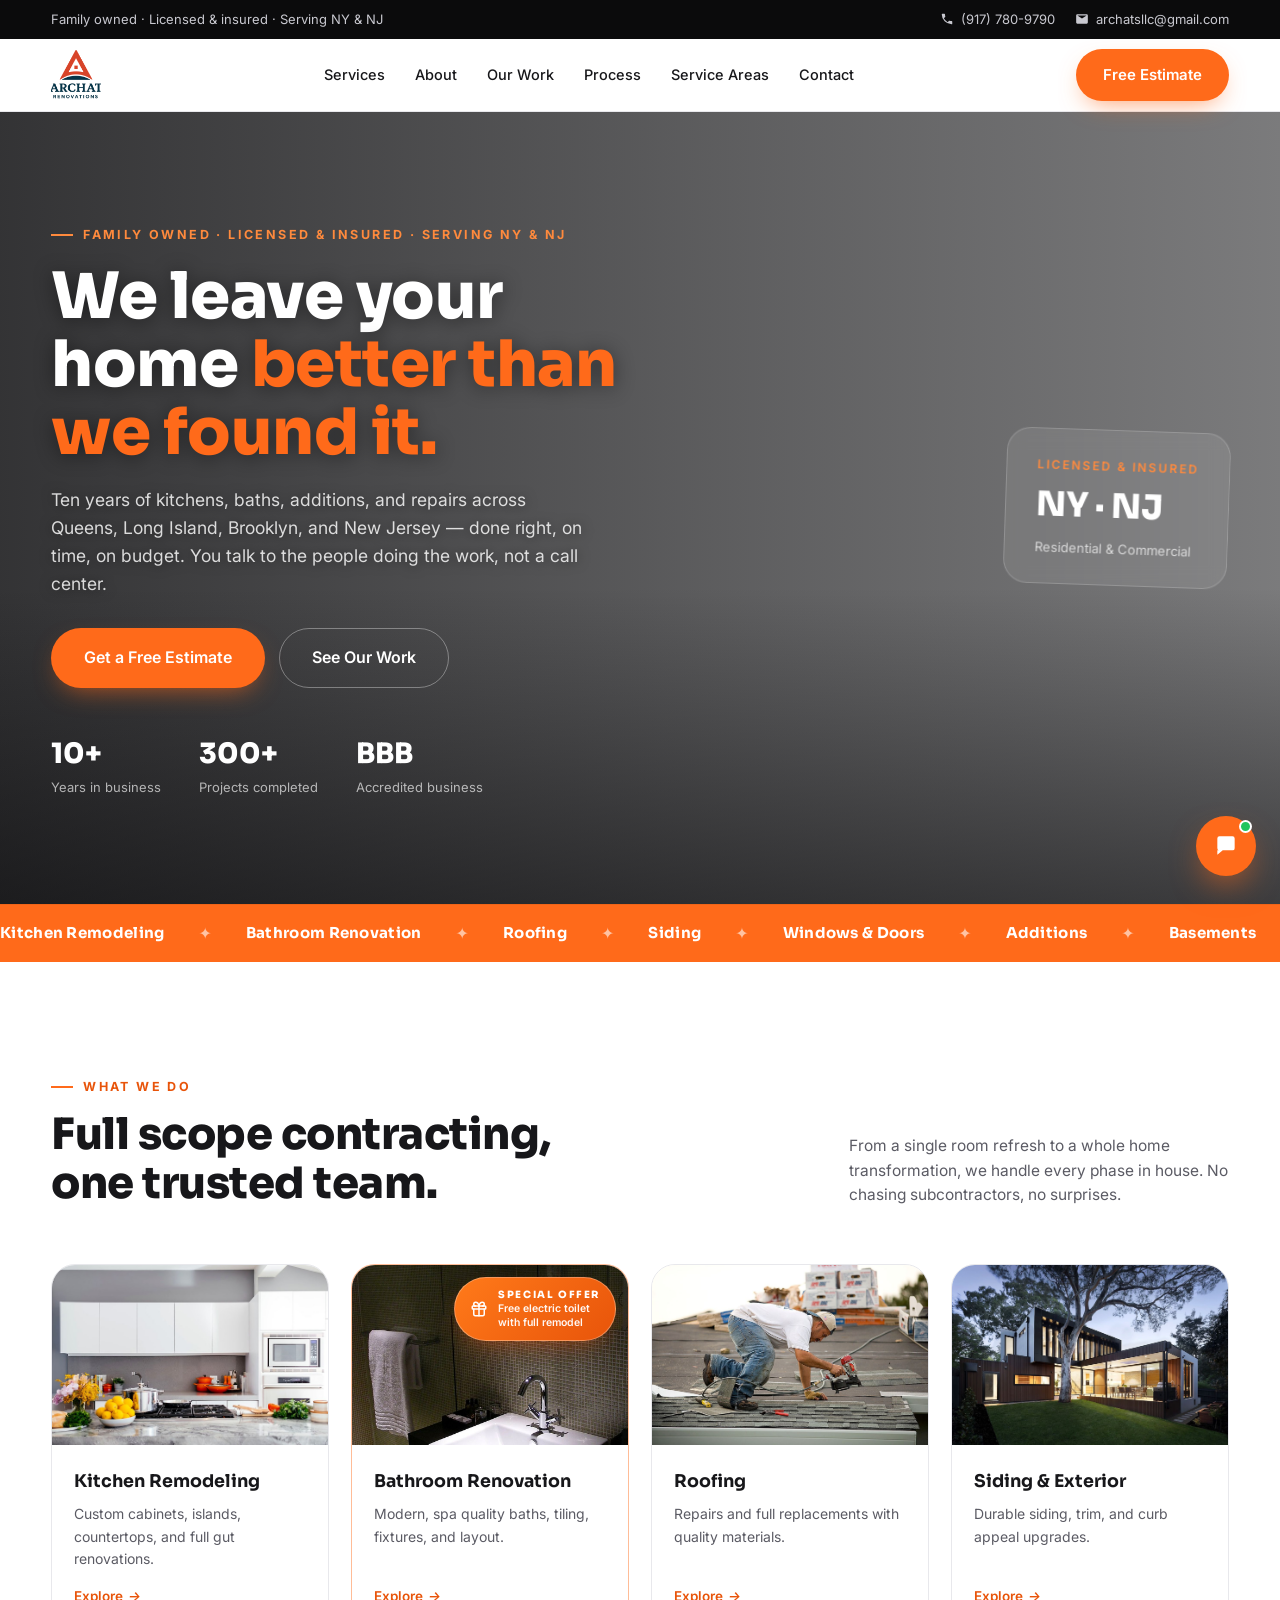
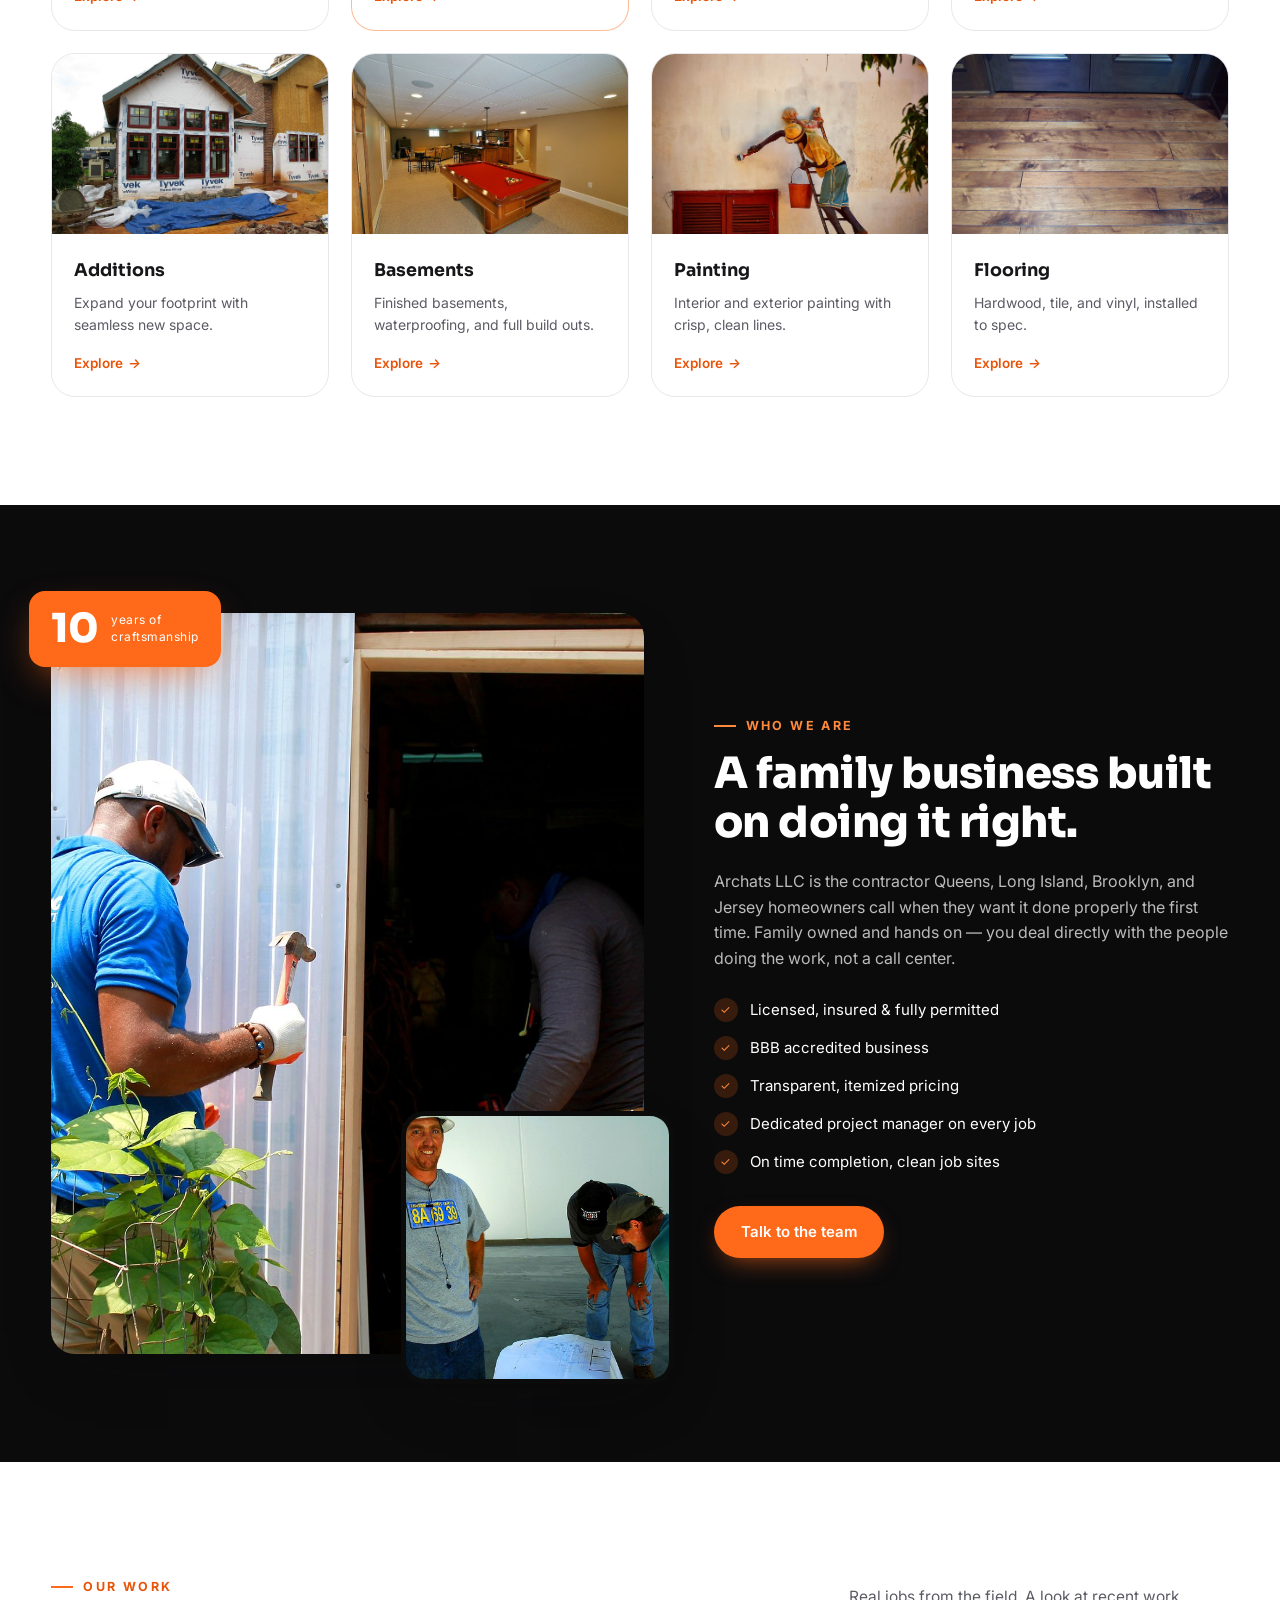
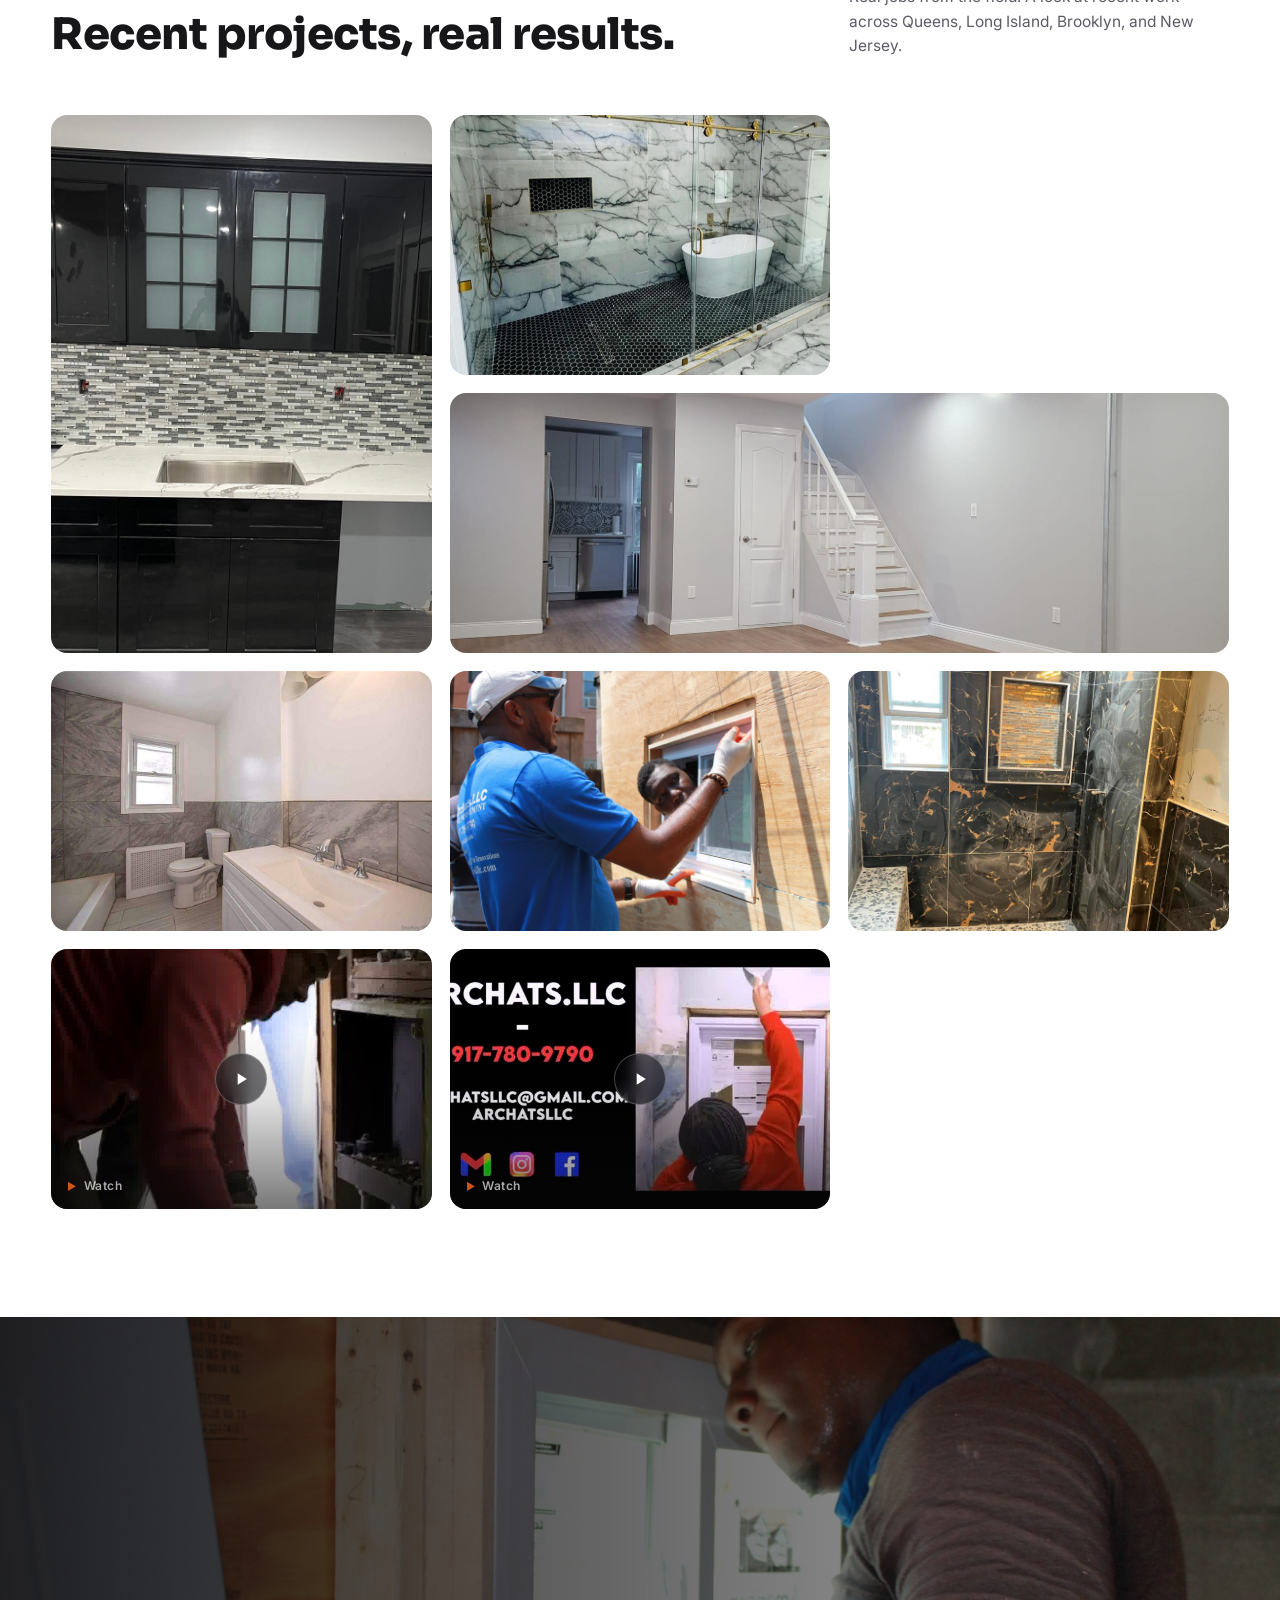
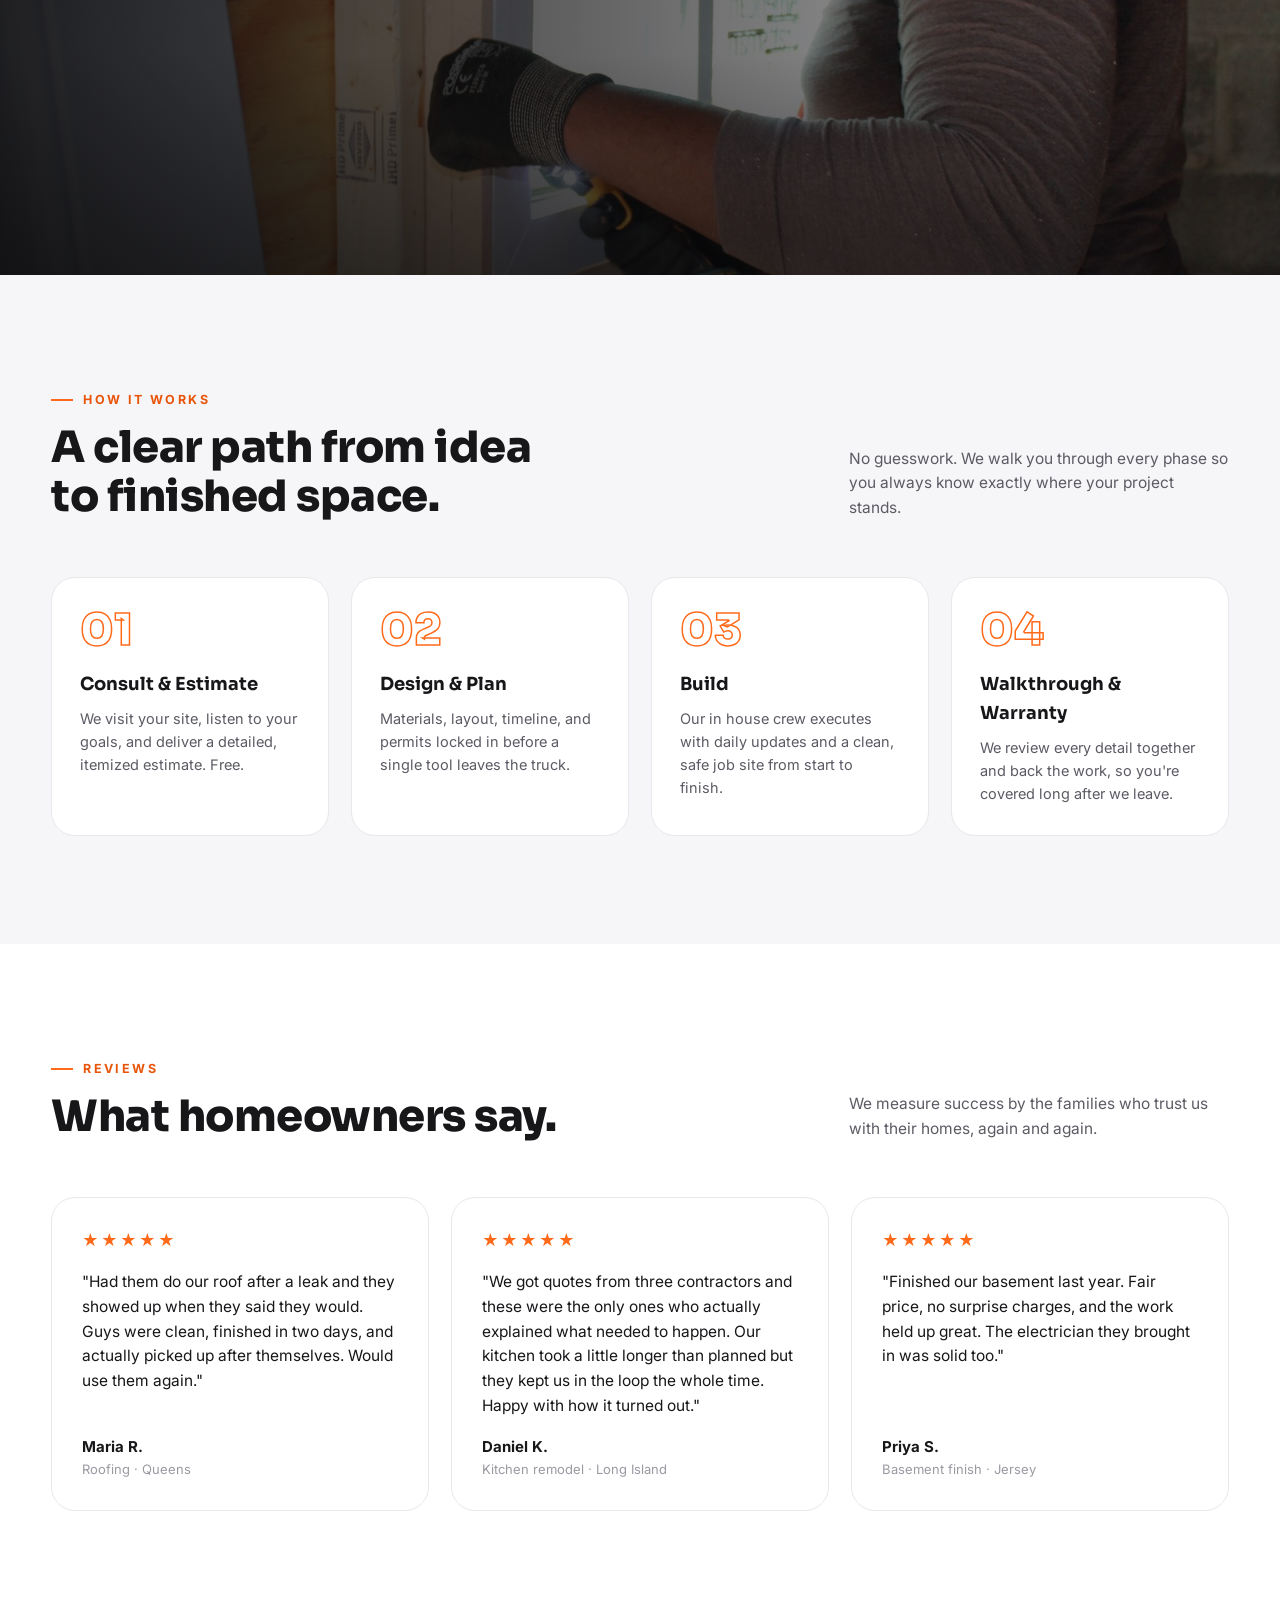
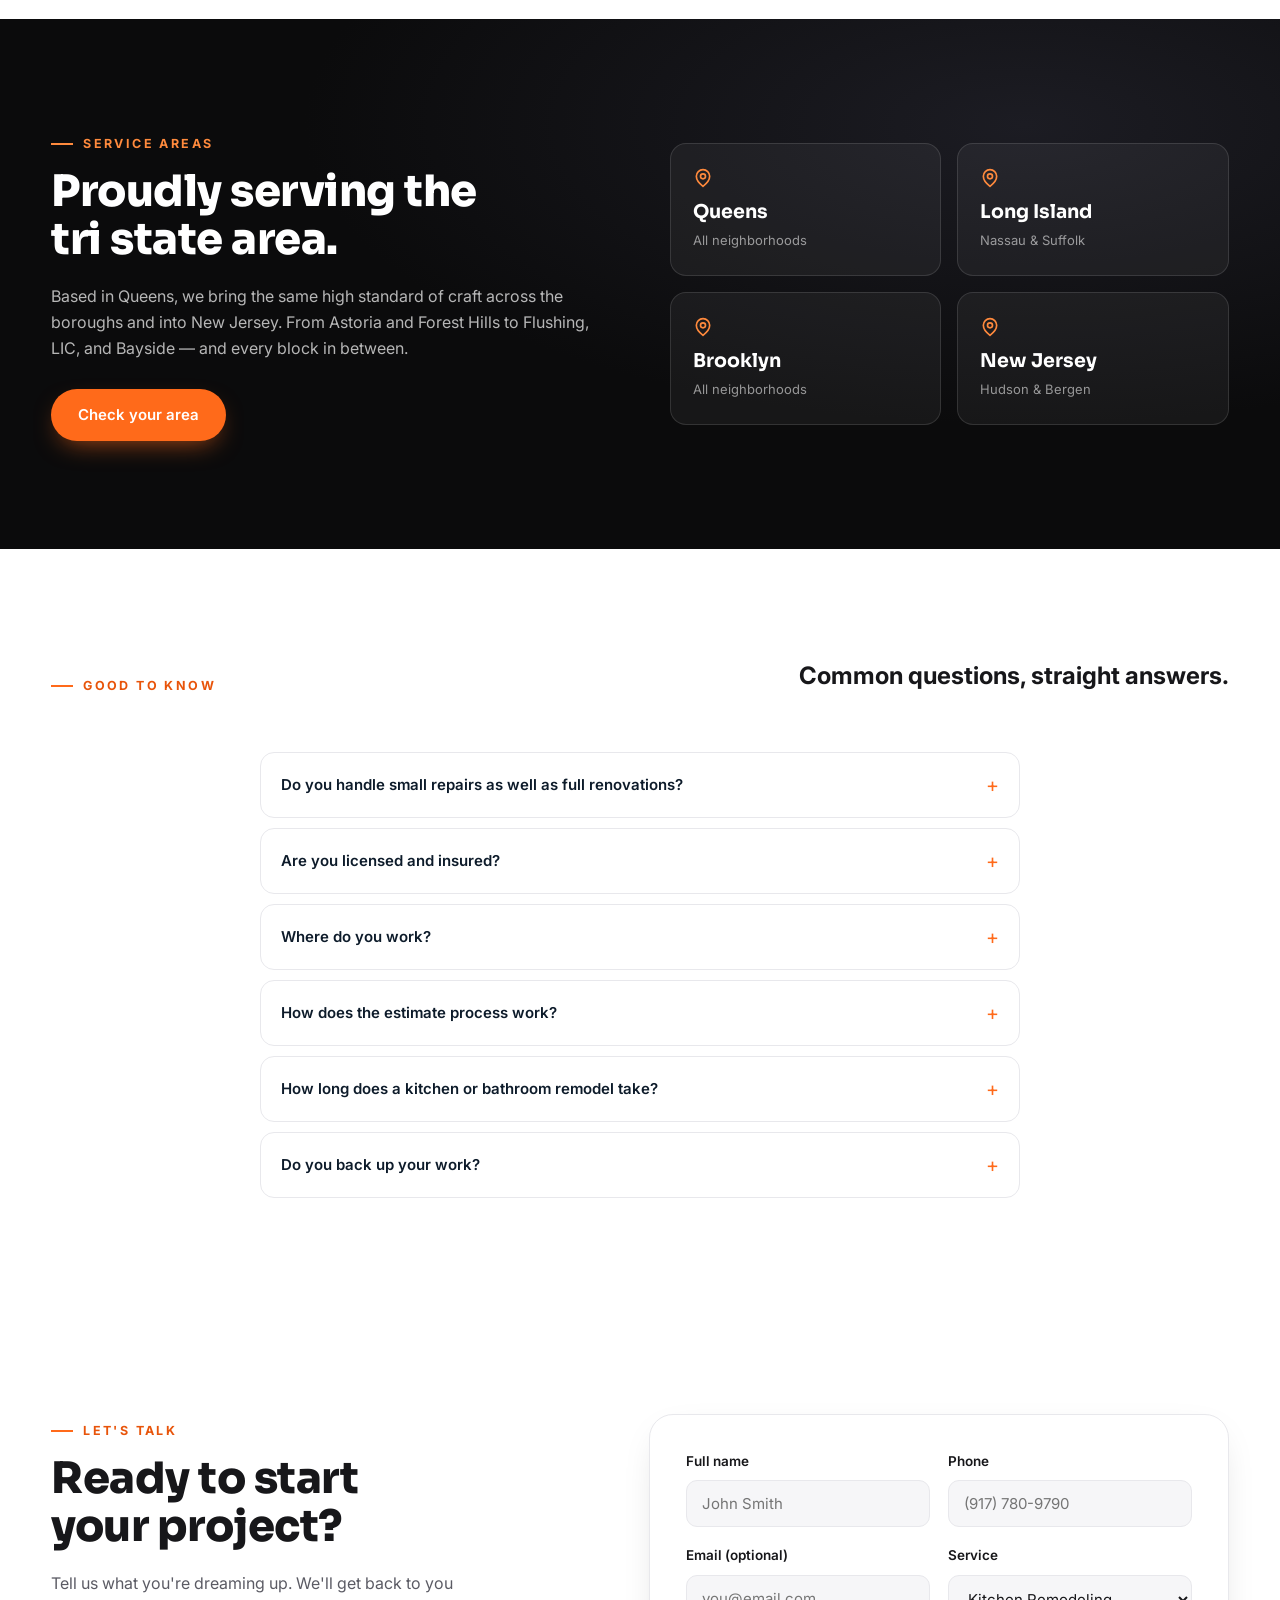
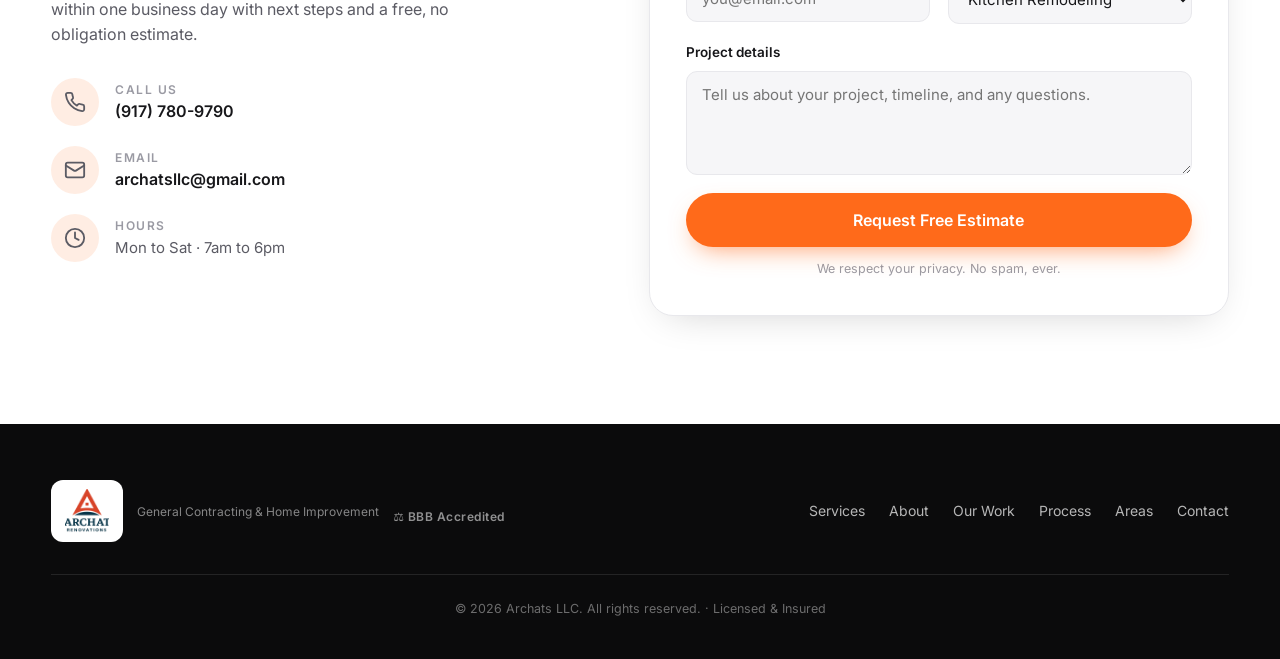
==== index.html @ 14a92e0e "Estimate form: email no longer required (optional field)" ====
<!DOCTYPE html>
<html lang="en">
<head>
  <meta charset="UTF-8" />
  <meta name="viewport" content="width=device-width, initial-scale=1.0" />
  <title>Archats LLC | Home Renovation &amp; Remodeling in Queens, NY | Kitchens, Baths, Roofing</title>
  <meta name="description" content="Family-owned general contractor in Queens, NY. Kitchen &amp; bathroom remodeling, roofing, siding, additions, repairs &amp; full home renovation. Licensed &amp; insured, BBB accredited. Serving Queens, Long Island, Brooklyn &amp; New Jersey." />
  <link rel="canonical" href="https://archatsrenovation.com/" />
  <meta property="og:type" content="website" />
  <meta property="og:site_name" content="Archats LLC" />
  <meta property="og:title" content="Archats LLC | Home Renovation &amp; Remodeling in Queens, NY" />
  <meta property="og:description" content="Family-owned general contractor: kitchen &amp; bathroom remodeling, roofing, siding, additions &amp; full home renovation. Licensed &amp; insured. Serving Queens, LI, Brooklyn &amp; NJ." />
  <meta property="og:url" content="https://archatsrenovation.com/" />
  <meta property="og:image" content="https://archatsrenovation.com/images/hero.jpg" />
  <meta name="twitter:card" content="summary_large_image" />
  <meta name="twitter:title" content="Archats LLC | Home Renovation &amp; Remodeling in Queens, NY" />
  <meta name="twitter:description" content="Family-owned general contractor: kitchen &amp; bathroom remodeling, roofing, siding, additions &amp; full home renovation. Licensed &amp; insured." />
  <meta name="twitter:image" content="https://archatsrenovation.com/images/hero.jpg" />
  <link rel="icon" type="image/png" href="/favicon.png" />
  <link rel="apple-touch-icon" href="/apple-touch-icon.png" />
  <script type="application/ld+json">
  {
    "@context": "https://schema.org",
    "@type": "GeneralContractor",
    "name": "Archat's LLC",
    "description": "Family-owned general contracting and home improvement — kitchens, baths, roofing, siding, additions, flooring and more, serving Queens, Long Island, Brooklyn and New Jersey.",
    "telephone": "+1-917-780-9790",
    "priceRange": "$$",
    "url": "https://archatsrenovation.com/",
    "image": "https://archatsrenovation.com/images/hero.jpg",
    "openingHours": "Mo-Sa 07:00-18:00",
    "areaServed": ["Queens", "Astoria", "Forest Hills", "Flushing", "Long Island City", "Jackson Heights", "Bayside", "Long Island", "Brooklyn", "New Jersey", "Hudson County", "Bergen County"],
    "address": {
      "@type": "PostalAddress",
      "addressLocality": "Queens",
      "addressRegion": "NY",
      "addressCountry": "US"
    },
    "knowsAbout": ["Kitchen Remodeling", "Bathroom Renovation", "Roofing", "Siding", "Windows and Doors", "Additions", "Basement Finishing", "Painting", "Flooring", "Home Repairs", "Home Renovation", "Home Improvement"],
    "hasOfferCatalog": {
      "@type": "OfferCatalog",
      "name": "Contracting Services",
      "itemListElement": [
        { "@type": "Offer", "itemOffered": { "@type": "Service", "name": "Kitchen Remodeling" } },
        { "@type": "Offer", "itemOffered": { "@type": "Service", "name": "Bathroom Renovation" } },
        { "@type": "Offer", "itemOffered": { "@type": "Service", "name": "Roofing" } },
        { "@type": "Offer", "itemOffered": { "@type": "Service", "name": "Siding & Exterior" } },
        { "@type": "Offer", "itemOffered": { "@type": "Service", "name": "Additions" } },
        { "@type": "Offer", "itemOffered": { "@type": "Service", "name": "Basement Finishing" } },
        { "@type": "Offer", "itemOffered": { "@type": "Service", "name": "Painting" } },
        { "@type": "Offer", "itemOffered": { "@type": "Service", "name": "Flooring" } }
      ]
    }
  }
  </script>
  <link rel="preconnect" href="https://fonts.googleapis.com" />
  <link rel="preconnect" href="https://fonts.gstatic.com" crossorigin />
  <link href="https://fonts.googleapis.com/css2?family=Inter:wght@400;500;600&family=Sora:wght@600;700;800&display=swap" rel="stylesheet" />
  <link rel="stylesheet" href="css/styles.css?v=3" />
  <script type="application/ld+json">
  {
    "@context": "https://schema.org",
    "@type": "FAQPage",
    "mainEntity": [
      { "@type": "Question", "name": "Do you handle small repairs as well as full renovations?", "acceptedAnswer": { "@type": "Answer", "text": "Yes. We do everything from a leaky faucet or drywall patch to full kitchen remodeling, bathroom renovation, roofing, and whole-home remodeling. Whatever the size, you deal directly with the family that does the work." } },
      { "@type": "Question", "name": "Are you licensed and insured?", "acceptedAnswer": { "@type": "Answer", "text": "Yes — Archats LLC is licensed, insured, and fully permitted for the work we take on. We're also a BBB accredited business and we've been handling home improvement projects in Queens for over 10 years." } },
      { "@type": "Question", "name": "Where do you work?", "acceptedAnswer": { "@type": "Answer", "text": "We're based in Queens and serve all of its neighborhoods — Astoria, Forest Hills, Flushing, Long Island City, Jackson Heights, Bayside and beyond — plus Long Island, Brooklyn, and Hudson and Bergen counties in New Jersey." } },
      { "@type": "Question", "name": "How does the estimate process work?", "acceptedAnswer": { "@type": "Answer", "text": "We visit your home, listen to what you're planning, and give you a detailed, itemized estimate — free, with no obligation. No guesswork, no surprise charges later." } },
      { "@type": "Question", "name": "How long does a kitchen or bathroom remodel take?", "acceptedAnswer": { "@type": "Answer", "text": "It depends on scope, but a typical bathroom renovation runs about one to two weeks and a full kitchen remodel about three to six. We lock in a timeline before we start and keep you updated daily." } },
      { "@type": "Question", "name": "Do you back up your work?", "acceptedAnswer": { "@type": "Answer", "text": "Yes. We walk through every detail together when the job is done and we stand behind the work after we leave. If something isn't right, we make it right." } }
    ]
  }
  </script>
</head>
<body>

  <!-- Scroll progress -->
  <div class="progress" id="progressBar" aria-hidden="true"></div>

  <!-- Utility bar -->
  <div class="topbar">
    <div class="container topbar__inner">
      <span class="topbar__note">Family owned · Licensed &amp; insured · Serving NY &amp; NJ</span>
      <div class="topbar__links">
        <a href="tel:+19177809790" class="topbar__link">
          <svg viewBox="0 0 24 24" aria-hidden="true"><path d="M6.6 10.8a15.1 15.1 0 0 0 6.6 6.6l2.2-2.2a1 1 0 0 1 1-.24 11.4 11.4 0 0 0 3.6.57 1 1 0 0 1 1 1V20a1 1 0 0 1-1 1A17 17 0 0 1 3 4a1 1 0 0 1 1-1h3.5a1 1 0 0 1 1 1 11.4 11.4 0 0 0 .57 3.6 1 1 0 0 1-.25 1Z"/></svg>
          (917) 780-9790
        </a>
        <a href="mailto:archatsllc@gmail.com" class="topbar__link">
          <svg viewBox="0 0 24 24" aria-hidden="true"><path d="M4 4h16a2 2 0 0 1 2 2v12a2 2 0 0 1-2 2H4a2 2 0 0 1-2-2V6a2 2 0 0 1 2-2Zm8 7 8-5H4l8 5Z"/></svg>
          archatsllc@gmail.com
        </a>
      </div>
    </div>
  </div>

  <!-- Nav -->
  <header class="nav" id="nav">
    <div class="container nav__inner">
      <a href="#top" class="brand" aria-label="Archat Renovations home">
        <img src="images/logo.png" alt="Archat Renovations" class="brand__logo" />
      </a>

      <nav class="nav__links" aria-label="Primary">
        <a href="#services">Services</a>
        <a href="#about">About</a>
        <a href="#work">Our Work</a>
        <a href="#process">Process</a>
        <a href="#areas">Service Areas</a>
        <a href="#contact">Contact</a>
      </nav>

      <div class="nav__actions">
        <a href="#contact" class="btn btn--solid">Free Estimate</a>
        <button class="nav__toggle" id="navToggle" aria-label="Open menu" aria-expanded="false">
          <span></span><span></span><span></span>
        </button>
      </div>
    </div>
    <div class="nav__mobile" id="navMobile">
      <a href="#services">Services</a>
      <a href="#about">About</a>
      <a href="#work">Our Work</a>
      <a href="#process">Process</a>
      <a href="#areas">Service Areas</a>
      <a href="#contact">Contact</a>
      <a href="#contact" class="btn btn--solid">Free Estimate</a>
    </div>
  </header>

  <!-- Hero -->
  <section class="hero field-hero" id="top">
    <video class="field-hero__bg" src="videos/archats-bg-loop.mp4" poster="images/work/reel-2-poster.jpg" autoplay muted loop playsinline preload="auto"></video>
    <div class="field-hero__tint"></div>
    <div class="container hero__inner">
      <div class="hero__content">
        <p class="kicker kicker--light">Family owned · Licensed &amp; insured · Serving NY &amp; NJ</p>
        <h1 class="hero__title">We leave your home <span class="hero__accent">better than we found it.</span></h1>
        <p class="hero__sub">Ten years of kitchens, baths, additions, and repairs across Queens, Long Island, Brooklyn, and New Jersey — done right, on time, on budget. You talk to the people doing the work, not a call center.</p>
        <div class="hero__cta">
          <a href="#contact" class="btn btn--solid btn--lg">Get a Free Estimate</a>
          <a href="#work" class="btn btn--ghost btn--lg">See Our Work</a>
        </div>
        <ul class="hero__meta">
          <li><strong data-count="10" data-suffix="+">10+</strong><span>Years in business</span></li>
          <li><strong data-count="300" data-suffix="+">300+</strong><span>Projects completed</span></li>
          <li><strong>BBB</strong><span>Accredited business</span></li>
        </ul>
      </div>
      <div class="hero__card" aria-hidden="true">
        <span class="hero__card-label">Licensed &amp; Insured</span>
        <span class="hero__card-num">NY · NJ</span>
        <span class="hero__card-sub">Residential &amp; Commercial</span>
      </div>
    </div>
  </section>

  <!-- Marquee -->
  <div class="marquee" aria-hidden="true">
    <div class="marquee__track">
      <span>Kitchen Remodeling</span><i>✦</i>
      <span>Bathroom Renovation</span><i>✦</i>
      <span>Roofing</span><i>✦</i>
      <span>Siding</span><i>✦</i>
      <span>Windows &amp; Doors</span><i>✦</i>
      <span>Additions</span><i>✦</i>
      <span>Basements</span><i>✦</i>
      <span>Painting</span><i>✦</i>
      <span>Flooring</span><i>✦</i>
      <span>Deck &amp; Exterior</span><i>✦</i>
      <span>Kitchen Remodeling</span><i>✦</i>
      <span>Bathroom Renovation</span><i>✦</i>
      <span>Roofing</span><i>✦</i>
      <span>Siding</span><i>✦</i>
      <span>Windows &amp; Doors</span><i>✦</i>
      <span>Additions</span><i>✦</i>
      <span>Basements</span><i>✦</i>
      <span>Painting</span><i>✦</i>
      <span>Flooring</span><i>✦</i>
      <span>Deck &amp; Exterior</span><i>✦</i>
    </div>
  </div>

  <!-- Services -->
  <section class="section" id="services">
    <div class="container">
      <div class="section__head">
        <div>
          <p class="kicker">What we do</p>
          <h2 class="section__title">Full scope contracting,<br />one trusted team.</h2>
        </div>
        <p class="section__lead">From a single room refresh to a whole home transformation, we handle every phase in house. No chasing subcontractors, no surprises.</p>
      </div>

      <div class="services">
        <a href="#contact" class="service">
          <div class="service__img"><img src="images/service-kitchen.jpg" data-edit-id="service-kitchen" alt="Kitchen remodeling" loading="lazy" /></div>
          <div class="service__body"><h3>Kitchen Remodeling</h3><p>Custom cabinets, islands, countertops, and full gut renovations.</p><span class="service__link">Explore <i>→</i></span></div>
        </a>
        <a href="#contact" class="service service--promo">
          <div class="service__img"><img src="images/service-bathroom.jpg" data-edit-id="service-bathroom" alt="Bathroom renovation" loading="lazy" />
            <span class="promo-badge"><svg class="promo-badge__icon" viewBox="0 0 24 24" fill="none" stroke="currentColor" stroke-width="2" stroke-linecap="round" stroke-linejoin="round" aria-hidden="true"><rect x="3" y="8" width="18" height="4" rx="1"/><path d="M12 8v13"/><path d="M19 12v7a2 2 0 0 1-2 2H7a2 2 0 0 1-2-2v-7"/><path d="M7.5 8a2.5 2.5 0 0 1 0-5C11 3 12 8 12 8s1-5 4.5-5a2.5 2.5 0 0 1 0 5"/></svg><span class="promo-badge__text"><b>Special offer</b><em>Free electric toilet<br>with full remodel</em></span></span>
          </div>
          <div class="service__body"><h3>Bathroom Renovation</h3><p>Modern, spa quality baths, tiling, fixtures, and layout.</p><span class="service__link">Explore <i>→</i></span></div>
        </a>
        <a href="#contact" class="service">
          <div class="service__img"><img src="images/service-roofing.jpg" data-edit-id="service-roofing" alt="Roofing" loading="lazy" /></div>
          <div class="service__body"><h3>Roofing</h3><p>Repairs and full replacements with quality materials.</p><span class="service__link">Explore <i>→</i></span></div>
        </a>
        <a href="#contact" class="service">
          <div class="service__img"><img src="images/service-siding.jpg" data-edit-id="service-siding" alt="Siding and exterior" loading="lazy" /></div>
          <div class="service__body"><h3>Siding &amp; Exterior</h3><p>Durable siding, trim, and curb appeal upgrades.</p><span class="service__link">Explore <i>→</i></span></div>
        </a>
        <a href="#contact" class="service">
          <div class="service__img"><img src="images/service-additions.jpg" data-edit-id="service-additions" alt="Additions" loading="lazy" /></div>
          <div class="service__body"><h3>Additions</h3><p>Expand your footprint with seamless new space.</p><span class="service__link">Explore <i>→</i></span></div>
        </a>
        <a href="#contact" class="service">
          <div class="service__img"><img src="images/service-basement.jpg" data-edit-id="service-basement" alt="Basement finishing" loading="lazy" /></div>
          <div class="service__body"><h3>Basements</h3><p>Finished basements, waterproofing, and full build outs.</p><span class="service__link">Explore <i>→</i></span></div>
        </a>
        <a href="#contact" class="service">
          <div class="service__img"><img src="images/service-painting.jpg" data-edit-id="service-painting" alt="Interior painting" loading="lazy" /></div>
          <div class="service__body"><h3>Painting</h3><p>Interior and exterior painting with crisp, clean lines.</p><span class="service__link">Explore <i>→</i></span></div>
        </a>
        <a href="#contact" class="service">
          <div class="service__img"><img src="images/service-flooring.jpg" data-edit-id="service-flooring" alt="Flooring" loading="lazy" /></div>
          <div class="service__body"><h3>Flooring</h3><p>Hardwood, tile, and vinyl, installed to spec.</p><span class="service__link">Explore <i>→</i></span></div>
        </a>
      </div>
    </div>
  </section>

  <!-- About -->
  <section class="section section--dark" id="about">
    <div class="container">
      <div class="about">
        <div class="about__media">
          <div class="about__img about__img--main">
            <img src="images/about-crew.jpg" data-edit-id="about-crew" alt="Archats LLC crew on site" loading="lazy" />
          </div>
          <div class="about__img about__img--float">
            <img src="images/about-craft.jpg" data-edit-id="about-craft" alt="Planning on site" loading="lazy" />
          </div>
          <div class="about__badge">
            <span class="about__badge-num">10</span>
            <span class="about__badge-txt">years of<br />craftsmanship</span>
          </div>
        </div>
        <div class="about__content">
          <p class="kicker kicker--light">Who we are</p>
          <h2 class="section__title section__title--light">A family business built<br />on doing it right.</h2>
          <p class="about__text">Archats LLC is the contractor Queens, Long Island, Brooklyn, and Jersey homeowners call when they want it done properly the first time. Family owned and hands on — you deal directly with the people doing the work, not a call center.</p>
          <ul class="about__list">
            <li><span class="check">✓</span> Licensed, insured &amp; fully permitted</li>
            <li><span class="check">✓</span> BBB accredited business</li>
            <li><span class="check">✓</span> Transparent, itemized pricing</li>
            <li><span class="check">✓</span> Dedicated project manager on every job</li>
            <li><span class="check">✓</span> On time completion, clean job sites</li>
          </ul>
          <a href="#contact" class="btn btn--solid">Talk to the team</a>
        </div>
      </div>
    </div>
  </section>

  <!-- Work / Gallery -->
  <section class="section" id="work">
    <div class="container">
      <div class="section__head">
        <div>
          <p class="kicker">Our work</p>
          <h2 class="section__title">Recent projects, real results.</h2>
        </div>
        <p class="section__lead">Real jobs from the field. A look at recent work across Queens, Long Island, Brooklyn, and New Jersey.</p>
      </div>
    </div>

    <div class="gallery container">
      <figure class="gallery__item g1"><img src="images/work-1.jpg?v=2" data-edit-id="work-1" alt="Roofing project" loading="lazy" /><figcaption>Roofing · Queens</figcaption></figure>
      <figure class="gallery__item g2"><img src="images/work-2.jpg?v=2" data-edit-id="work-2" alt="Hardwood floor refinishing" loading="lazy" /><figcaption>Hardwood refinish · Brooklyn</figcaption></figure>
      <figure class="gallery__item g3"><img src="images/work-3.jpg?v=2" data-edit-id="work-3" alt="Basement finishing" loading="lazy" /><figcaption>Basement finish · Long Island</figcaption></figure>
      <figure class="gallery__item g4"><img src="images/work-4.jpg?v=2" data-edit-id="work-4" alt="Siding installation" loading="lazy" /><figcaption>Siding · Queens</figcaption></figure>
      <figure class="gallery__item g5"><img src="images/work-5.jpg?v=2" data-edit-id="work-5" alt="Window installation" loading="lazy" /><figcaption>Window install · Long Island</figcaption></figure>
      <figure class="gallery__item g6"><img src="images/work-6.jpg?v=2" data-edit-id="work-6" alt="Flat roof work" loading="lazy" /><figcaption>Flat roof · Jersey</figcaption></figure>
      <figure class="gallery__item gallery__item--video g7" data-video="videos/kitchen-full.mp4">
        <video class="gallery__preview" src="videos/kitchen-preview.mp4" poster="images/work/kitchen-poster.jpg" muted loop playsinline preload="none"></video>
        <span class="gallery__play" aria-hidden="true"><svg viewBox="0 0 24 24" width="20" height="20"><path d="M8 5v14l11-7z" fill="currentColor"/></svg></span>
        <span class="gallery__watch">Watch</span>
        <figcaption>Kitchen remodel · watch the full job</figcaption>
      </figure>
      <figure class="gallery__item gallery__item--video g8" data-video="videos/bathroom-full.mp4">
        <video class="gallery__preview" src="videos/bathroom-preview.mp4" poster="images/work/bathroom-poster.jpg" muted loop playsinline preload="none"></video>
        <span class="gallery__play" aria-hidden="true"><svg viewBox="0 0 24 24" width="20" height="20"><path d="M8 5v14l11-7z" fill="currentColor"/></svg></span>
        <span class="gallery__watch">Watch</span>
        <figcaption>Bathroom remodel · watch the full job</figcaption>
      </figure>
    </div>
  </section>


  
  <!-- From the field — cinematic background reel -->
  <section class="hero hero--mid hero--photo-band" id="video">
    <div class="hero__bg" aria-hidden="true">
      <img src="images/hero.jpg" data-edit-id="hero" alt="Kitchen renovation in progress" loading="lazy" decoding="async" />
      <div class="hero__shade"></div>
    </div>
  </section>
  <!-- Process -->
  <section class="section section--light" id="process">
    <div class="container">
      <div class="section__head">
        <div>
          <p class="kicker">How it works</p>
          <h2 class="section__title">A clear path from idea<br />to finished space.</h2>
        </div>
        <p class="section__lead">No guesswork. We walk you through every phase so you always know exactly where your project stands.</p>
      </div>

      <ol class="process">
        <li class="step">
          <span class="step__num">01</span>
          <h3>Consult &amp; Estimate</h3>
          <p>We visit your site, listen to your goals, and deliver a detailed, itemized estimate. Free.</p>
        </li>
        <li class="step">
          <span class="step__num">02</span>
          <h3>Design &amp; Plan</h3>
          <p>Materials, layout, timeline, and permits locked in before a single tool leaves the truck.</p>
        </li>
        <li class="step">
          <span class="step__num">03</span>
          <h3>Build</h3>
          <p>Our in house crew executes with daily updates and a clean, safe job site from start to finish.</p>
        </li>
        <li class="step">
          <span class="step__num">04</span>
          <h3>Walkthrough &amp; Warranty</h3>
          <p>We review every detail together and back the work, so you're covered long after we leave.</p>
        </li>
      </ol>
    </div>
  </section>

  <!-- Testimonials -->
  <section class="section" id="reviews">
    <div class="container">
      <div class="section__head">
        <div>
          <p class="kicker">Reviews</p>
          <h2 class="section__title">What homeowners say.</h2>
        </div>
        <p class="section__lead">We measure success by the families who trust us with their homes, again and again.</p>
      </div>

      <div class="reviews">
        <blockquote class="review">
          <div class="review__stars">★★★★★</div>
          <p>"Had them do our roof after a leak and they showed up when they said they would. Guys were clean, finished in two days, and actually picked up after themselves. Would use them again."</p>
          <footer><strong>Maria R.</strong><span>Roofing · Queens</span></footer>
        </blockquote>
        <blockquote class="review">
          <div class="review__stars">★★★★★</div>
          <p>"We got quotes from three contractors and these were the only ones who actually explained what needed to happen. Our kitchen took a little longer than planned but they kept us in the loop the whole time. Happy with how it turned out."</p>
          <footer><strong>Daniel K.</strong><span>Kitchen remodel · Long Island</span></footer>
        </blockquote>
        <blockquote class="review">
          <div class="review__stars">★★★★★</div>
          <p>"Finished our basement last year. Fair price, no surprise charges, and the work held up great. The electrician they brought in was solid too."</p>
          <footer><strong>Priya S.</strong><span>Basement finish · Jersey</span></footer>
        </blockquote>
      </div>
    </div>
  </section>

  <!-- Service areas -->
  <section class="section section--dark section--areas" id="areas">
    <div class="container">
      <div class="areas">
        <div class="areas__content">
          <p class="kicker kicker--light">Service areas</p>
          <h2 class="section__title section__title--light">Proudly serving the<br />tri state area.</h2>
          <p class="areas__text">Based in Queens, we bring the same high standard of craft across the boroughs and into New Jersey. From Astoria and Forest Hills to Flushing, LIC, and Bayside — and every block in between.</p>
          <a href="#contact" class="btn btn--solid">Check your area</a>
        </div>
        <ul class="areas__grid">
          <li><span class="areas__pin"><svg viewBox="0 0 24 24" fill="none" stroke="currentColor" stroke-width="2" stroke-linecap="round" stroke-linejoin="round"><path d="M20 10c0 6-8 12-8 12s-8-6-8-12a8 8 0 0 1 16 0z"/><circle cx="12" cy="10" r="3"/></svg></span><strong>Queens</strong><span>All neighborhoods</span></li>
          <li><span class="areas__pin"><svg viewBox="0 0 24 24" fill="none" stroke="currentColor" stroke-width="2" stroke-linecap="round" stroke-linejoin="round"><path d="M20 10c0 6-8 12-8 12s-8-6-8-12a8 8 0 0 1 16 0z"/><circle cx="12" cy="10" r="3"/></svg></span><strong>Long Island</strong><span>Nassau &amp; Suffolk</span></li>
          <li><span class="areas__pin"><svg viewBox="0 0 24 24" fill="none" stroke="currentColor" stroke-width="2" stroke-linecap="round" stroke-linejoin="round"><path d="M20 10c0 6-8 12-8 12s-8-6-8-12a8 8 0 0 1 16 0z"/><circle cx="12" cy="10" r="3"/></svg></span><strong>Brooklyn</strong><span>All neighborhoods</span></li>
          <li><span class="areas__pin"><svg viewBox="0 0 24 24" fill="none" stroke="currentColor" stroke-width="2" stroke-linecap="round" stroke-linejoin="round"><path d="M20 10c0 6-8 12-8 12s-8-6-8-12a8 8 0 0 1 16 0z"/><circle cx="12" cy="10" r="3"/></svg></span><strong>New Jersey</strong><span>Hudson &amp; Bergen</span></li>
        </ul>
      </div>
    </div>
  </section>

  <!-- FAQ -->
  <section class="section" id="faq">
    <div class="container">
      <div class="section__head">
        <p class="kicker">Good to know</p>
        <h2>Common questions, straight answers.</h2>
      </div>
      <div class="faq__list">
        <details class="faq__item">
          <summary>Do you handle small repairs as well as full renovations?</summary>
          <p>Yes. We do everything from a leaky faucet or drywall patch to full kitchen remodeling, bathroom renovation, roofing, and whole-home remodeling. Whatever the size, you deal directly with the family that does the work.</p>
        </details>
        <details class="faq__item">
          <summary>Are you licensed and insured?</summary>
          <p>Yes — Archats LLC is licensed, insured, and fully permitted for the work we take on. We're also a BBB accredited business and we've been handling home improvement projects in Queens for over 10 years.</p>
        </details>
        <details class="faq__item">
          <summary>Where do you work?</summary>
          <p>We're based in Queens and serve all of its neighborhoods — Astoria, Forest Hills, Flushing, Long Island City, Jackson Heights, Bayside and beyond — plus Long Island, Brooklyn, and Hudson and Bergen counties in New Jersey.</p>
        </details>
        <details class="faq__item">
          <summary>How does the estimate process work?</summary>
          <p>We visit your home, listen to what you're planning, and give you a detailed, itemized estimate — free, with no obligation. No guesswork, no surprise charges later.</p>
        </details>
        <details class="faq__item">
          <summary>How long does a kitchen or bathroom remodel take?</summary>
          <p>It depends on scope, but a typical bathroom renovation runs about one to two weeks and a full kitchen remodel about three to six. We lock in a timeline before we start and keep you updated daily.</p>
        </details>
        <details class="faq__item">
          <summary>Do you back up your work?</summary>
          <p>Yes. We walk through every detail together when the job is done and we stand behind the work after we leave. If something isn't right, we make it right.</p>
        </details>
      </div>
    </div>
  </section>

  <!-- Contact -->
  <section class="section" id="contact">
    <div class="container">
      <div class="contact">
        <div class="contact__info">
          <p class="kicker">Let's talk</p>
          <h2 class="section__title">Ready to start<br />your project?</h2>
          <p class="contact__text">Tell us what you're dreaming up. We'll get back to you within one business day with next steps and a free, no obligation estimate.</p>
          <ul class="contact__list">
            <li><span class="contact__icon"><svg viewBox="0 0 24 24" fill="none" stroke="currentColor" stroke-width="2" stroke-linecap="round" stroke-linejoin="round"><path d="M22 16.92v3a2 2 0 0 1-2.18 2 19.79 19.79 0 0 1-8.63-3.07 19.5 19.5 0 0 1-6-6 19.79 19.79 0 0 1-3.07-8.67A2 2 0 0 1 4.11 2h3a2 2 0 0 1 2 1.72c.13.96.36 1.9.7 2.81a2 2 0 0 1-.45 2.11L8.09 9.91a16 16 0 0 0 6 6l1.27-1.27a2 2 0 0 1 2.11-.45c.9.34 1.85.57 2.81.7A2 2 0 0 1 22 16.92z"/></svg></span><div><strong>Call us</strong><a href="tel:+19177809790">(917) 780-9790</a></div></li>
            <li><span class="contact__icon"><svg viewBox="0 0 24 24" fill="none" stroke="currentColor" stroke-width="2" stroke-linecap="round" stroke-linejoin="round"><rect x="2" y="4" width="20" height="16" rx="2"/><path d="m22 7-8.97 5.7a1.94 1.94 0 0 1-2.06 0L2 7"/></svg></span><div><strong>Email</strong><a href="mailto:archatsllc@gmail.com">archatsllc@gmail.com</a></div></li>
            <li><span class="contact__icon"><svg viewBox="0 0 24 24" fill="none" stroke="currentColor" stroke-width="2" stroke-linecap="round" stroke-linejoin="round"><circle cx="12" cy="12" r="10"/><polyline points="12 6 12 12 16 14"/></svg></span><div><strong>Hours</strong><span>Mon to Sat · 7am to 6pm</span></div></li>
          </ul>
        </div>

        <form class="form" id="estimateForm">
          <div class="form__row">
            <label>Full name<input type="text" name="name" placeholder="John Smith" required /></label>
            <label>Phone<input type="tel" name="phone" placeholder="(917) 780-9790" required /></label>
          </div>
          <div class="form__row">
            <label>Email (optional)<input type="email" name="email" placeholder="you@email.com" /></label>
            <label>Service
              <select name="service">
                <option>Kitchen Remodeling</option>
                <option>Bathroom Renovation</option>
                <option>Roofing (Repair &amp; Replacement)</option>
                <option>Siding &amp; Exterior</option>
                <option>Windows &amp; Doors</option>
                <option>Additions &amp; Extensions</option>
                <option>Basement Finishing</option>
                <option>Waterproofing</option>
                <option>Drywall &amp; Plastering</option>
                <option>Painting (Interior &amp; Exterior)</option>
                <option>Flooring (Hardwood, Tile &amp; Vinyl)</option>
                <option>Tiling &amp; Tile Work</option>
                <option>Custom Cabinetry &amp; Countertops</option>
                <option>Deck &amp; Porch</option>
                <option>General Repairs &amp; Maintenance</option>
              </select>
            </label>
          </div>
          <label>Project details<textarea name="message" rows="4" placeholder="Tell us about your project, timeline, and any questions."></textarea></label>
          <button type="submit" class="btn btn--solid btn--lg btn--block">Request Free Estimate</button>
          <p class="form__note">We respect your privacy. No spam, ever.</p>
        </form>
      </div>
    </div>
  </section>

  <!-- Footer -->
  <footer class="footer">
    <div class="container footer__inner">
      <div class="footer__brand">
        <span class="footer__logo-chip"><img src="images/logo.png" alt="Archat Renovations" class="brand__logo" /></span>
        <span class="footer__tag">General Contracting &amp; Home Improvement</span>
        <span class="footer__bbb" title="Accredited by the Better Business Bureau">&#9878; BBB Accredited</span>
      </div>
      <div class="footer__links">
        <a href="#services">Services</a>
        <a href="#about">About</a>
        <a href="#work">Our Work</a>
        <a href="#process">Process</a>
        <a href="#areas">Areas</a>
        <a href="#contact">Contact</a>
      </div>
      <p class="footer__copy">© 2026 Archats LLC. All rights reserved. · Licensed &amp; Insured</p>
    </div>
  </footer>

  <!-- Chat widget (placeholder for 24/7 AI chat) -->
  <button class="chat" id="chatBtn" aria-label="Chat with us">
    <span class="chat__dot" aria-hidden="true"></span>
    <svg viewBox="0 0 24 24" width="26" height="26" aria-hidden="true"><path d="M4 5a2 2 0 0 1 2-2h12a2 2 0 0 1 2 2v9a2 2 0 0 1-2 2H9l-5 4v-4H6a2 2 0 0 1-2-2Z" fill="currentColor"/></svg>
  </button>
  <div class="chat__panel" id="chatPanel" aria-hidden="true">
    <div class="chat__head">
      <span class="chat__avatar">A</span>
      <div><strong>We’re here to help</strong><span>Family-run · replies within the hour</span></div>
      <button class="chat__close" id="chatClose" aria-label="Close">×</button>
    </div>
    <div class="chat__body"></div>
  </div>



  <script src="js/main.js?v=3"></script>
  <script src="js/agent.js?v=3"></script>
  
  <!-- Full-video modal (tap a gallery video to expand) -->
  <div class="gallery-modal" id="galleryModal" aria-hidden="true">
    <div class="gallery-modal__backdrop" data-close-modal></div>
    <div class="gallery-modal__stage">
      <button class="gallery-modal__close" data-close-modal aria-label="Close">&#10005;</button>
      <video id="galleryModalVideo" controls playsinline preload="metadata"></video>
      <button class="gallery-modal__sound" id="galleryModalSound" type="button" aria-label="Toggle sound">🔇 Tap for sound</button>
    </div>
  </div>

</body>
</html>
---- css/styles.css ----
/* =========================================================
   Archats LLC — General Contracting
   Orange & Black · Modern · Professional
   ========================================================= */

:root {
  --black: #0b0b0c;
  --black-2: #131316;
  --black-3: #1a1a1f;
  --ink: #17171a;
  --grey: #5b5b64;
  --grey-2: #9a9aa3;
  --line: #e8e8ec;
  --paper: #ffffff;
  --paper-2: #f6f6f8;
  --orange: #ff6a1a;
  --orange-2: #ff8a3d;
  --orange-deep: #e8540a;
  --navy: #0d1b2a;
  --font-display: "Sora", system-ui, sans-serif;
  --font-body: "Inter", system-ui, sans-serif;
  --radius: 16px;
  --radius-lg: 24px;
  --shadow: 0 24px 60px -24px rgba(11, 11, 12, 0.35);
  --shadow-soft: 0 12px 40px -18px rgba(11, 11, 12, 0.22);
  --ease: cubic-bezier(0.22, 1, 0.36, 1);
}

* { margin: 0; padding: 0; box-sizing: border-box; }

html { scroll-behavior: smooth; }

body {
  font-family: var(--font-body);
  color: var(--ink);
  background: var(--paper);
  line-height: 1.6;
  -webkit-font-smoothing: antialiased;
  text-rendering: optimizeLegibility;
  overflow-x: hidden;
}

img { display: block; max-width: 100%; }
a { color: inherit; text-decoration: none; }
ul, ol { list-style: none; }

.container { width: min(1180px, 92%); margin: 0 auto; }

/* ---------- Buttons ---------- */
.btn {
  display: inline-flex;
  align-items: center;
  justify-content: center;
  gap: 8px;
  padding: 13px 26px;
  font-family: var(--font-body);
  font-weight: 600;
  font-size: 15px;
  border-radius: 999px;
  border: 1px solid transparent;
  cursor: pointer;
  transition: transform 0.25s var(--ease), background 0.25s var(--ease), color 0.25s var(--ease), box-shadow 0.25s var(--ease), border-color 0.25s var(--ease);
  white-space: nowrap;
}
.btn--solid {
  background: var(--orange);
  color: #fff;
  box-shadow: 0 10px 26px -10px rgba(255, 106, 26, 0.7);
}
.btn--solid:hover { background: var(--orange-deep); transform: translateY(-2px); box-shadow: 0 16px 32px -12px rgba(232, 84, 10, 0.75); }
.btn--ghost {
  background: transparent;
  color: #fff;
  border-color: rgba(255, 255, 255, 0.35);
}
.btn--ghost:hover { background: rgba(255, 255, 255, 0.12); border-color: rgba(255, 255, 255, 0.7); }
.btn--lg { padding: 16px 32px; font-size: 16px; }
.btn--block { width: 100%; }

/* ---------- Topbar ---------- */
.topbar {
  background: var(--black);
  color: #c9c9d0;
  font-size: 13px;
}
.topbar__inner { display: flex; justify-content: space-between; align-items: center; padding: 9px 0; gap: 16px; }
.topbar__links { display: flex; gap: 20px; }
.topbar__link { display: inline-flex; align-items: center; gap: 7px; transition: color 0.2s; }
.topbar__link:hover { color: var(--orange-2); }
.topbar__link svg { width: 14px; height: 14px; fill: currentColor; }

/* ---------- Nav ---------- */
.nav {
  position: sticky;
  top: 0;
  z-index: 100;
  background: rgba(255, 255, 255, 0.97);
  border-bottom: 1px solid var(--line);
  transition: box-shadow 0.3s var(--ease);
}
.nav.scrolled { box-shadow: 0 8px 30px -18px rgba(11, 11, 12, 0.3); }
.nav__inner { display: flex; align-items: center; justify-content: space-between; height: 72px; gap: 24px; }
.nav__links { display: flex; gap: 30px; }
.nav__links a {
  font-size: 14.5px;
  font-weight: 500;
  color: var(--ink);
  position: relative;
  padding: 4px 0;
  transition: color 0.2s;
}
.nav__links a::after {
  content: "";
  position: absolute;
  left: 0; bottom: -2px;
  width: 0; height: 2px;
  background: var(--orange);
  transition: width 0.3s var(--ease);
}
.nav__links a:hover { color: var(--orange-deep); }
.nav__links a:hover::after { width: 100%; }
.nav__actions { display: flex; align-items: center; gap: 12px; }

.nav__toggle { display: none; flex-direction: column; gap: 5px; background: none; border: 0; cursor: pointer; padding: 6px; }
.nav__toggle span { width: 22px; height: 2px; background: var(--ink); border-radius: 2px; transition: 0.3s var(--ease); }
.nav__toggle.open span:nth-child(1) { transform: translateY(7px) rotate(45deg); }
.nav__toggle.open span:nth-child(2) { opacity: 0; }
.nav__toggle.open span:nth-child(3) { transform: translateY(-7px) rotate(-45deg); }

.nav__mobile { display: none; flex-direction: column; gap: 4px; padding: 8px 4% 24px; background: #fff; border-bottom: 1px solid var(--line); }
.nav__mobile a { padding: 12px 0; font-weight: 500; border-bottom: 1px solid var(--line); }
.nav__mobile .btn { margin-top: 14px; }

/* ---------- Brand ---------- */
.brand { display: flex; align-items: center; gap: 12px; }
.brand__mark {
  display: grid; place-items: center;
  width: 42px; height: 42px;
  background: var(--orange);
  color: #fff;
  border-radius: 12px;
  flex-shrink: 0;
  box-shadow: 0 8px 18px -8px rgba(255, 106, 26, 0.7);
}
.brand__mark svg { width: 24px; height: 24px; }
.brand__text { display: flex; flex-direction: column; line-height: 1.05; }
.brand__name { font-family: var(--font-display); font-weight: 800; font-size: 19px; letter-spacing: 0.5px; }
.brand__accent { color: var(--orange); }
.brand__tag { font-size: 10.5px; letter-spacing: 2.2px; text-transform: uppercase; color: var(--grey-2); }
.brand__name--sm { font-size: 18px; }

/* ---------- Hero ---------- */
.hero { position: relative; color: #fff; min-height: 88vh; display: flex; align-items: center; overflow: hidden; }
.hero__bg { position: absolute; inset: 0; }
.hero__bg img { width: 100%; height: 100%; object-fit: cover; }
.hero__shade {
  position: absolute; inset: 0;
  background:
    linear-gradient(90deg, rgba(9, 9, 11, 0.9) 0%, rgba(9, 9, 11, 0.62) 48%, rgba(9, 9, 11, 0.28) 100%),
    linear-gradient(0deg, rgba(9, 9, 11, 0.5) 0%, transparent 40%);
}
.hero__inner { position: relative; z-index: 2; display: flex; align-items: center; justify-content: space-between; gap: 40px; padding: 90px 0; width: min(1180px, 92%); margin: 0 auto; }
.hero__content { max-width: 640px; }
.hero__title {
  font-family: var(--font-display);
  font-weight: 800;
  font-size: clamp(2.4rem, 5.2vw, 4rem);
  line-height: 1.06;
  letter-spacing: -0.5px;
  margin: 18px 0 20px;
  text-shadow: 0 2px 20px rgba(0, 0, 0, 0.45);
}
.hero__accent { color: var(--orange); }
.hero__sub { font-size: 17.5px; color: rgba(255, 255, 255, 0.82); max-width: 540px; text-shadow: 0 1px 12px rgba(0, 0, 0, 0.5); }
.hero__cta { display: flex; gap: 14px; margin-top: 30px; flex-wrap: wrap; }
.hero__meta { display: flex; gap: 38px; margin-top: 44px; }
.hero__meta li { display: flex; flex-direction: column; }
.hero__meta strong { font-family: var(--font-display); font-size: 28px; font-weight: 800; color: #fff; }
.hero__meta span { font-size: 13px; color: rgba(255, 255, 255, 0.65); }

.hero__card {
  background: rgba(255, 255, 255, 0.08);
  border: 1px solid rgba(255, 255, 255, 0.18);
  backdrop-filter: blur(10px);
  border-radius: var(--radius-lg);
  padding: 26px 30px;
  display: flex; flex-direction: column; gap: 4px;
  flex-shrink: 0;
  transform: rotate(2deg);
}
.hero__card-label { font-size: 12px; letter-spacing: 2px; text-transform: uppercase; color: var(--orange-2); font-weight: 600; }
.hero__card-num { font-family: var(--font-display); font-size: 34px; font-weight: 800; }
.hero__card-sub { font-size: 13px; color: rgba(255, 255, 255, 0.7); }

/* ---------- Kicker / Section head ---------- */
.kicker {
  display: inline-flex; align-items: center; gap: 10px;
  font-size: 12.5px; font-weight: 700; letter-spacing: 2.4px; text-transform: uppercase;
  color: var(--orange-deep);
}
.kicker::before { content: ""; width: 22px; height: 2px; background: var(--orange); }
.kicker--light { color: var(--orange-2); }
.kicker--light::before { background: var(--orange-2); }

.section { padding: 108px 0; }
.section--dark { background: var(--black); color: #fff; }
.section--light { background: var(--paper-2); }
.section--areas { background: radial-gradient(1200px 500px at 80% 20%, #1c1c23 0%, var(--black) 60%); }

.section__head { display: flex; align-items: flex-end; justify-content: space-between; gap: 40px; margin-bottom: 56px; }
.section__title {
  font-family: var(--font-display);
  font-weight: 800;
  font-size: clamp(1.9rem, 3.6vw, 2.7rem);
  line-height: 1.12;
  letter-spacing: -0.5px;
  margin-top: 14px;
}
.section__title--light { color: #fff; }
.section__lead { max-width: 380px; color: var(--grey); font-size: 15.5px; }

/* ---------- Marquee ---------- */
.marquee { background: var(--orange); color: #fff; overflow: hidden; padding: 16px 0; border-top: 1px solid rgba(0,0,0,0.06); }
.marquee__track { display: flex; gap: 34px; white-space: nowrap; width: max-content; animation: marquee 32s linear infinite; }
.marquee__track span { font-family: var(--font-display); font-weight: 700; font-size: 15px; letter-spacing: 0.3px; }
.marquee__track i { font-style: normal; opacity: 0.6; }
@keyframes marquee { to { transform: translateX(-50%); } }

/* ---------- Services ---------- */
.services { display: grid; grid-template-columns: repeat(4, 1fr); gap: 22px; }
.service {
  background: #fff;
  border: 1px solid var(--line);
  border-radius: var(--radius-lg);
  overflow: hidden;
  display: flex; flex-direction: column;
  transition: transform 0.35s var(--ease), box-shadow 0.35s var(--ease), border-color 0.35s var(--ease);
}
.service:hover { transform: translateY(-6px); box-shadow: var(--shadow); border-color: rgba(255, 106, 26, 0.3); }
.service__img { height: 180px; overflow: hidden; position: relative; }
.service__img img { width: 100%; height: 100%; object-fit: cover; transition: transform 0.6s var(--ease); }
.service:hover .service__img img { transform: scale(1.08); }
.service__body { padding: 22px; display: flex; flex-direction: column; flex: 1; }
.service__body h3 { font-family: var(--font-display); font-size: 17.5px; font-weight: 700; margin-bottom: 8px; }
.service__body p { font-size: 14px; color: var(--grey); flex: 1; }
.service__link { margin-top: 16px; font-size: 13.5px; font-weight: 600; color: var(--orange-deep); display: inline-flex; align-items: center; gap: 5px; }
.service__link i { transition: transform 0.25s var(--ease); }
.service:hover .service__link i { transform: translateX(4px); }

/* Promo badge (bathroom special) */
.service--promo { border-color: rgba(255, 106, 26, 0.45); }
.service--promo:hover { border-color: var(--orange); box-shadow: 0 24px 60px -24px rgba(255, 106, 26, 0.55); }
.promo-badge {
  position: absolute; top: 12px; right: 12px; z-index: 3;
  display: flex; align-items: center; gap: 10px;
  padding: 10px 15px;
  border-radius: 999px;
  background: linear-gradient(135deg, #ff7a1a, #e8540a);
  color: #fff;
  border: 1px solid rgba(255, 255, 255, 0.3);
  box-shadow: 0 10px 26px -10px rgba(232, 84, 10, 0.6);
  overflow: hidden;
}
.promo-badge__icon { width: 18px; height: 18px; flex-shrink: 0; }
.promo-badge__text { display: flex; flex-direction: column; line-height: 1.32; text-align: left; }
.promo-badge__text b { font-family: var(--font-display); font-size: 10px; font-weight: 800; letter-spacing: 1.6px; text-transform: uppercase; }
.promo-badge__text em { font-style: normal; font-size: 10.5px; font-weight: 600; opacity: 0.95; margin-top: 1px; }
.promo-badge::after {
  content: "";
  position: absolute; top: 0; left: -45%;
  width: 28%; height: 100%;
  background: linear-gradient(90deg, transparent, rgba(255, 255, 255, 0.3), transparent);
  animation: badgeShine 4s ease-in-out infinite;
}
@keyframes badgeShine { 0% { left: -45%; } 50% { left: 120%; } 100% { left: 120%; } }

/* ---------- About ---------- */
.about { display: grid; grid-template-columns: 1.15fr 1fr; gap: 70px; align-items: center; }
.about__media { position: relative; }
.about__img { border-radius: var(--radius-lg); overflow: hidden; box-shadow: var(--shadow); }
.about__img--main { aspect-ratio: 4 / 5; }
.about__img--main img { width: 100%; height: 100%; object-fit: cover; }
.about__img--float {
  position: absolute;
  right: -30px; bottom: -30px;
  width: 46%;
  border: 5px solid var(--black);
  aspect-ratio: 1;
}
.about__img--float img { width: 100%; height: 100%; object-fit: cover; }
.about__badge {
  position: absolute; top: -22px; left: -22px;
  background: var(--orange); color: #fff;
  border-radius: var(--radius);
  padding: 18px 22px;
  display: flex; align-items: center; gap: 12px;
  box-shadow: 0 16px 40px -14px rgba(255, 106, 26, 0.8);
}
.about__badge-num { font-family: var(--font-display); font-size: 40px; font-weight: 800; line-height: 1; }
.about__badge-txt { font-size: 12px; letter-spacing: 0.5px; line-height: 1.4; }
.about__text { color: rgba(255, 255, 255, 0.72); margin: 22px 0 26px; font-size: 16px; }
.about__list { display: flex; flex-direction: column; gap: 14px; margin-bottom: 32px; }
.about__list li { display: flex; align-items: center; gap: 12px; font-size: 15px; }
.check {
  display: grid; place-items: center;
  width: 24px; height: 24px; border-radius: 50%;
  background: rgba(255, 106, 26, 0.18); color: var(--orange-2);
  font-size: 12px; flex-shrink: 0;
}

/* ---------- Gallery ---------- */
.gallery { display: grid; grid-template-columns: repeat(3, 1fr); grid-auto-rows: 260px; gap: 18px; }
.gallery__item { position: relative; border-radius: var(--radius); overflow: hidden; cursor: pointer; }
.gallery__item img { width: 100%; height: 100%; object-fit: cover; transition: transform 0.6s var(--ease); }
.gallery__item:hover img { transform: scale(1.06); }
.gallery__item figcaption {
  position: absolute; left: 0; bottom: 0; right: 0;
  padding: 40px 18px 14px;
  background: linear-gradient(0deg, rgba(9,9,11,0.85), transparent);
  color: #fff; font-size: 13px; font-weight: 500;
  opacity: 0; transform: translateY(8px); transition: 0.35s var(--ease);
}
.gallery__item:hover figcaption { opacity: 1; transform: translateY(0); }
.g1 { grid-row: span 2; }
.g3 { grid-column: span 2; }

/* ---------- Process ---------- */
.process { display: grid; grid-template-columns: repeat(4, 1fr); gap: 22px; counter-reset: step; }
.step { background: #fff; border: 1px solid var(--line); border-radius: var(--radius-lg); padding: 30px 28px; position: relative; transition: 0.3s var(--ease); }
.step:hover { transform: translateY(-4px); box-shadow: var(--shadow-soft); }
.step__num {
  font-family: var(--font-display); font-size: 44px; font-weight: 800;
  color: transparent; -webkit-text-stroke: 1.5px var(--orange);
  line-height: 1; display: block; margin-bottom: 18px;
}
.step h3 { font-family: var(--font-display); font-size: 18px; font-weight: 700; margin-bottom: 8px; }
.step p { font-size: 14.5px; color: var(--grey); }

/* ---------- Reviews ---------- */
.reviews { display: grid; grid-template-columns: repeat(3, 1fr); gap: 22px; }
.review {
  background: #fff; border: 1px solid var(--line); border-radius: var(--radius-lg);
  padding: 30px; display: flex; flex-direction: column; gap: 16px;
  transition: 0.3s var(--ease);
}
.review:hover { box-shadow: var(--shadow-soft); }
.review__stars { color: var(--orange); font-size: 16px; letter-spacing: 2px; }
.review p { font-size: 15.5px; color: var(--ink); flex: 1; }
.review footer { display: flex; flex-direction: column; }
.review footer strong { font-size: 15px; }
.review footer span { font-size: 13px; color: var(--grey-2); }

/* ---------- Areas ---------- */
.areas { display: grid; grid-template-columns: 1fr 1fr; gap: 60px; align-items: center; }
.areas__text { color: rgba(255,255,255,0.7); margin: 20px 0 28px; font-size: 16px; }
.areas__grid { display: grid; grid-template-columns: repeat(2, 1fr); gap: 16px; }
.areas__grid li {
  background: rgba(255,255,255,0.05);
  border: 1px solid rgba(255,255,255,0.12);
  border-radius: var(--radius);
  padding: 24px 22px;
  display: flex; flex-direction: column; gap: 3px;
  transition: 0.3s var(--ease);
}
.areas__grid li:hover { background: rgba(255,255,255,0.1); border-color: rgba(255,106,26,0.5); }
.areas__pin { font-size: 18px; }
.areas__grid strong { font-family: var(--font-display); font-size: 19px; font-weight: 700; }
.areas__grid span { font-size: 13px; color: rgba(255,255,255,0.55); }

/* ---------- Contact ---------- */
.contact { display: grid; grid-template-columns: 1fr 1.1fr; gap: 70px; }
.contact__text { color: var(--grey); margin: 20px 0 30px; font-size: 16px; max-width: 420px; }
.contact__list { display: flex; flex-direction: column; gap: 20px; }
.contact__list li { display: flex; align-items: center; gap: 16px; }
.contact__icon {
  width: 48px; height: 48px; border-radius: 50%;
  background: rgba(255,106,26,0.12); color: var(--orange-deep);
  display: flex; align-items: center; justify-content: center;
  flex-shrink: 0; line-height: 0;
}
.contact__list strong, .contact__list a { display: block; }
.contact__list div span { display: block; }
.contact__list strong { font-size: 12px; letter-spacing: 1.5px; text-transform: uppercase; color: var(--grey-2); font-weight: 600; }
.contact__list a { font-size: 16px; font-weight: 600; }
.contact__list a:hover { color: var(--orange-deep); }
.contact__list span { font-size: 15px; color: var(--grey); }

.form { background: #fff; border: 1px solid var(--line); border-radius: var(--radius-lg); padding: 36px; box-shadow: var(--shadow-soft); }
.form__row { display: grid; grid-template-columns: 1fr 1fr; gap: 18px; }
.form label { display: flex; flex-direction: column; gap: 8px; font-size: 13.5px; font-weight: 600; color: var(--ink); margin-bottom: 18px; }
.form input, .form select, .form textarea {
  font-family: var(--font-body); font-size: 15px; color: var(--ink);
  padding: 13px 15px; border: 1px solid var(--line); border-radius: 11px;
  background: var(--paper-2); transition: border-color 0.2s, box-shadow 0.2s, background 0.2s;
  width: 100%;
}
.form input:focus, .form select:focus, .form textarea:focus { outline: none; border-color: var(--orange); background: #fff; box-shadow: 0 0 0 4px rgba(255,106,26,0.14); }
.form textarea { resize: vertical; }
.form__note { margin-top: 12px; font-size: 12.5px; color: var(--grey-2); text-align: center; }

/* ---------- Footer ---------- */
.footer { background: var(--black); color: #fff; padding: 56px 0 40px; }
.footer__inner { display: flex; flex-wrap: wrap; align-items: center; justify-content: space-between; gap: 24px; }
.footer__brand { display: flex; align-items: center; gap: 14px; }
.footer__brand .brand__mark { width: 34px; height: 34px; border-radius: 10px; }
.footer__tag { display: block; font-size: 12px; color: rgba(255,255,255,0.5); }
.footer__links { display: flex; gap: 24px; flex-wrap: wrap; }
.footer__links a { font-size: 14px; color: rgba(255,255,255,0.7); transition: color 0.2s; }
.footer__links a:hover { color: var(--orange-2); }
.footer__copy { width: 100%; text-align: center; font-size: 12.5px; color: rgba(255,255,255,0.4); border-top: 1px solid rgba(255,255,255,0.1); padding-top: 24px; margin-top: 8px; }

/* ---------- Chat widget ---------- */
.chat {
  position: fixed; right: 24px; bottom: 24px; z-index: 120;
  width: 60px; height: 60px; border-radius: 50%;
  background: var(--orange); color: #fff; border: 0; cursor: pointer;
  display: grid; place-items: center;
  box-shadow: 0 14px 34px -10px rgba(255,106,26,0.8);
  transition: transform 0.25s var(--ease), background 0.25s;
}
.chat:hover { transform: translateY(-3px) scale(1.04); background: var(--orange-deep); }
.chat__dot {
  position: absolute; top: 4px; right: 4px;
  width: 13px; height: 13px; border-radius: 50%;
  background: #22c55e; border: 2.5px solid #fff;
}
.chat__panel {
  position: fixed; right: 24px; bottom: 98px; z-index: 121;
  width: 350px; max-width: calc(100vw - 32px);
  background: #fff; border-radius: var(--radius-lg);
  box-shadow: 0 30px 80px -20px rgba(11,11,12,0.45);
  overflow: hidden; display: flex; flex-direction: column;
  opacity: 0; transform: translateY(16px) scale(0.98); pointer-events: none;
  transition: 0.3s var(--ease);
}
.chat__panel.open { opacity: 1; transform: translateY(0) scale(1); pointer-events: auto; }
.chat__head { display: flex; align-items: center; gap: 12px; padding: 16px 18px; background: var(--black); color: #fff; }
.chat__avatar { width: 38px; height: 38px; border-radius: 50%; background: var(--orange); display: grid; place-items: center; font-family: var(--font-display); font-weight: 800; }
.chat__head div { display: flex; flex-direction: column; line-height: 1.2; }
.chat__head strong { font-size: 14.5px; }
.chat__head span { font-size: 12px; color: #22c55e; }
.chat__close { margin-left: auto; background: none; border: 0; color: #fff; font-size: 24px; cursor: pointer; line-height: 1; }
.chat__body { padding: 18px; display: flex; flex-direction: column; gap: 12px; min-height: 180px; max-height: 300px; overflow-y: auto; background: var(--paper-2); }
.chat__msg { max-width: 85%; padding: 11px 14px; border-radius: 14px; font-size: 14px; }
.chat__msg--bot { background: #fff; border: 1px solid var(--line); border-bottom-left-radius: 4px; align-self: flex-start; }
.chat__msg--user { background: var(--orange); color: #fff; border-bottom-right-radius: 4px; align-self: flex-end; }
.chat__input { display: flex; gap: 8px; padding: 12px; border-top: 1px solid var(--line); }
.chat__input input { flex: 1; border: 1px solid var(--line); border-radius: 999px; padding: 11px 16px; font-family: var(--font-body); font-size: 14px; }
.chat__input input:focus { outline: none; border-color: var(--orange); }
.chat__input button { width: 42px; height: 42px; border-radius: 50%; background: var(--orange); color: #fff; border: 0; cursor: pointer; font-size: 16px; }

/* ---------- Reveal animation ---------- */
.reveal { opacity: 0; transform: translateY(28px); transition: opacity 0.7s var(--ease), transform 0.7s var(--ease); }
.reveal.in { opacity: 1; transform: translateY(0); }

/* ---------- Responsive ---------- */
@media (max-width: 980px) {
  .nav__links { display: none; }
  .nav__toggle { display: flex; }
  .nav__mobile.open { display: flex; }
  .hero__inner { flex-direction: column; align-items: flex-start; }
  .hero__card { display: none; }
  .services { grid-template-columns: repeat(2, 1fr); }
  .process { grid-template-columns: repeat(2, 1fr); }
  .about, .areas, .contact { grid-template-columns: 1fr; gap: 50px; }
  .about__img--float { right: -10px; }
  .gallery { grid-template-columns: repeat(2, 1fr); }
  .g3 { grid-column: span 1; }
  .section__head { flex-direction: column; align-items: flex-start; gap: 16px; }
  .section__lead { max-width: none; }
}
@media (max-width: 620px) {
  .topbar__note { display: none; }
  .topbar__inner { justify-content: center; }
  .services { grid-template-columns: 1fr; }
  .process { grid-template-columns: 1fr; }
  .reviews { grid-template-columns: 1fr; }
  .areas__grid { grid-template-columns: 1fr; }
  .form__row { grid-template-columns: 1fr; }
  .gallery { grid-template-columns: repeat(2, 1fr); grid-auto-rows: 150px; gap: 10px; }
  .g1 { grid-row: span 1; }
  .section { padding: 76px 0; }
  .hero__meta { gap: 24px; }
  .hero__shade { background: linear-gradient(180deg, rgba(9,9,11,0.84) 0%, rgba(9,9,11,0.6) 55%, rgba(9,9,11,0.72) 100%); }
  .hero__cta { flex-direction: column; align-items: stretch; width: 100%; }
  .hero__cta .btn { width: 100%; justify-content: center; }
  .hero__cta .btn--ghost { background: rgba(9, 9, 11, 0.4); border-color: rgba(255, 255, 255, 0.65); }
  .footer__inner { flex-direction: column; text-align: center; }
  .footer__links { flex-direction: column; gap: 12px; align-items: center; }
  .about__badge { top: 10px; left: 10px; padding: 14px 16px; }
  .about__badge-num { font-size: 30px; }
  .about__img--float { right: 6px; bottom: -16px; }
}

/* =========================================================
   Image editor (crop + replace)
   ========================================================= */
.dev-toolbar {
  position: fixed; left: 24px; bottom: 24px; z-index: 120;
  display: flex; gap: 10px;
}
.dev-btn {
  display: inline-flex; align-items: center; gap: 8px;
  padding: 12px 18px; border-radius: 999px;
  background: var(--black); color: #fff; border: 1px solid rgba(255,255,255,0.16);
  font-family: var(--font-body); font-size: 13.5px; font-weight: 600;
  cursor: pointer; box-shadow: 0 14px 34px -12px rgba(11,11,12,0.55);
  transition: transform 0.25s var(--ease), background 0.25s;
}
.dev-btn:hover { transform: translateY(-2px); background: #1d1d23; }
.dev-btn.active { background: var(--orange); }

body.edit-mode img[data-edit-id] {
  outline: 3px dashed var(--orange);
  outline-offset: -3px;
  cursor: copy;
  transition: filter 0.2s var(--ease);
}
body.edit-mode img[data-edit-id]:hover { filter: brightness(1.07); }
body.edit-mode .hero__shade { pointer-events: none; }

.editor-bar {
  position: fixed; left: 50%; bottom: 26px; z-index: 130;
  transform: translateX(-50%) translateY(20px);
  display: flex; align-items: center; gap: 14px;
  background: rgba(11,11,12,0.92); backdrop-filter: blur(10px);
  color: #fff; padding: 10px 12px 10px 20px; border-radius: 999px;
  border: 1px solid rgba(255,255,255,0.14);
  opacity: 0; pointer-events: none; transition: 0.3s var(--ease);
}
body.edit-mode .editor-bar { opacity: 1; pointer-events: auto; transform: translateX(-50%) translateY(0); }
.editor-bar__hint { font-size: 13.5px; color: rgba(255,255,255,0.82); white-space: nowrap; }
.editor-bar .btn { padding: 9px 18px; font-size: 13.5px; }

.crop { position: fixed; inset: 0; z-index: 200; display: none; align-items: center; justify-content: center; padding: 24px; }
.crop.open { display: flex; }
.crop__backdrop { position: absolute; inset: 0; background: rgba(0,0,0,0.72); backdrop-filter: blur(4px); }
.crop__dialog {
  position: relative; z-index: 2; width: min(720px, 100%);
  background: #fff; border-radius: var(--radius-lg); overflow: hidden;
  box-shadow: 0 40px 100px -20px rgba(0,0,0,0.6);
}
.crop__head { display: flex; align-items: center; justify-content: space-between; gap: 12px; padding: 16px 20px; border-bottom: 1px solid var(--line); }
.crop__head strong { font-family: var(--font-display); font-size: 16px; }
.crop__tools { display: flex; align-items: center; gap: 8px; }
.crop__tools button {
  background: var(--paper-2); border: 1px solid var(--line); border-radius: 999px;
  padding: 7px 14px; font-family: var(--font-body); font-size: 13px; font-weight: 600; cursor: pointer; transition: 0.2s;
}
.crop__tools button:hover { border-color: var(--orange); color: var(--orange-deep); }
.crop__tools button:last-child { padding: 7px 13px; font-size: 20px; line-height: 1; }

.crop__stage { position: relative; width: 100%; aspect-ratio: 4 / 3; max-height: 58vh; background: #111; overflow: hidden; cursor: grab; touch-action: none; }
.crop__stage.dragging { cursor: grabbing; }
.crop__stage img { position: absolute; max-width: none; user-select: none; -webkit-user-drag: none; }
.crop__controls { display: flex; align-items: center; gap: 20px; padding: 14px 20px; border-top: 1px solid var(--line); }
.crop__zoom { display: flex; align-items: center; gap: 10px; font-size: 13px; font-weight: 600; color: var(--grey); }
.crop__zoom input[type=range] { width: 160px; accent-color: var(--orange); }
.crop__hint { margin-left: auto; font-size: 12.5px; color: var(--grey-2); }
.crop__actions { display: flex; justify-content: flex-end; gap: 10px; padding: 16px 20px; border-top: 1px solid var(--line); background: var(--paper-2); flex-wrap: wrap; }

@media (max-width: 620px) {
  .crop__hint { display: none; }
  .crop__zoom input[type=range] { width: 110px; }
  .edit-toggle span, .dev-btn span { display: none; }
#editToggle span { display: inline; }
#editToggle { background: var(--orange, #E8540A); border-color: rgba(255,255,255,0.28); }
#editToggle:hover { background: #f06520; }
  .editor-bar__hint { display: none; }
}

/* =========================================================
   Icons (SVG sizing)
   ========================================================= */
.contact__icon svg { width: 22px; height: 22px; display: block; }
.areas__grid .areas__pin { color: var(--orange-2); }
.areas__pin svg { width: 20px; height: 20px; }

/* =========================================================
   Motion & polish
   ========================================================= */
.progress {
  position: fixed; top: 0; left: 0; height: 3px; width: 0;
  background: linear-gradient(90deg, var(--orange), var(--orange-2));
  z-index: 220; transition: width 0.08s linear;
}

/* Hero content entrance */
@keyframes fadeUp { from { opacity: 0; transform: translateY(26px); } to { opacity: 1; transform: translateY(0); } }
.hero__content > * { opacity: 0; animation: fadeUp 0.85s var(--ease) forwards; }
.hero__content > *:nth-child(1) { animation-delay: 0.05s; }
.hero__content > *:nth-child(2) { animation-delay: 0.16s; }
.hero__content > *:nth-child(3) { animation-delay: 0.27s; }
.hero__content > *:nth-child(4) { animation-delay: 0.38s; }
.hero__content > *:nth-child(5) { animation-delay: 0.5s; }

/* Slow Ken Burns zoom on hero */
@keyframes kenburns { from { transform: scale(1); } to { transform: scale(1.09); } }
.hero__bg img { animation: kenburns 22s ease-in-out infinite alternate; }

/* Floating glass card */
@keyframes floaty { 0%, 100% { transform: translateY(0) rotate(2deg); } 50% { transform: translateY(-12px) rotate(2deg); } }
.hero__card { animation: floaty 7s ease-in-out infinite; }

/* Button shine sweep */
.btn--solid { position: relative; overflow: hidden; }
.btn--solid::after {
  content: ""; position: absolute; top: 0; left: -130%;
  width: 55%; height: 100%;
  background: linear-gradient(100deg, transparent, rgba(255,255,255,0.4), transparent);
  transform: skewX(-20deg);
  transition: left 0.6s var(--ease);
}
.btn--solid:hover::after { left: 140%; }

/* Enhanced reveal */
.reveal { transform: translateY(30px) scale(0.985); }
.reveal.in { transform: translateY(0) scale(1); }

/* Hover lift */
.review:hover, .step:hover { transform: translateY(-6px); }

/* Image hover color pop */
.gallery__item img, .service__img img, .about__img img { transition: transform 0.6s var(--ease), filter 0.5s var(--ease); }
.service:hover .service__img img, .gallery__item:hover img, .about__img:hover img { filter: saturate(1.08); }

/* Chat pulse */
@keyframes pulse {
  0% { box-shadow: 0 14px 34px -10px rgba(255,106,26,0.8), 0 0 0 0 rgba(255,106,26,0.5); }
  70% { box-shadow: 0 14px 34px -10px rgba(255,106,26,0.8), 0 0 0 18px rgba(255,106,26,0); }
  100% { box-shadow: 0 14px 34px -10px rgba(255,106,26,0.8), 0 0 0 0 rgba(255,106,26,0); }
}
.chat { animation: pulse 2.8s infinite; }

/* =========================================================
   Mobile device preview
   ========================================================= */
.device { position: fixed; inset: 0; z-index: 300; display: none; align-items: center; justify-content: center; padding: 24px; }
.device.open { display: flex; }
.device__backdrop { position: absolute; inset: 0; background: rgba(0,0,0,0.78); backdrop-filter: blur(5px); }
.device__frame { position: relative; z-index: 2; display: flex; flex-direction: column; align-items: center; gap: 16px; }
.device__screen {
  position: relative; width: 390px; height: 800px; max-height: 74vh;
  background: #fff; border-radius: 42px; border: 9px solid #151518;
  box-shadow: 0 50px 120px -24px rgba(0,0,0,0.8); overflow: hidden;
}
.device__screen::before {
  content: ""; position: absolute; top: 0; left: 50%; transform: translateX(-50%);
  width: 130px; height: 26px; background: #151518; border-radius: 0 0 16px 16px; z-index: 5;
}
.device__screen iframe { width: 100%; height: 100%; border: 0; display: block; }
.device__bar { display: flex; align-items: center; gap: 16px; color: #fff; font-size: 13.5px; }

body.preview-mode .dev-toolbar { display: none; }

@media (max-width: 460px) {
  .device__screen { width: min(390px, 92vw); height: 78vh; }
}

/* Reduced motion */
@media (prefers-reduced-motion: reduce) {
  *, *::before, *::after {
    animation-duration: 0.001ms !important;
    animation-iteration-count: 1 !important;
    transition-duration: 0.001ms !important;
  }
  html { scroll-behavior: auto; }
}

/* =========================================================
   Chat agent — quick replies & typing indicator
   ========================================================= */
.chat__quick { display: flex; flex-wrap: wrap; gap: 8px; padding: 2px 14px 12px; }
.chat__quick button {
  background: #fff; border: 1px solid var(--line); border-radius: 999px;
  padding: 8px 14px; font-family: var(--font-body); font-size: 13px; font-weight: 500;
  color: var(--ink); cursor: pointer; transition: 0.2s;
}
.chat__quick button:hover { border-color: var(--orange); color: var(--orange-deep); background: rgba(255,106,26,0.06); }
.chat__typing { display: flex; gap: 4px; padding: 12px 16px; }
.chat__typing i {
  width: 7px; height: 7px; border-radius: 50%; background: var(--grey-2);
  animation: blink 1.2s infinite;
}
.chat__typing i:nth-child(2) { animation-delay: 0.2s; }
.chat__typing i:nth-child(3) { animation-delay: 0.4s; }
@keyframes blink { 0%, 80%, 100% { opacity: 0.25; transform: translateY(0); } 40% { opacity: 1; transform: translateY(-3px); } }
.chat__msg a { color: var(--orange-deep); font-weight: 600; text-decoration: underline; }

/* Lead capture form (button-driven, replaces free typing) */
.chat__leadform { padding: 4px 14px 14px; display: flex; flex-direction: column; gap: 8px; }
.chat__leadform input, .chat__leadform select {
  width: 100%; padding: 11px 13px; border: 1px solid var(--line); border-radius: 10px;
  font-family: var(--font-body); font-size: 14px; background: #fff; color: var(--ink);
}
.chat__leadform input:focus, .chat__leadform select:focus { outline: none; border-color: var(--orange); box-shadow: 0 0 0 3px rgba(255,106,26,0.14); }
.chat__leadform .lead-err { color: #e11d48; font-size: 12.5px; margin: 0; }
.chat__leadform .btn { width: 100%; }

/* Brand logo (real logo, replaces temp mark) */
.brand__logo { height: 50px; width: auto; display: block; }
.footer__logo-chip {
  background: #fff; border-radius: 12px; padding: 9px 14px;
  display: inline-flex; align-items: center;
}
.footer__logo-chip .brand__logo { height: 44px; }

  /* Work-in-motion video cards */
  .video-row { display: flex; justify-content: center; gap: 28px; flex-wrap: wrap; }
  .video-card { width: min(280px, 42vw); margin: 0; }
  .video-card video { width: 100%; aspect-ratio: 9 / 16; object-fit: cover; border-radius: var(--radius); background: #000; border: 1px solid rgba(255,255,255,0.12); display: block; }
  .video-card figcaption { margin-top: 12px; font-size: 13.5px; color: rgba(255,255,255,0.72); text-align: center; }
  .video-note { text-align: center; margin-top: 26px; font-size: 12.5px; color: rgba(255,255,255,0.45); }
  .section__lead--light { color: rgba(255,255,255,0.72); }

  .video-card--wide { width: min(380px, 88vw); }
  .video-card--wide video { aspect-ratio: 16 / 9; }
  @media (min-width: 900px) {
    .video-card--wide { width: min(340px, 30vw); }
  }

  /* From-the-field background reel */
  .field-hero { position: relative; overflow: hidden; padding: 150px 0; }
  .field-hero__bg { position: absolute; inset: 0; width: 100%; height: 100%; object-fit: cover; }
  .field-hero__tint { position: absolute; inset: 0; background: rgba(9, 9, 11, 0.38); }
  .field-hero__tint::after { content: ''; position: absolute; inset: 0; background: linear-gradient(0deg, rgba(9,9,11,0.65) 0%, transparent 45%); }
  .field-hero__content { position: relative; z-index: 2; text-align: center; max-width: 720px; margin: 0 auto; display: flex; flex-direction: column; align-items: center; gap: 14px; }
  .field-hero__content .btn { margin-top: 10px; }
  @media (prefers-reduced-motion: reduce) { .field-hero__bg { display: none; } .field-hero__tint { background: var(--black); } }

  .hero--mid { min-height: 72vh; }

  /* Video hero with the welcome content (left-aligned, like the photo hero) */
  .field-hero { padding: 0; }
  .field-hero .hero__inner { position: relative; z-index: 2; }
  .field-hero__tint::before { content: ''; position: absolute; inset: 0; background: linear-gradient(90deg, rgba(9,9,11,0.72) 0%, rgba(9,9,11,0.45) 55%, rgba(9,9,11,0.25) 100%); }
  .field-hero__tint::after { content: ''; position: absolute; inset: 0; background: linear-gradient(0deg, rgba(9,9,11,0.55) 0%, transparent 40%); }
  .hero--photo-band { min-height: 62vh; }
  .hero--photo-band .hero__bg img { width: 100%; height: 100%; object-fit: cover; }

  /* Full project reels (work section) */
  .reels { margin-top: 64px; }
  .reels__head { text-align: center; margin-bottom: 28px; }
  .reels__title { font-family: var(--font-display); font-size: 24px; font-weight: 800; color: var(--navy); margin: 0 0 6px; }
  .reels__sub { font-size: 14px; color: var(--muted, #6b7280); margin: 0; }
  .reels__row { display: grid; grid-template-columns: repeat(3, 1fr); gap: 18px; }
  .reel-card { margin: 0; }
  .reel-card video { width: 100%; aspect-ratio: 16 / 9; object-fit: cover; border-radius: var(--radius); background: #000; display: block; }
  .reel-card figcaption { margin-top: 10px; font-size: 13px; color: var(--navy); text-align: center; font-weight: 600; }
  @media (max-width: 720px) { .reels__row { grid-template-columns: 1fr; } }

  /* Subtle BBB badge — quiet credibility, not a billboard */
  .footer__bbb { display: inline-flex; align-items: center; gap: 6px; margin-top: 10px; font-size: 12px; font-weight: 600; letter-spacing: 0.04em; color: rgba(255,255,255,0.55); }
  .footer__bbb svg { width: 13px; height: 13px; }

  /* Video tiles inside the gallery */
  .gallery__item--video { cursor: pointer; }
  .gallery__preview { width: 100%; height: 100%; object-fit: cover; display: block; transition: transform 0.6s var(--ease); }
  .gallery__item--video:hover .gallery__preview { transform: scale(1.04); }
  .gallery__play {
    position: absolute; top: 50%; left: 50%; transform: translate(-50%, -50%);
    width: 52px; height: 52px; border-radius: 50%;
    display: flex; align-items: center; justify-content: center;
    background: rgba(9,9,11,0.55); color: #fff;
    border: 1px solid rgba(255,255,255,0.25);
    backdrop-filter: blur(8px); -webkit-backdrop-filter: blur(8px);
    transition: transform .25s var(--ease), background .25s;
    z-index: 2; pointer-events: none;
  }
  .gallery__item--video:hover .gallery__play { transform: translate(-50%, -50%) scale(1.08); background: var(--orange); }
  .gallery__vid-tag {
    position: absolute; top: 12px; right: 12px; z-index: 2;
    font-size: 10.5px; font-weight: 700; letter-spacing: .08em; text-transform: uppercase;
    color: #fff; background: rgba(9,9,11,0.55); border: 1px solid rgba(255,255,255,0.18);
    padding: 4px 9px; border-radius: 999px; backdrop-filter: blur(6px); -webkit-backdrop-filter: blur(6px);
    pointer-events: none;
  }

  /* Full-video modal */
  .gallery-modal { position: fixed; inset: 0; z-index: 200; display: flex; align-items: center; justify-content: center; padding: 24px; opacity: 0; visibility: hidden; transition: opacity .3s ease, visibility .3s; }
  .gallery-modal.open { opacity: 1; visibility: visible; }
  .gallery-modal__backdrop { position: absolute; inset: 0; background: rgba(5,6,8,0.82); backdrop-filter: blur(14px); -webkit-backdrop-filter: blur(14px); }
  .gallery-modal__stage { position: relative; z-index: 2; width: min(920px, 94vw); transform: scale(0.92); transition: transform .34s var(--ease); }
  .gallery-modal.open .gallery-modal__stage { transform: scale(1); }
  .gallery-modal video { width: 100%; max-height: 82vh; background: #000; border-radius: 16px; display: block; }
  .gallery-modal__close {
    position: absolute; top: -44px; right: 0; width: 36px; height: 36px; border-radius: 50%;
    background: rgba(255,255,255,0.12); color: #fff; border: 1px solid rgba(255,255,255,0.2);
    font-size: 15px; cursor: pointer; display: flex; align-items: center; justify-content: center;
    transition: background .2s;
  }
  .gallery-modal__close:hover { background: rgba(255,255,255,0.24); }

  /* Subtle "watch" invite — a soft gradient that encourages without pushing */
  .gallery__item--video::after {
    content: ''; position: absolute; inset: 0; z-index: 1; pointer-events: none;
    background: linear-gradient(0deg, rgba(9,9,11,0.55) 0%, rgba(9,9,11,0.12) 42%, transparent 70%);
    transition: background .4s ease;
  }
  .gallery__item--video:hover::after { background: linear-gradient(0deg, rgba(9,9,11,0.65) 0%, rgba(9,9,11,0.18) 45%, transparent 72%); }
  .gallery__watch {
    position: absolute; bottom: 14px; left: 16px; z-index: 2; pointer-events: none;
    display: inline-flex; align-items: center; gap: 7px;
    font-size: 12px; font-weight: 600; letter-spacing: .04em;
    color: rgba(255,255,255,0.82);
    opacity: .8; transition: opacity .3s ease, transform .3s ease;
  }
  .gallery__watch::before { content: '▶'; font-size: 10px; color: var(--orange); }
  .gallery__item--video:hover .gallery__watch { opacity: 1; transform: translateX(2px); }

  /* Live-person chat (the special "direct line" box) */
  .chat__live {
    background: linear-gradient(160deg, rgba(232,84,10,0.12), rgba(232,84,10,0.04));
    border: 1px solid rgba(232,84,10,0.28);
    border-radius: 16px; padding: 14px; margin: 10px 0;
  }
  .chat__live-head { display: flex; align-items: center; gap: 10px; margin-bottom: 10px; }
  .chat__live-avatar {
    width: 38px; height: 38px; border-radius: 50%;
    background: var(--orange); color: #fff;
    display: flex; align-items: center; justify-content: center;
    font-weight: 800; font-size: 15px; flex: none;
  }
  .chat__live-head strong { display: block; font-size: 13.5px; color: var(--navy); }
  .chat__live-head span { font-size: 11.5px; color: #16a34a; }
  .chat__live-form { display: flex; flex-direction: column; gap: 8px; }
  .chat__live-form input, .chat__live-form textarea {
    width: 100%; box-sizing: border-box; border: 1px solid rgba(13,27,42,0.16);
    border-radius: 10px; padding: 10px 12px; font-size: 13.5px; font-family: inherit;
    background: #fff; color: var(--navy);
  }
  .chat__live-note { font-size: 11.5px; color: rgba(13,27,42,0.55); margin: 4px 0 0; }

  /* Featured "Speak to a live person" option — the one button we want them to tap */
  .chat__quick button.chat__quick--live {
    background: linear-gradient(135deg, #ff6a1a 0%, var(--orange) 55%, #d64d06 100%);
    border-color: transparent; color: #fff; font-weight: 700;
    width: 100%; justify-content: center;
    padding: 12px 16px; font-size: 13.5px; letter-spacing: 0.01em;
    box-shadow: 0 6px 20px rgba(232, 84, 10, 0.38), inset 0 1px 0 rgba(255, 255, 255, 0.22);
  }
  .chat__quick button.chat__quick--live::before {
    content: ''; width: 15px; height: 15px; flex: none;
    background: url('data:image/svg+xml;utf8,<svg xmlns="http://www.w3.org/2000/svg" viewBox="0 0 24 24" fill="none" stroke="white" stroke-width="2.2" stroke-linecap="round" stroke-linejoin="round"><path d="M22 16.92v3a2 2 0 0 1-2.18 2 19.79 19.79 0 0 1-8.63-3.07 19.5 19.5 0 0 1-6-6 19.79 19.79 0 0 1-3.07-8.67A2 2 0 0 1 4.11 2h3a2 2 0 0 1 2 1.72 12.84 12.84 0 0 0 .7 2.81 2 2 0 0 1-.45 2.11L8.09 9.91a16 16 0 0 0 6 6l1.27-1.27a2 2 0 0 1 2.11-.45 12.84 12.84 0 0 0 2.81.7A2 2 0 0 1 22 16.92z"/></svg>') center / contain no-repeat;
  }
  .chat__quick button.chat__quick--live:hover {
    border-color: transparent; color: #fff;
    background: linear-gradient(135deg, #ff7a2e 0%, #f2590b 55%, #e8540a 100%);
    box-shadow: 0 8px 24px rgba(232, 84, 10, 0.5), inset 0 1px 0 rgba(255, 255, 255, 0.25);
  }
  .chat__quick button.chat__quick--live:active { transform: translateY(1px); box-shadow: 0 4px 12px rgba(232, 84, 10, 0.35); }

  /* Sound opt-in button — video always starts silent, sound is the visitor's choice */
  .gallery-modal__sound {
    position: absolute; right: 16px; bottom: 16px; z-index: 5;
    display: none; align-items: center; gap: 8px;
    background: rgba(28, 28, 30, 0.58);
    -webkit-backdrop-filter: blur(20px) saturate(180%);
    backdrop-filter: blur(20px) saturate(180%);
    border: 1px solid rgba(255, 255, 255, 0.22);
    border-radius: 999px;
    padding: 11px 18px;
    color: #fff;
    font-family: var(--font-body); font-size: 14px; font-weight: 500; letter-spacing: 0.01em;
    cursor: pointer;
    box-shadow: 0 8px 24px rgba(0, 0, 0, 0.35), inset 0 1px 0 rgba(255, 255, 255, 0.12);
    -webkit-tap-highlight-color: transparent;
    transition: background 0.25s ease, transform 0.15s ease;
  }
  .gallery-modal__sound.visible { display: inline-flex; }
  .gallery-modal__sound:hover { background: rgba(55, 55, 60, 0.72); }
  .gallery-modal__sound:active { transform: scale(0.96); }
  .gallery-modal__sound .snd-ico { width: 18px; height: 18px; flex: none; opacity: 0.92; }

  /* FAQ — clean details/summary, keyword-rich but human */
  .faq__list { max-width: 760px; margin: 0 auto; display: flex; flex-direction: column; gap: 10px; }
  .faq__item {
    background: #fff; border: 1px solid var(--line); border-radius: 14px;
    overflow: hidden; transition: box-shadow .25s ease;
  }
  .faq__item[open] { box-shadow: 0 10px 30px rgba(13, 27, 42, 0.08); }
  .faq__item summary {
    cursor: pointer; list-style: none; display: flex; align-items: center; justify-content: space-between; gap: 14px;
    padding: 16px 20px; font-weight: 600; font-size: 15px; color: var(--navy);
  }
  .faq__item summary::-webkit-details-marker { display: none; }
  .faq__item summary::after {
    content: '+'; font-size: 20px; font-weight: 400; color: var(--orange); transition: transform .25s ease; flex: none;
  }
  .faq__item[open] summary::after { transform: rotate(45deg); }
  .faq__item p { margin: 0; padding: 0 20px 18px; font-size: 14.5px; line-height: 1.65; color: #4b5563; }
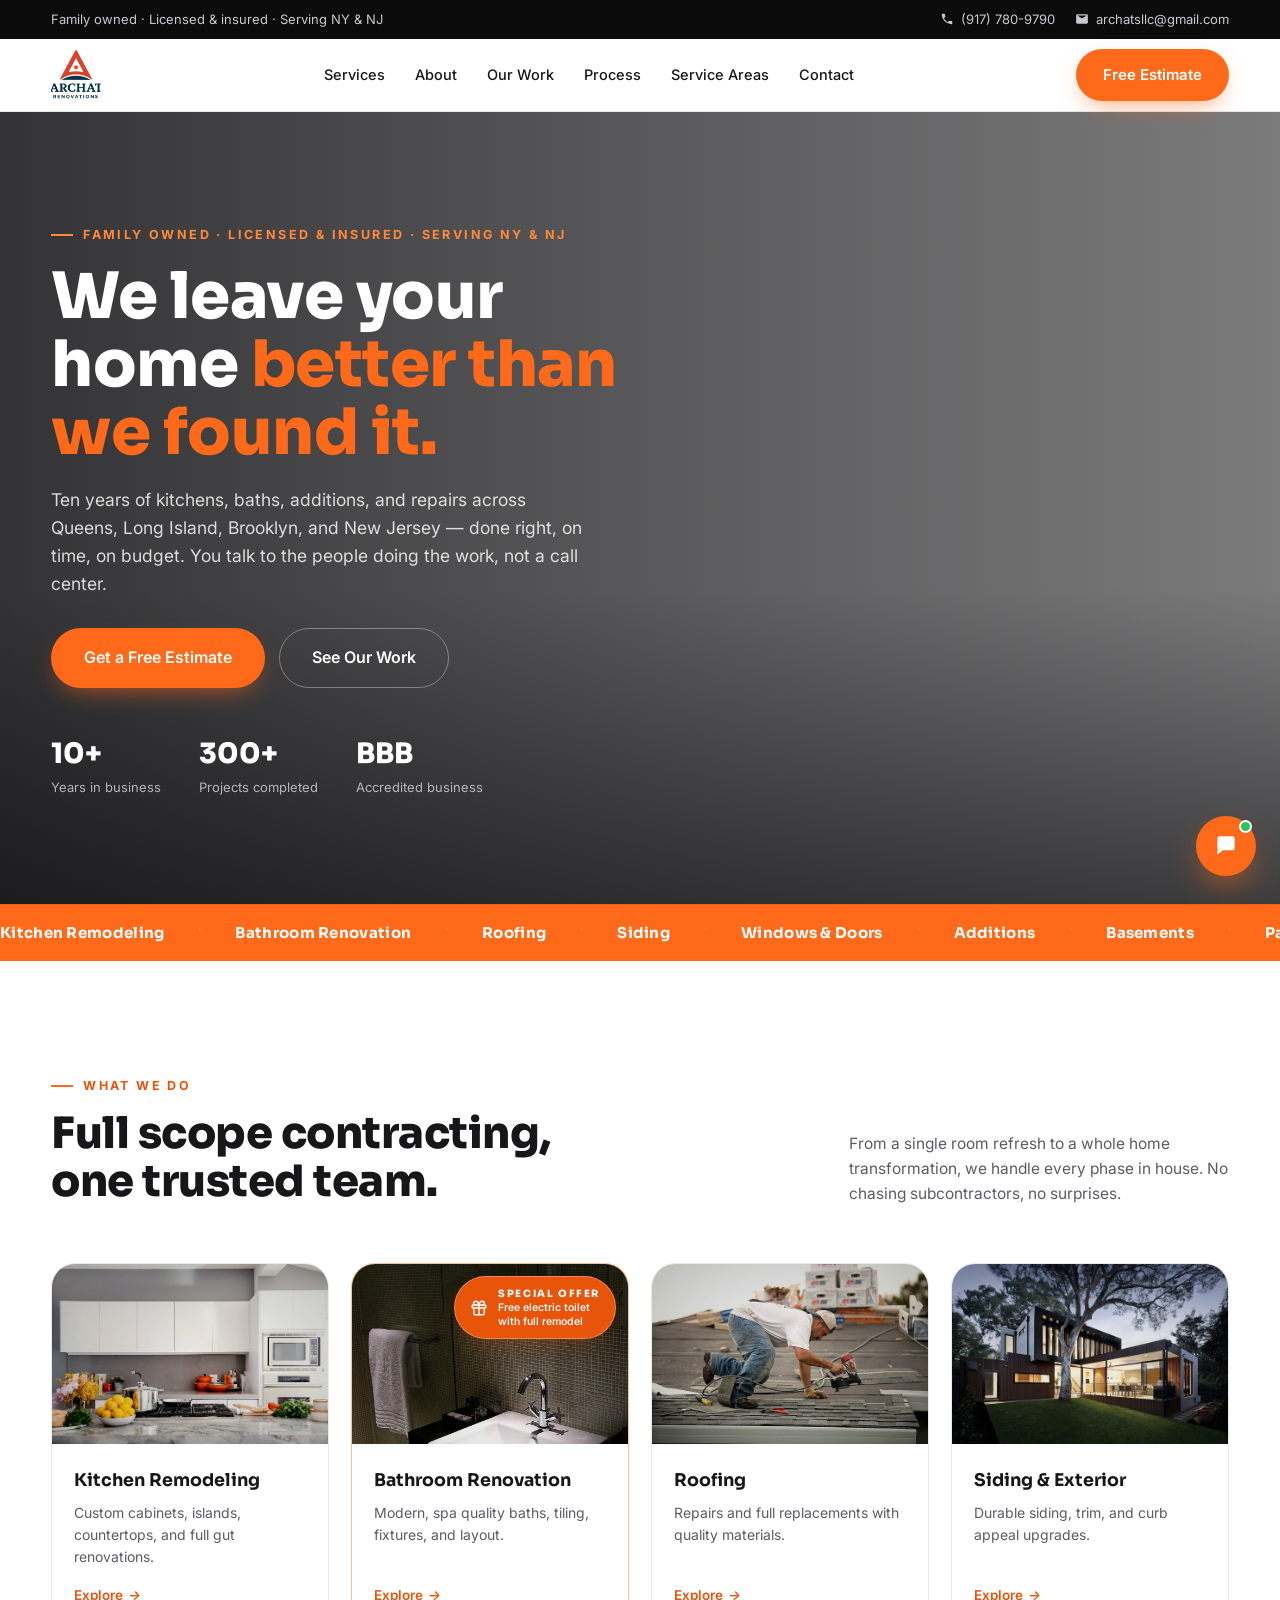
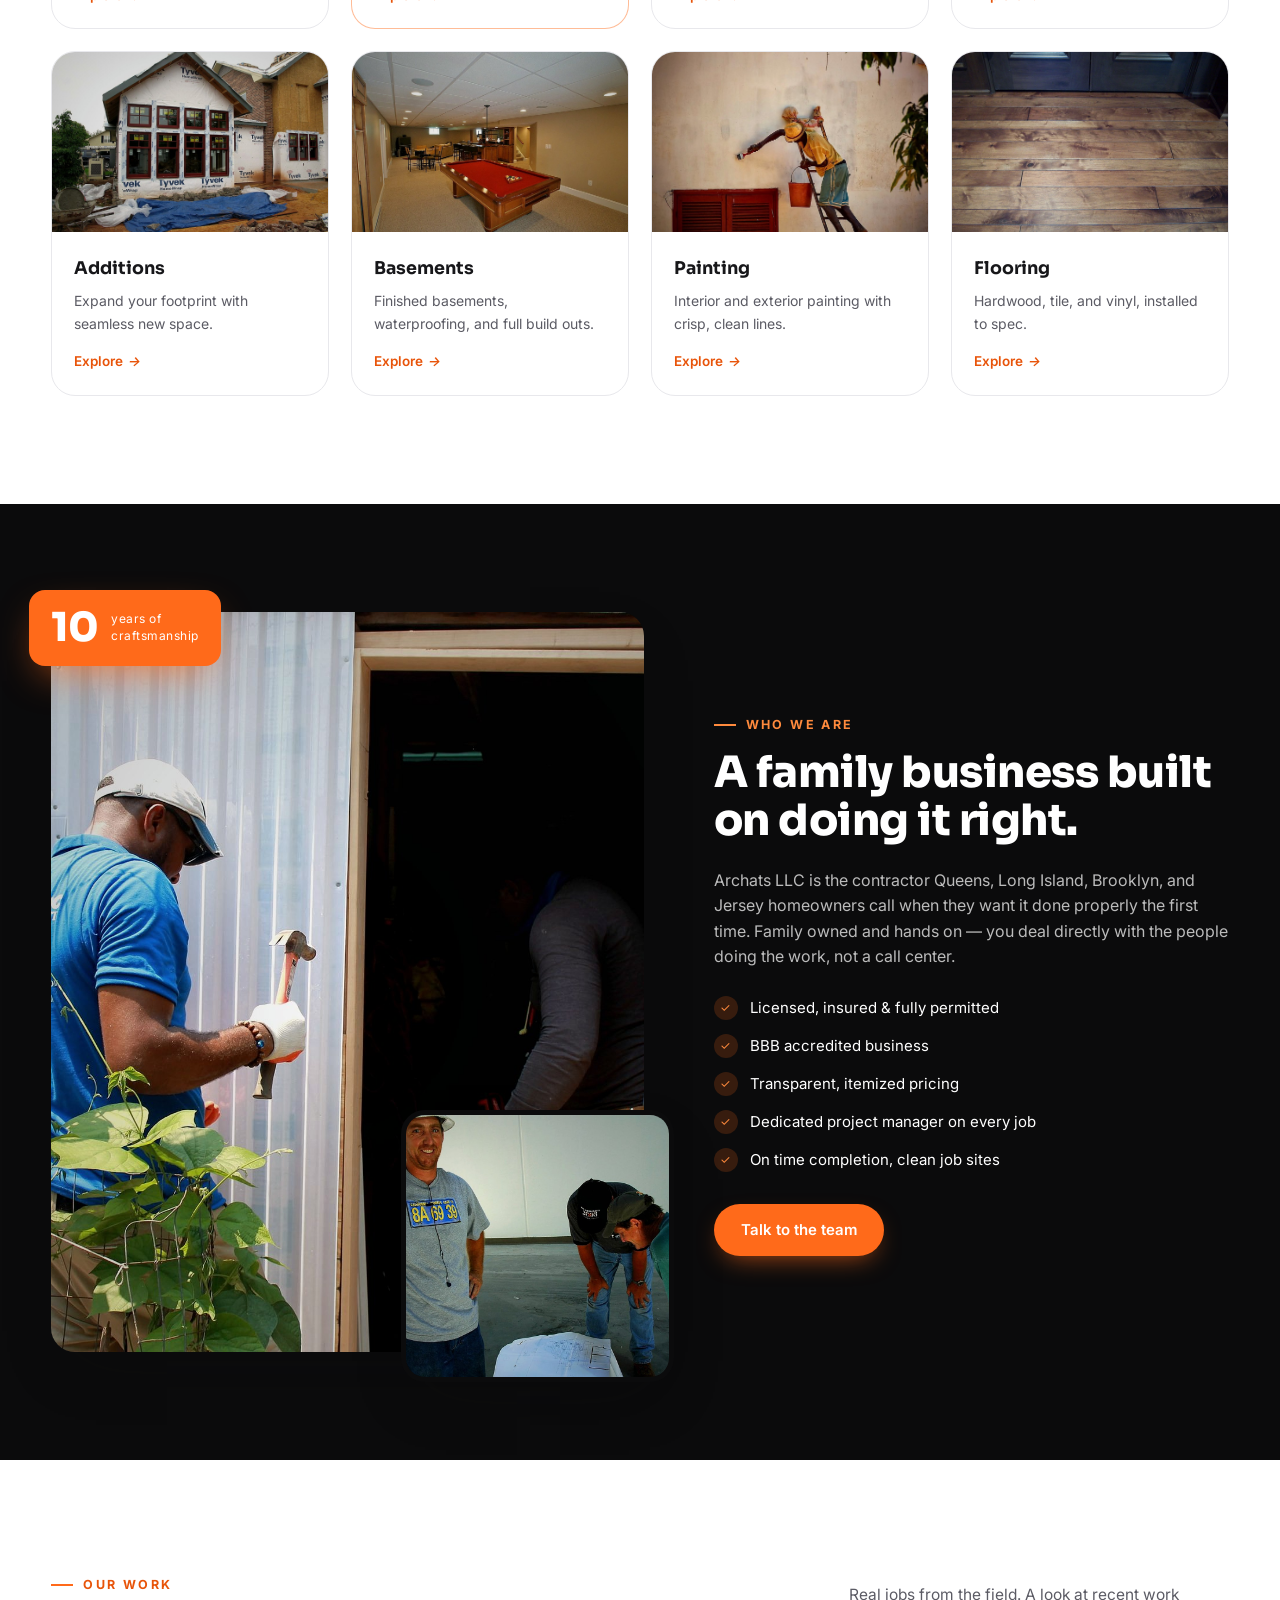
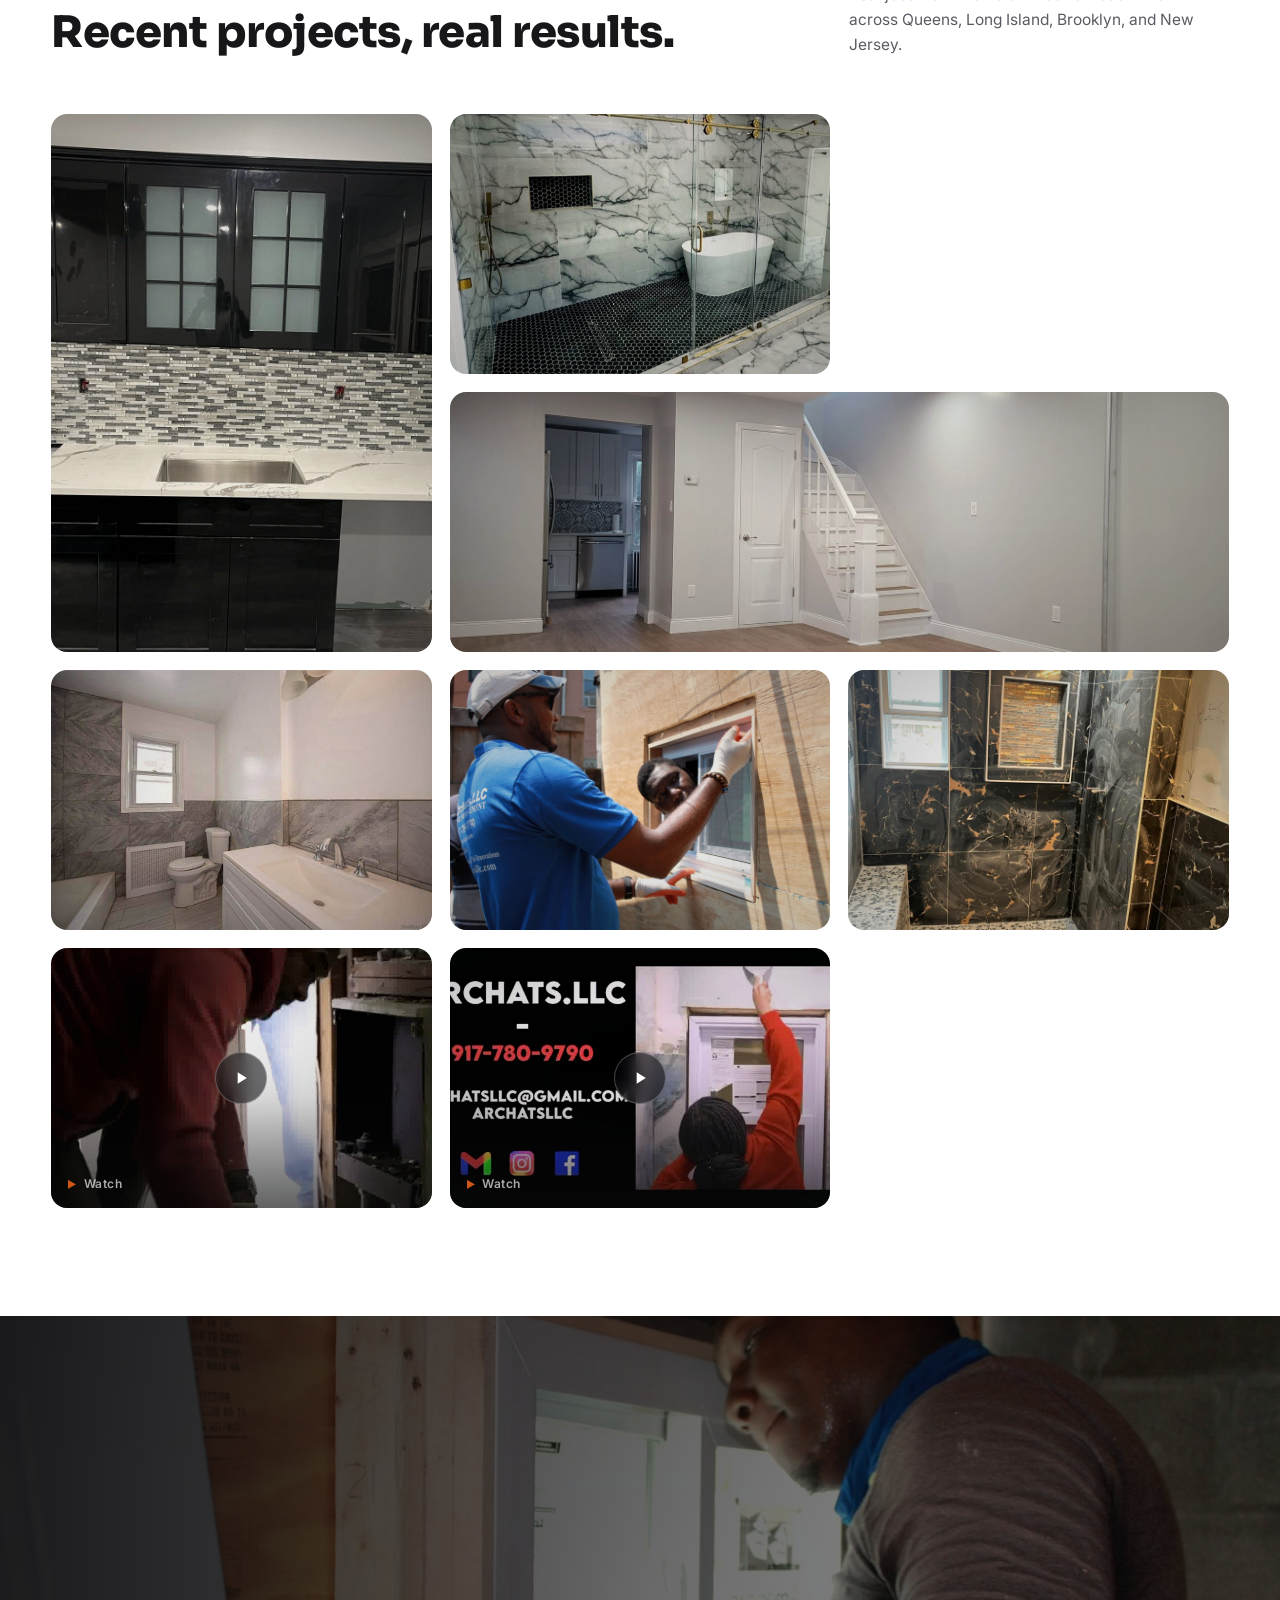
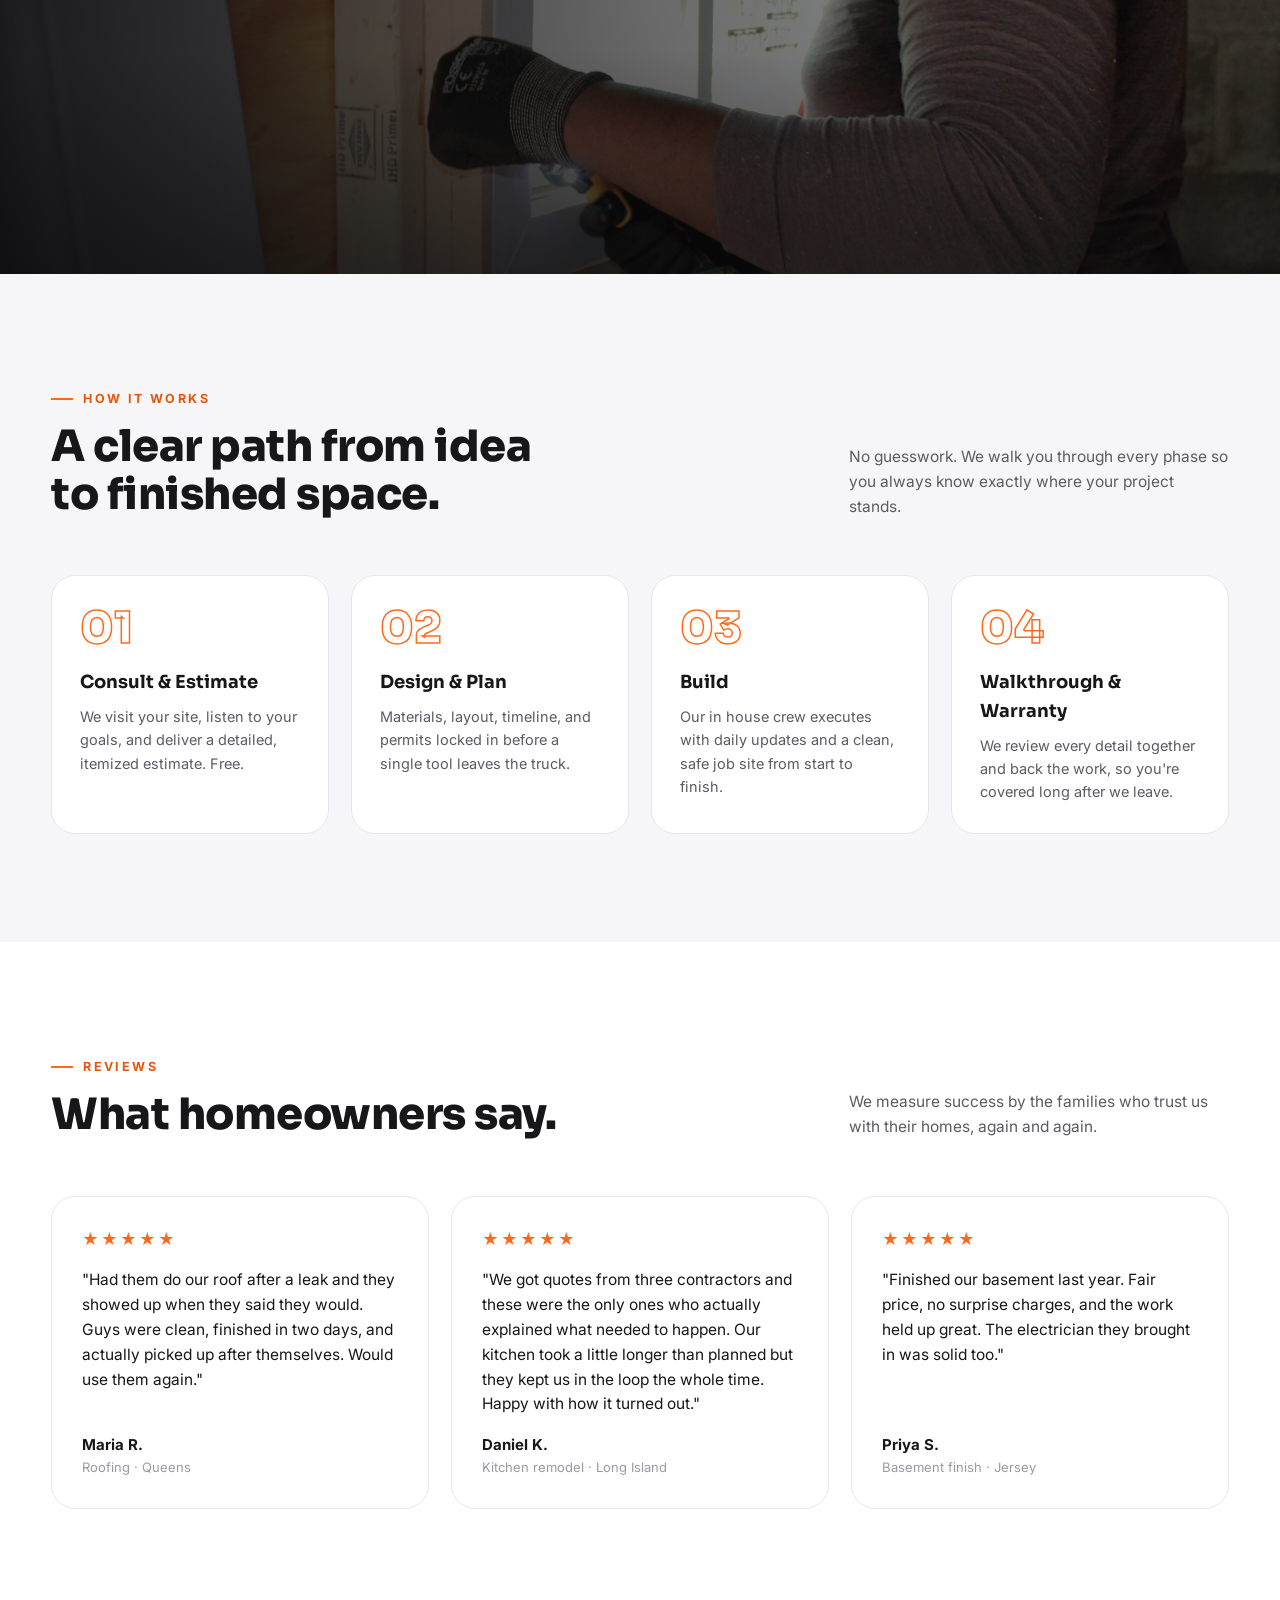
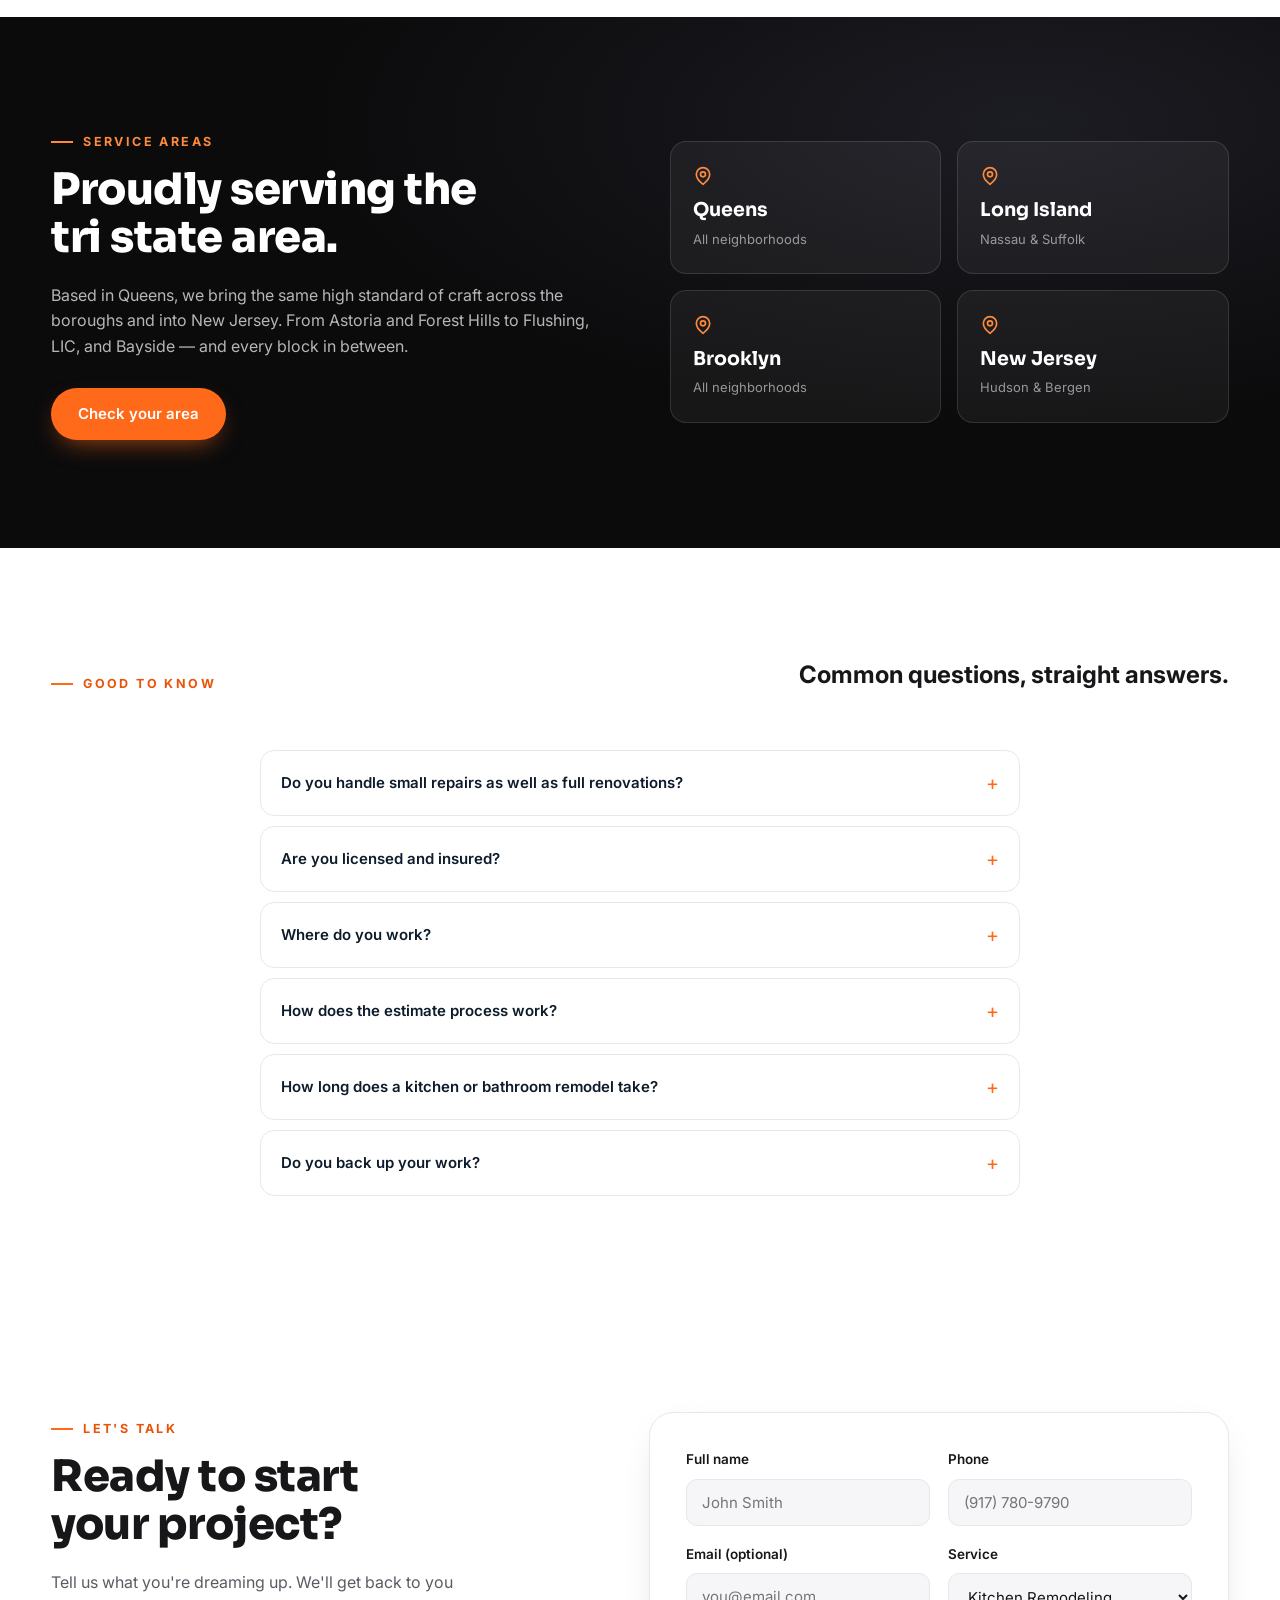
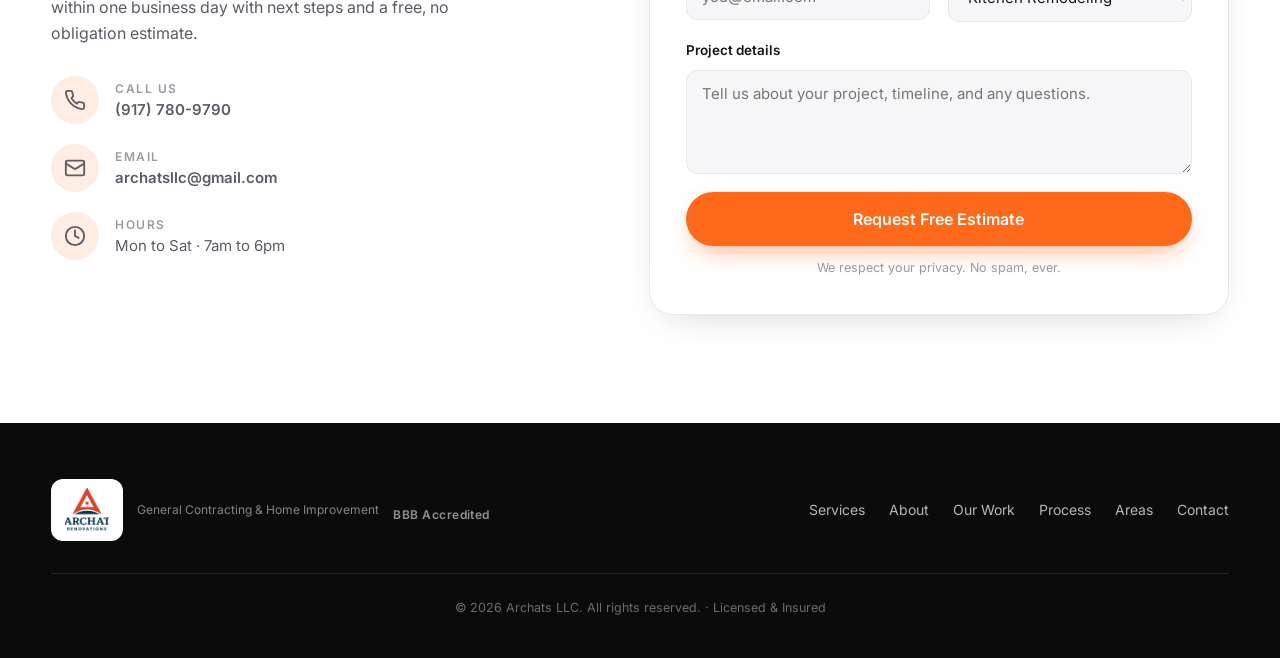
==== commit 86f6de41: "Polish: strip template/AI tells — remove hero glass card, headline glow, marquee sparkles, badge shi" ====
--- a/index.html
+++ b/index.html
@@ -71,6 +71,9 @@
     ]
   }
   </script>
+
+  <!-- Analytics: visitor counts, source attribution, conversion events -->
+  <script src="js/analytics.js?v=1"></script>
 </head>
 <body>
 
@@ -82,13 +85,13 @@
     <div class="container topbar__inner">
       <span class="topbar__note">Family owned · Licensed &amp; insured · Serving NY &amp; NJ</span>
       <div class="topbar__links">
-        <a href="tel:+19177809790" class="topbar__link">
+        <a class="topbar__link" data-tel>
           <svg viewBox="0 0 24 24" aria-hidden="true"><path d="M6.6 10.8a15.1 15.1 0 0 0 6.6 6.6l2.2-2.2a1 1 0 0 1 1-.24 11.4 11.4 0 0 0 3.6.57 1 1 0 0 1 1 1V20a1 1 0 0 1-1 1A17 17 0 0 1 3 4a1 1 0 0 1 1-1h3.5a1 1 0 0 1 1 1 11.4 11.4 0 0 0 .57 3.6 1 1 0 0 1-.25 1Z"/></svg>
-          (917) 780-9790
-        </a>
-        <a href="mailto:archatsllc@gmail.com" class="topbar__link">
+          <span class="teltext"></span>
+        </a>
+        <a class="topbar__link" data-mail>
           <svg viewBox="0 0 24 24" aria-hidden="true"><path d="M4 4h16a2 2 0 0 1 2 2v12a2 2 0 0 1-2 2H4a2 2 0 0 1-2-2V6a2 2 0 0 1 2-2Zm8 7 8-5H4l8 5Z"/></svg>
-          archatsllc@gmail.com
+          <span class="mailtext"></span>
         </a>
       </div>
     </div>
@@ -98,7 +101,7 @@
   <header class="nav" id="nav">
     <div class="container nav__inner">
       <a href="#top" class="brand" aria-label="Archat Renovations home">
-        <img src="images/logo.png" alt="Archat Renovations" class="brand__logo" />
+       <img src="images/logo.png" alt="Archat Renovations" class="brand__logo" />
       </a>
 
       <nav class="nav__links" aria-label="Primary">
@@ -147,37 +150,32 @@
           <li><strong>BBB</strong><span>Accredited business</span></li>
         </ul>
       </div>
-      <div class="hero__card" aria-hidden="true">
-        <span class="hero__card-label">Licensed &amp; Insured</span>
-        <span class="hero__card-num">NY · NJ</span>
-        <span class="hero__card-sub">Residential &amp; Commercial</span>
-      </div>
     </div>
   </section>
 
   <!-- Marquee -->
   <div class="marquee" aria-hidden="true">
     <div class="marquee__track">
-      <span>Kitchen Remodeling</span><i>✦</i>
-      <span>Bathroom Renovation</span><i>✦</i>
-      <span>Roofing</span><i>✦</i>
-      <span>Siding</span><i>✦</i>
-      <span>Windows &amp; Doors</span><i>✦</i>
-      <span>Additions</span><i>✦</i>
-      <span>Basements</span><i>✦</i>
-      <span>Painting</span><i>✦</i>
-      <span>Flooring</span><i>✦</i>
-      <span>Deck &amp; Exterior</span><i>✦</i>
-      <span>Kitchen Remodeling</span><i>✦</i>
-      <span>Bathroom Renovation</span><i>✦</i>
-      <span>Roofing</span><i>✦</i>
-      <span>Siding</span><i>✦</i>
-      <span>Windows &amp; Doors</span><i>✦</i>
-      <span>Additions</span><i>✦</i>
-      <span>Basements</span><i>✦</i>
-      <span>Painting</span><i>✦</i>
-      <span>Flooring</span><i>✦</i>
-      <span>Deck &amp; Exterior</span><i>✦</i>
+      <span>Kitchen Remodeling</span><i>&middot;</i>
+      <span>Bathroom Renovation</span><i>&middot;</i>
+      <span>Roofing</span><i>&middot;</i>
+      <span>Siding</span><i>&middot;</i>
+      <span>Windows &amp; Doors</span><i>&middot;</i>
+      <span>Additions</span><i>&middot;</i>
+      <span>Basements</span><i>&middot;</i>
+      <span>Painting</span><i>&middot;</i>
+      <span>Flooring</span><i>&middot;</i>
+      <span>Deck &amp; Exterior</span><i>&middot;</i>
+      <span>Kitchen Remodeling</span><i>&middot;</i>
+      <span>Bathroom Renovation</span><i>&middot;</i>
+      <span>Roofing</span><i>&middot;</i>
+      <span>Siding</span><i>&middot;</i>
+      <span>Windows &amp; Doors</span><i>&middot;</i>
+      <span>Additions</span><i>&middot;</i>
+      <span>Basements</span><i>&middot;</i>
+      <span>Painting</span><i>&middot;</i>
+      <span>Flooring</span><i>&middot;</i>
+      <span>Deck &amp; Exterior</span><i>&middot;</i>
     </div>
   </div>
 
@@ -237,10 +235,10 @@
       <div class="about">
         <div class="about__media">
           <div class="about__img about__img--main">
-            <img src="images/about-crew.jpg" data-edit-id="about-crew" alt="Archats LLC crew on site" loading="lazy" />
+           <img src="images/about-crew.jpg" data-edit-id="about-crew" alt="Archats LLC crew on site" loading="lazy" />
           </div>
           <div class="about__img about__img--float">
-            <img src="images/about-craft.jpg" data-edit-id="about-craft" alt="Planning on site" loading="lazy" />
+           <img src="images/about-craft.jpg" data-edit-id="about-craft" alt="Planning on site" loading="lazy" />
           </div>
           <div class="about__badge">
             <span class="about__badge-num">10</span>
@@ -277,12 +275,12 @@
     </div>
 
     <div class="gallery container">
-      <figure class="gallery__item g1"><img src="images/work-1.jpg?v=2" data-edit-id="work-1" alt="Roofing project" loading="lazy" /><figcaption>Roofing · Queens</figcaption></figure>
-      <figure class="gallery__item g2"><img src="images/work-2.jpg?v=2" data-edit-id="work-2" alt="Hardwood floor refinishing" loading="lazy" /><figcaption>Hardwood refinish · Brooklyn</figcaption></figure>
-      <figure class="gallery__item g3"><img src="images/work-3.jpg?v=2" data-edit-id="work-3" alt="Basement finishing" loading="lazy" /><figcaption>Basement finish · Long Island</figcaption></figure>
-      <figure class="gallery__item g4"><img src="images/work-4.jpg?v=2" data-edit-id="work-4" alt="Siding installation" loading="lazy" /><figcaption>Siding · Queens</figcaption></figure>
-      <figure class="gallery__item g5"><img src="images/work-5.jpg?v=2" data-edit-id="work-5" alt="Window installation" loading="lazy" /><figcaption>Window install · Long Island</figcaption></figure>
-      <figure class="gallery__item g6"><img src="images/work-6.jpg?v=2" data-edit-id="work-6" alt="Flat roof work" loading="lazy" /><figcaption>Flat roof · Jersey</figcaption></figure>
+      <figure class="gallery__item g1"><img src="images/work-1.jpg?v=2" data-edit-id="work-1" alt="Roofing project" loading="lazy" /></figure>
+      <figure class="gallery__item g2"><img src="images/work-2.jpg?v=2" data-edit-id="work-2" alt="Hardwood floor refinishing" loading="lazy" /></figure>
+      <figure class="gallery__item g3"><img src="images/work-3.jpg?v=2" data-edit-id="work-3" alt="Basement finishing" loading="lazy" /></figure>
+      <figure class="gallery__item g4"><img src="images/work-4.jpg?v=2" data-edit-id="work-4" alt="Siding installation" loading="lazy" /></figure>
+      <figure class="gallery__item g5"><img src="images/work-5.jpg?v=2" data-edit-id="work-5" alt="Window installation" loading="lazy" /></figure>
+      <figure class="gallery__item g6"><img src="images/work-6.jpg?v=2" data-edit-id="work-6" alt="Flat roof work" loading="lazy" /></figure>
       <figure class="gallery__item gallery__item--video g7" data-video="videos/kitchen-full.mp4">
         <video class="gallery__preview" src="videos/kitchen-preview.mp4" poster="images/work/kitchen-poster.jpg" muted loop playsinline preload="none"></video>
         <span class="gallery__play" aria-hidden="true"><svg viewBox="0 0 24 24" width="20" height="20"><path d="M8 5v14l11-7z" fill="currentColor"/></svg></span>
@@ -303,7 +301,7 @@
   <!-- From the field — cinematic background reel -->
   <section class="hero hero--mid hero--photo-band" id="video">
     <div class="hero__bg" aria-hidden="true">
-      <img src="images/hero.jpg" data-edit-id="hero" alt="Kitchen renovation in progress" loading="lazy" decoding="async" />
+     <img src="images/hero.jpg" data-edit-id="hero" alt="Kitchen renovation in progress" loading="lazy" decoding="async" />
       <div class="hero__shade"></div>
     </div>
   </section>
@@ -439,13 +437,14 @@
           <h2 class="section__title">Ready to start<br />your project?</h2>
           <p class="contact__text">Tell us what you're dreaming up. We'll get back to you within one business day with next steps and a free, no obligation estimate.</p>
           <ul class="contact__list">
-            <li><span class="contact__icon"><svg viewBox="0 0 24 24" fill="none" stroke="currentColor" stroke-width="2" stroke-linecap="round" stroke-linejoin="round"><path d="M22 16.92v3a2 2 0 0 1-2.18 2 19.79 19.79 0 0 1-8.63-3.07 19.5 19.5 0 0 1-6-6 19.79 19.79 0 0 1-3.07-8.67A2 2 0 0 1 4.11 2h3a2 2 0 0 1 2 1.72c.13.96.36 1.9.7 2.81a2 2 0 0 1-.45 2.11L8.09 9.91a16 16 0 0 0 6 6l1.27-1.27a2 2 0 0 1 2.11-.45c.9.34 1.85.57 2.81.7A2 2 0 0 1 22 16.92z"/></svg></span><div><strong>Call us</strong><a href="tel:+19177809790">(917) 780-9790</a></div></li>
-            <li><span class="contact__icon"><svg viewBox="0 0 24 24" fill="none" stroke="currentColor" stroke-width="2" stroke-linecap="round" stroke-linejoin="round"><rect x="2" y="4" width="20" height="16" rx="2"/><path d="m22 7-8.97 5.7a1.94 1.94 0 0 1-2.06 0L2 7"/></svg></span><div><strong>Email</strong><a href="mailto:archatsllc@gmail.com">archatsllc@gmail.com</a></div></li>
+            <li><span class="contact__icon"><svg viewBox="0 0 24 24" fill="none" stroke="currentColor" stroke-width="2" stroke-linecap="round" stroke-linejoin="round"><path d="M22 16.92v3a2 2 0 0 1-2.18 2 19.79 19.79 0 0 1-8.63-3.07 19.5 19.5 0 0 1-6-6 19.79 19.79 0 0 1-3.07-8.67A2 2 0 0 1 4.11 2h3a2 2 0 0 1 2 1.72c.13.96.36 1.9.7 2.81a2 2 0 0 1-.45 2.11L8.09 9.91a16 16 0 0 0 6 6l1.27-1.27a2 2 0 0 1 2.11-.45c.9.34 1.85.57 2.81.7A2 2 0 0 1 22 16.92z"/></svg></span><div><strong>Call us</strong><a class="contact__link" data-tel><span class="teltext"></span></a></div></li>
+            <li><span class="contact__icon"><svg viewBox="0 0 24 24" fill="none" stroke="currentColor" stroke-width="2" stroke-linecap="round" stroke-linejoin="round"><rect x="2" y="4" width="20" height="16" rx="2"/><path d="m22 7-8.97 5.7a1.94 1.94 0 0 1-2.06 0L2 7"/></svg></span><div><strong>Email</strong><a class="contact__link" data-mail><span class="mailtext"></span></a></div></li>
             <li><span class="contact__icon"><svg viewBox="0 0 24 24" fill="none" stroke="currentColor" stroke-width="2" stroke-linecap="round" stroke-linejoin="round"><circle cx="12" cy="12" r="10"/><polyline points="12 6 12 12 16 14"/></svg></span><div><strong>Hours</strong><span>Mon to Sat · 7am to 6pm</span></div></li>
           </ul>
         </div>
 
         <form class="form" id="estimateForm">
+          <input type="text" name="_honey" tabindex="-1" autocomplete="off" aria-hidden="true" style="position:absolute;left:-9999px;width:1px;height:1px;opacity:0;pointer-events:none" />
           <div class="form__row">
             <label>Full name<input type="text" name="name" placeholder="John Smith" required /></label>
             <label>Phone<input type="tel" name="phone" placeholder="(917) 780-9790" required /></label>
@@ -486,7 +485,7 @@
       <div class="footer__brand">
         <span class="footer__logo-chip"><img src="images/logo.png" alt="Archat Renovations" class="brand__logo" /></span>
         <span class="footer__tag">General Contracting &amp; Home Improvement</span>
-        <span class="footer__bbb" title="Accredited by the Better Business Bureau">&#9878; BBB Accredited</span>
+        <span class="footer__bbb" title="Accredited by the Better Business Bureau">BBB Accredited</span>
       </div>
       <div class="footer__links">
         <a href="#services">Services</a>
@@ -516,8 +515,8 @@
 
 
 
-  <script src="js/main.js?v=3"></script>
-  <script src="js/agent.js?v=3"></script>
+  <script src="js/main.js?v=6"></script>
+  <script src="js/agent.js?v=4"></script>
   
   <!-- Full-video modal (tap a gallery video to expand) -->
   <div class="gallery-modal" id="galleryModal" aria-hidden="true">
--- a/css/styles.css
+++ b/css/styles.css
@@ -168,29 +168,16 @@
   line-height: 1.06;
   letter-spacing: -0.5px;
   margin: 18px 0 20px;
-  text-shadow: 0 2px 20px rgba(0, 0, 0, 0.45);
 }
 .hero__accent { color: var(--orange); }
-.hero__sub { font-size: 17.5px; color: rgba(255, 255, 255, 0.82); max-width: 540px; text-shadow: 0 1px 12px rgba(0, 0, 0, 0.5); }
+.hero__sub { font-size: 17.5px; color: rgba(255, 255, 255, 0.82); max-width: 540px; }
 .hero__cta { display: flex; gap: 14px; margin-top: 30px; flex-wrap: wrap; }
-.hero__meta { display: flex; gap: 38px; margin-top: 44px; }
+.hero__meta {
+  display: flex; gap: 38px; margin-top: 44px;
+}
 .hero__meta li { display: flex; flex-direction: column; }
 .hero__meta strong { font-family: var(--font-display); font-size: 28px; font-weight: 800; color: #fff; }
 .hero__meta span { font-size: 13px; color: rgba(255, 255, 255, 0.65); }
-
-.hero__card {
-  background: rgba(255, 255, 255, 0.08);
-  border: 1px solid rgba(255, 255, 255, 0.18);
-  backdrop-filter: blur(10px);
-  border-radius: var(--radius-lg);
-  padding: 26px 30px;
-  display: flex; flex-direction: column; gap: 4px;
-  flex-shrink: 0;
-  transform: rotate(2deg);
-}
-.hero__card-label { font-size: 12px; letter-spacing: 2px; text-transform: uppercase; color: var(--orange-2); font-weight: 600; }
-.hero__card-num { font-family: var(--font-display); font-size: 34px; font-weight: 800; }
-.hero__card-sub { font-size: 13px; color: rgba(255, 255, 255, 0.7); }
 
 /* ---------- Kicker / Section head ---------- */
 .kicker {
@@ -223,7 +210,7 @@
 .marquee { background: var(--orange); color: #fff; overflow: hidden; padding: 16px 0; border-top: 1px solid rgba(0,0,0,0.06); }
 .marquee__track { display: flex; gap: 34px; white-space: nowrap; width: max-content; animation: marquee 32s linear infinite; }
 .marquee__track span { font-family: var(--font-display); font-weight: 700; font-size: 15px; letter-spacing: 0.3px; }
-.marquee__track i { font-style: normal; opacity: 0.6; }
+.marquee__track i { font-style: normal; opacity: 0.5; font-size: 11px; }
 @keyframes marquee { to { transform: translateX(-50%); } }
 
 /* ---------- Services ---------- */
@@ -255,24 +242,16 @@
   display: flex; align-items: center; gap: 10px;
   padding: 10px 15px;
   border-radius: 999px;
-  background: linear-gradient(135deg, #ff7a1a, #e8540a);
+  background: var(--orange-deep);
   color: #fff;
   border: 1px solid rgba(255, 255, 255, 0.3);
-  box-shadow: 0 10px 26px -10px rgba(232, 84, 10, 0.6);
+  box-shadow: 0 10px 26px -14px rgba(232, 84, 10, 0.55);
   overflow: hidden;
 }
 .promo-badge__icon { width: 18px; height: 18px; flex-shrink: 0; }
 .promo-badge__text { display: flex; flex-direction: column; line-height: 1.32; text-align: left; }
 .promo-badge__text b { font-family: var(--font-display); font-size: 10px; font-weight: 800; letter-spacing: 1.6px; text-transform: uppercase; }
 .promo-badge__text em { font-style: normal; font-size: 10.5px; font-weight: 600; opacity: 0.95; margin-top: 1px; }
-.promo-badge::after {
-  content: "";
-  position: absolute; top: 0; left: -45%;
-  width: 28%; height: 100%;
-  background: linear-gradient(90deg, transparent, rgba(255, 255, 255, 0.3), transparent);
-  animation: badgeShine 4s ease-in-out infinite;
-}
-@keyframes badgeShine { 0% { left: -45%; } 50% { left: 120%; } 100% { left: 120%; } }
 
 /* ---------- About ---------- */
 .about { display: grid; grid-template-columns: 1.15fr 1fr; gap: 70px; align-items: center; }
@@ -459,7 +438,6 @@
   .nav__toggle { display: flex; }
   .nav__mobile.open { display: flex; }
   .hero__inner { flex-direction: column; align-items: flex-start; }
-  .hero__card { display: none; }
   .services { grid-template-columns: repeat(2, 1fr); }
   .process { grid-template-columns: repeat(2, 1fr); }
   .about, .areas, .contact { grid-template-columns: 1fr; gap: 50px; }
@@ -600,7 +578,6 @@
 
 /* Floating glass card */
 @keyframes floaty { 0%, 100% { transform: translateY(0) rotate(2deg); } 50% { transform: translateY(-12px) rotate(2deg); } }
-.hero__card { animation: floaty 7s ease-in-out infinite; }
 
 /* Button shine sweep */
 .btn--solid { position: relative; overflow: hidden; }
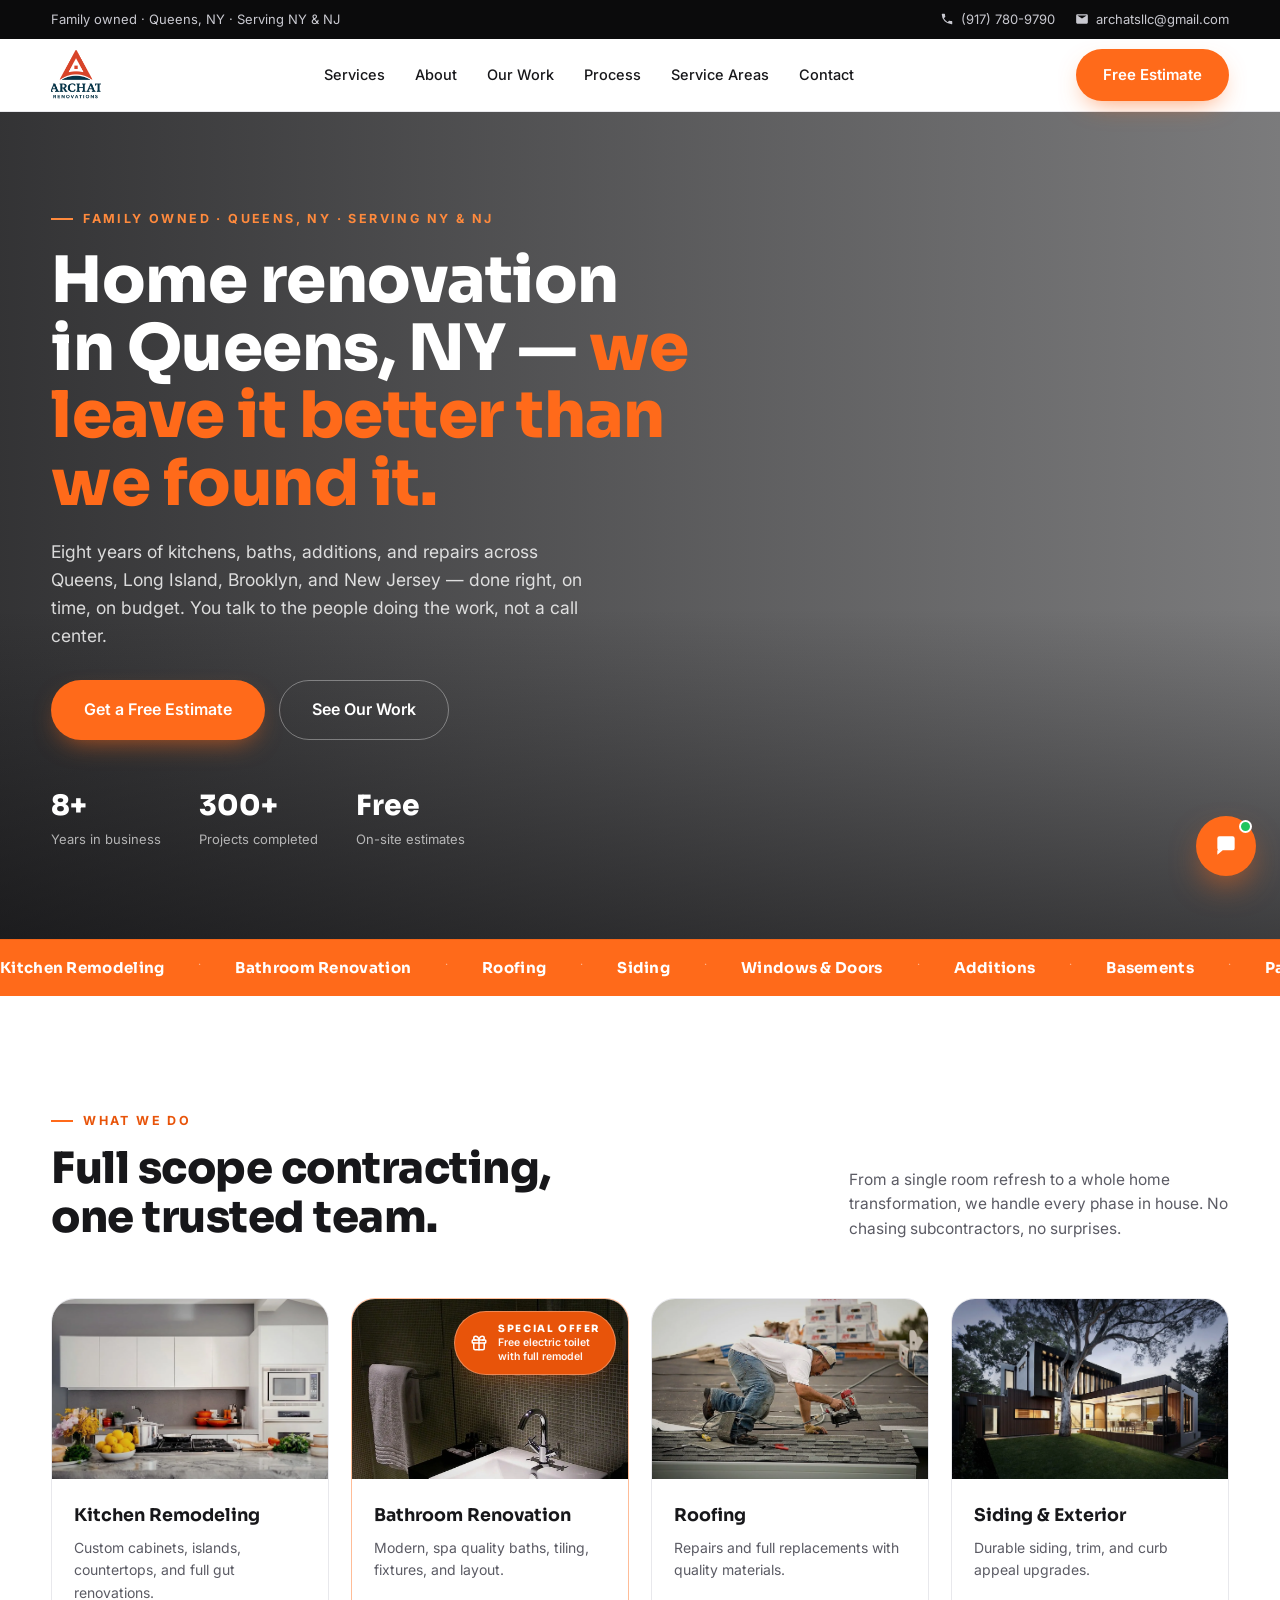
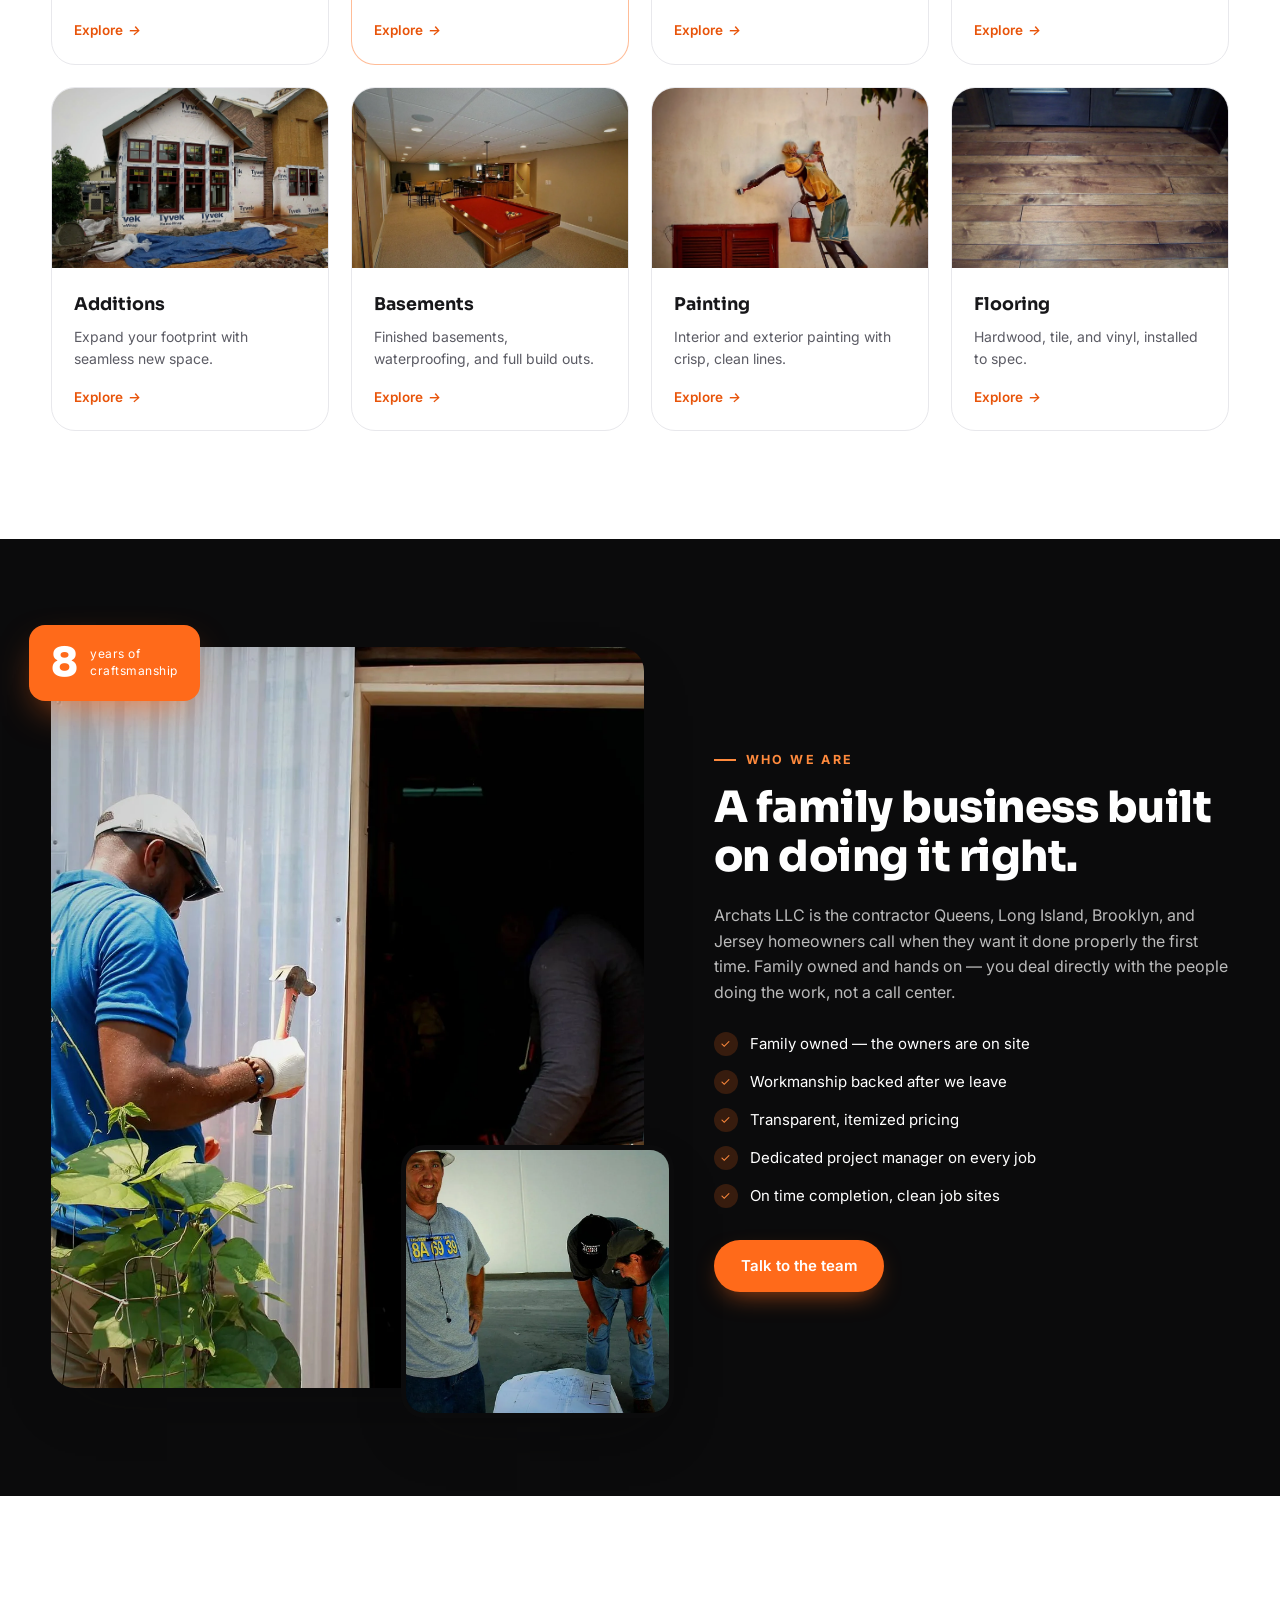
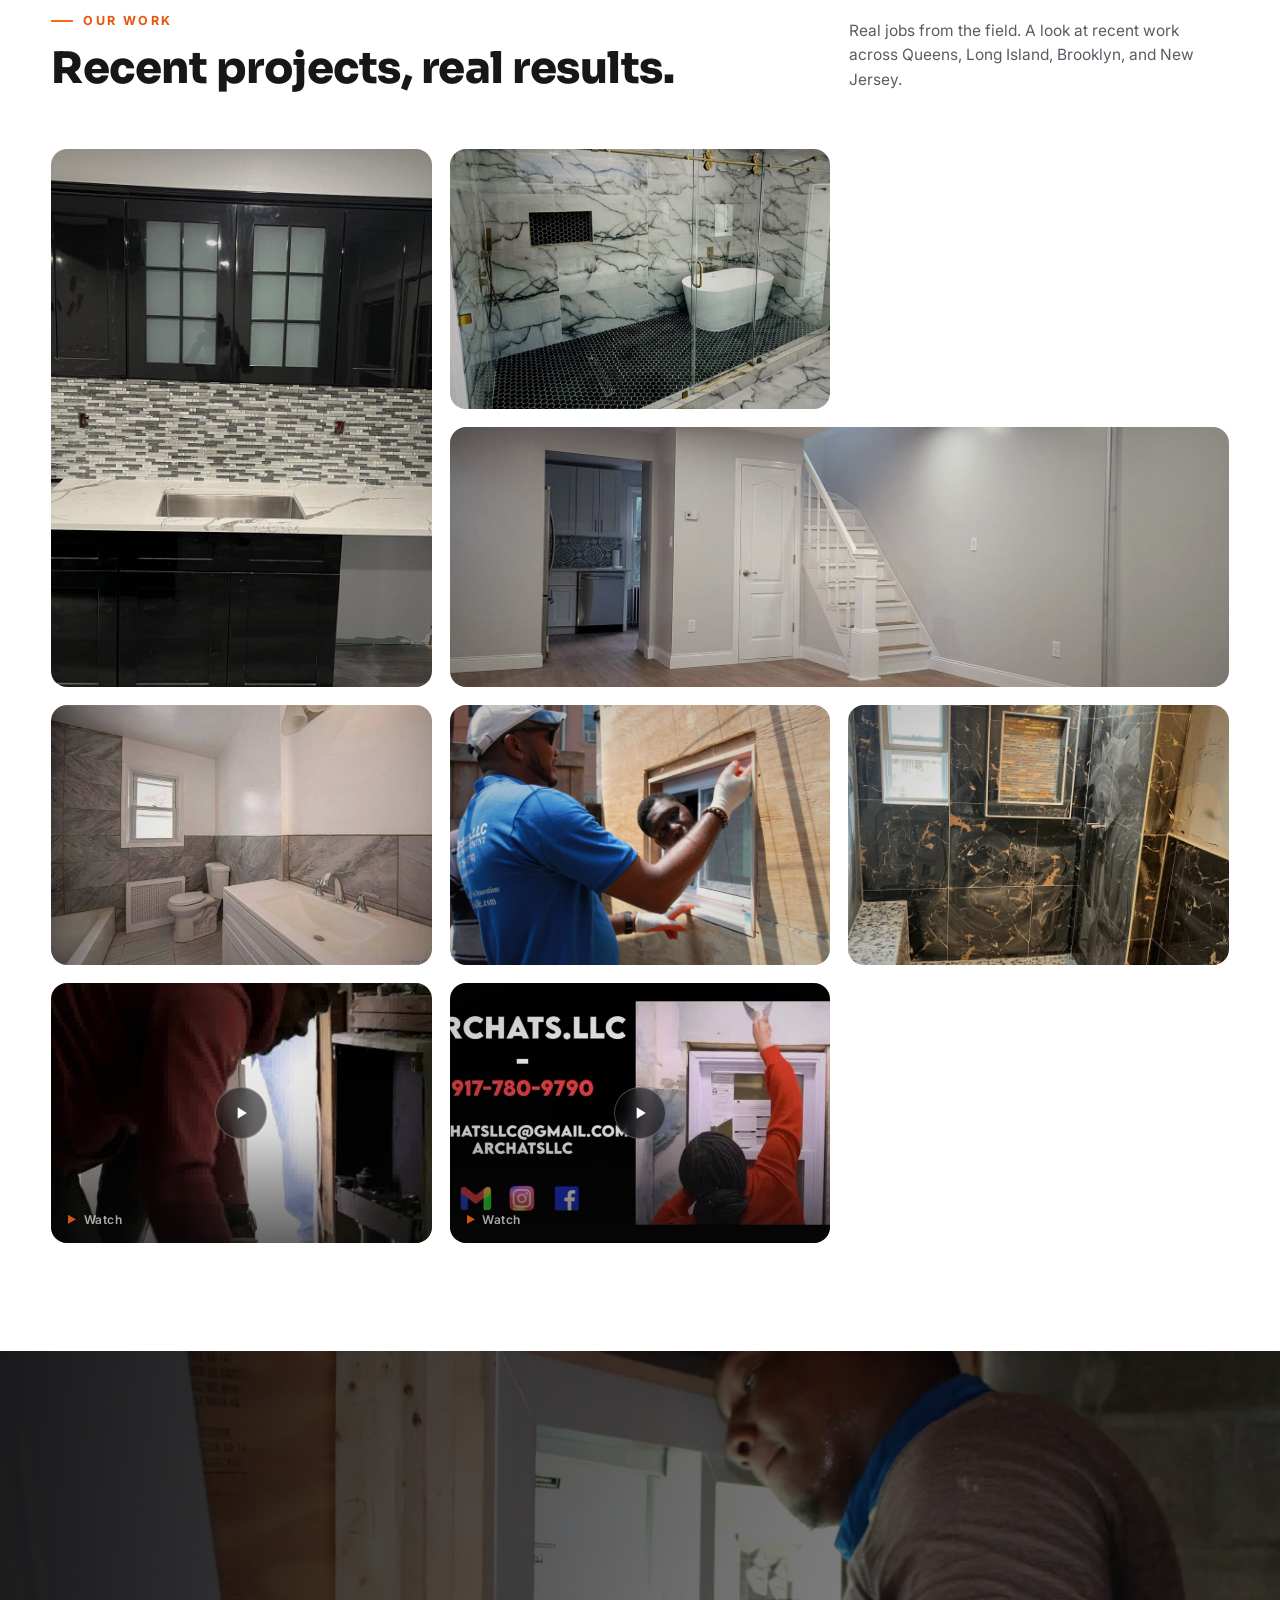
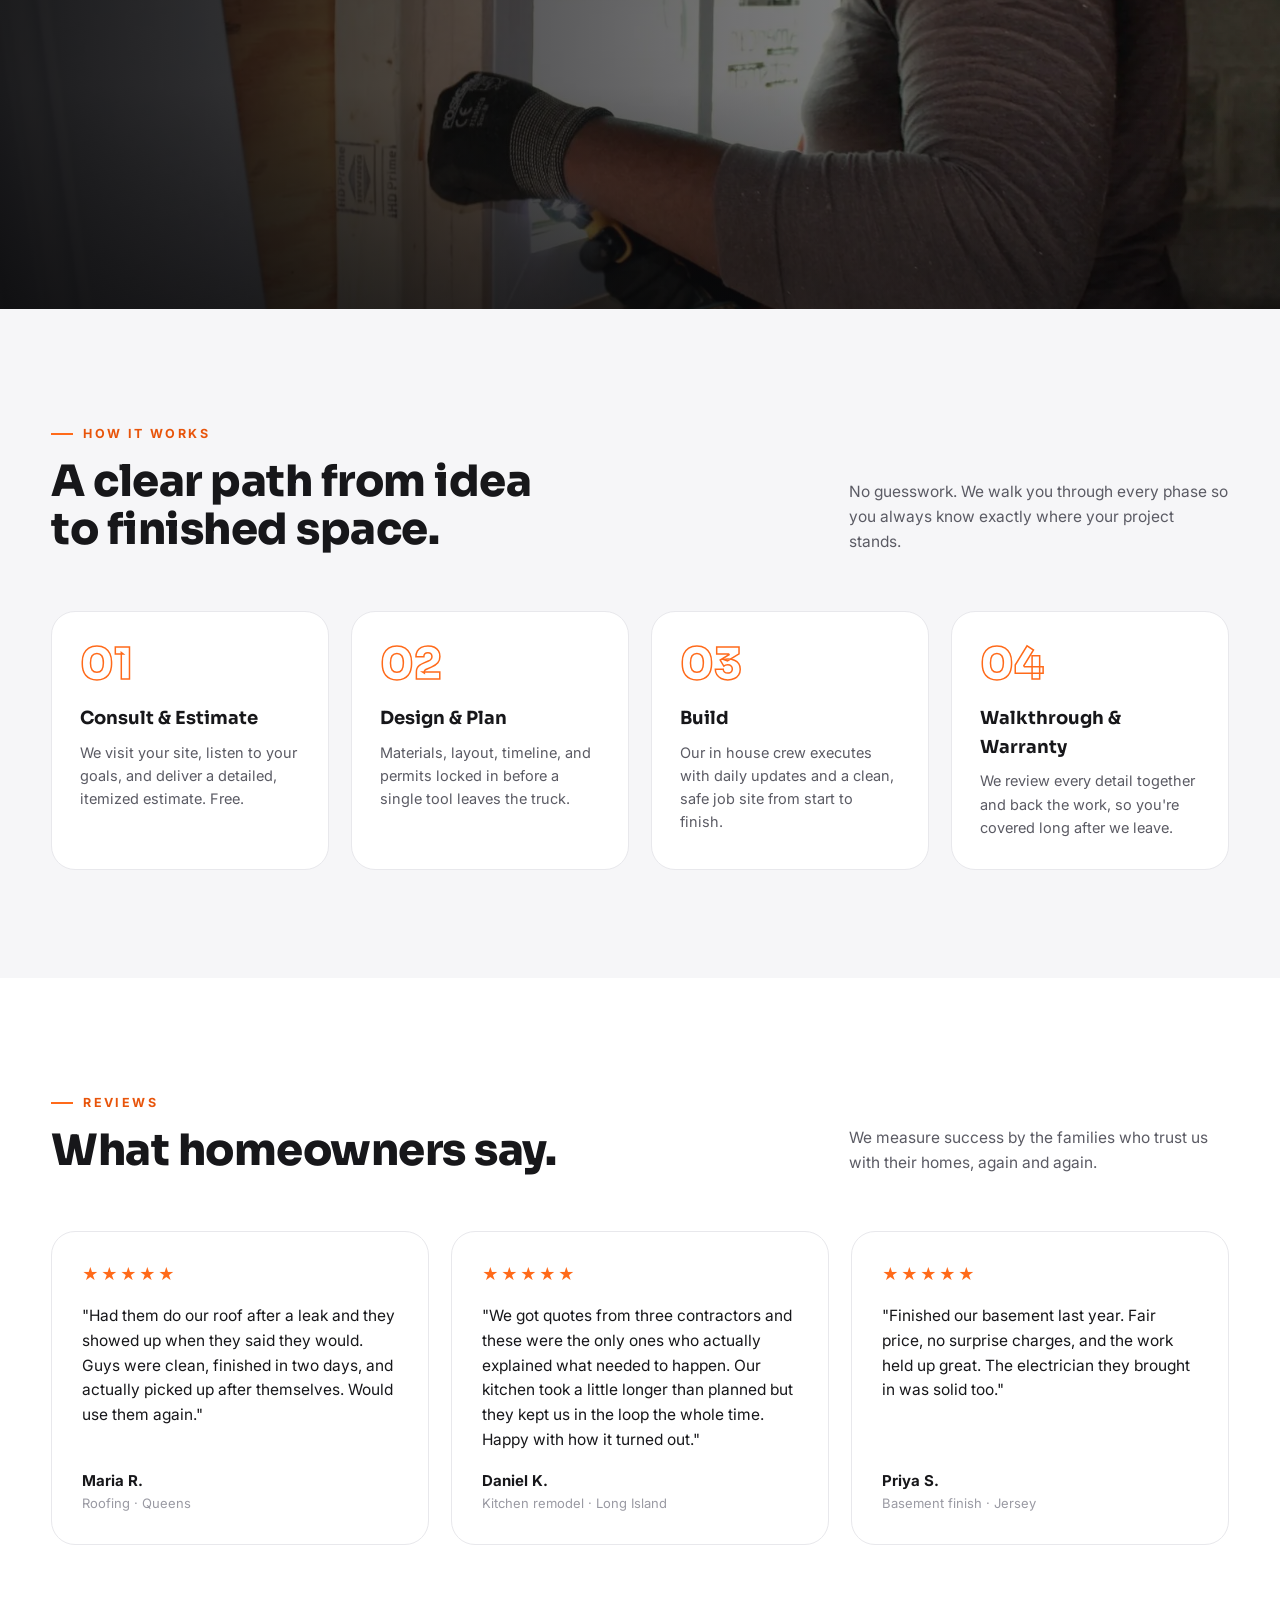
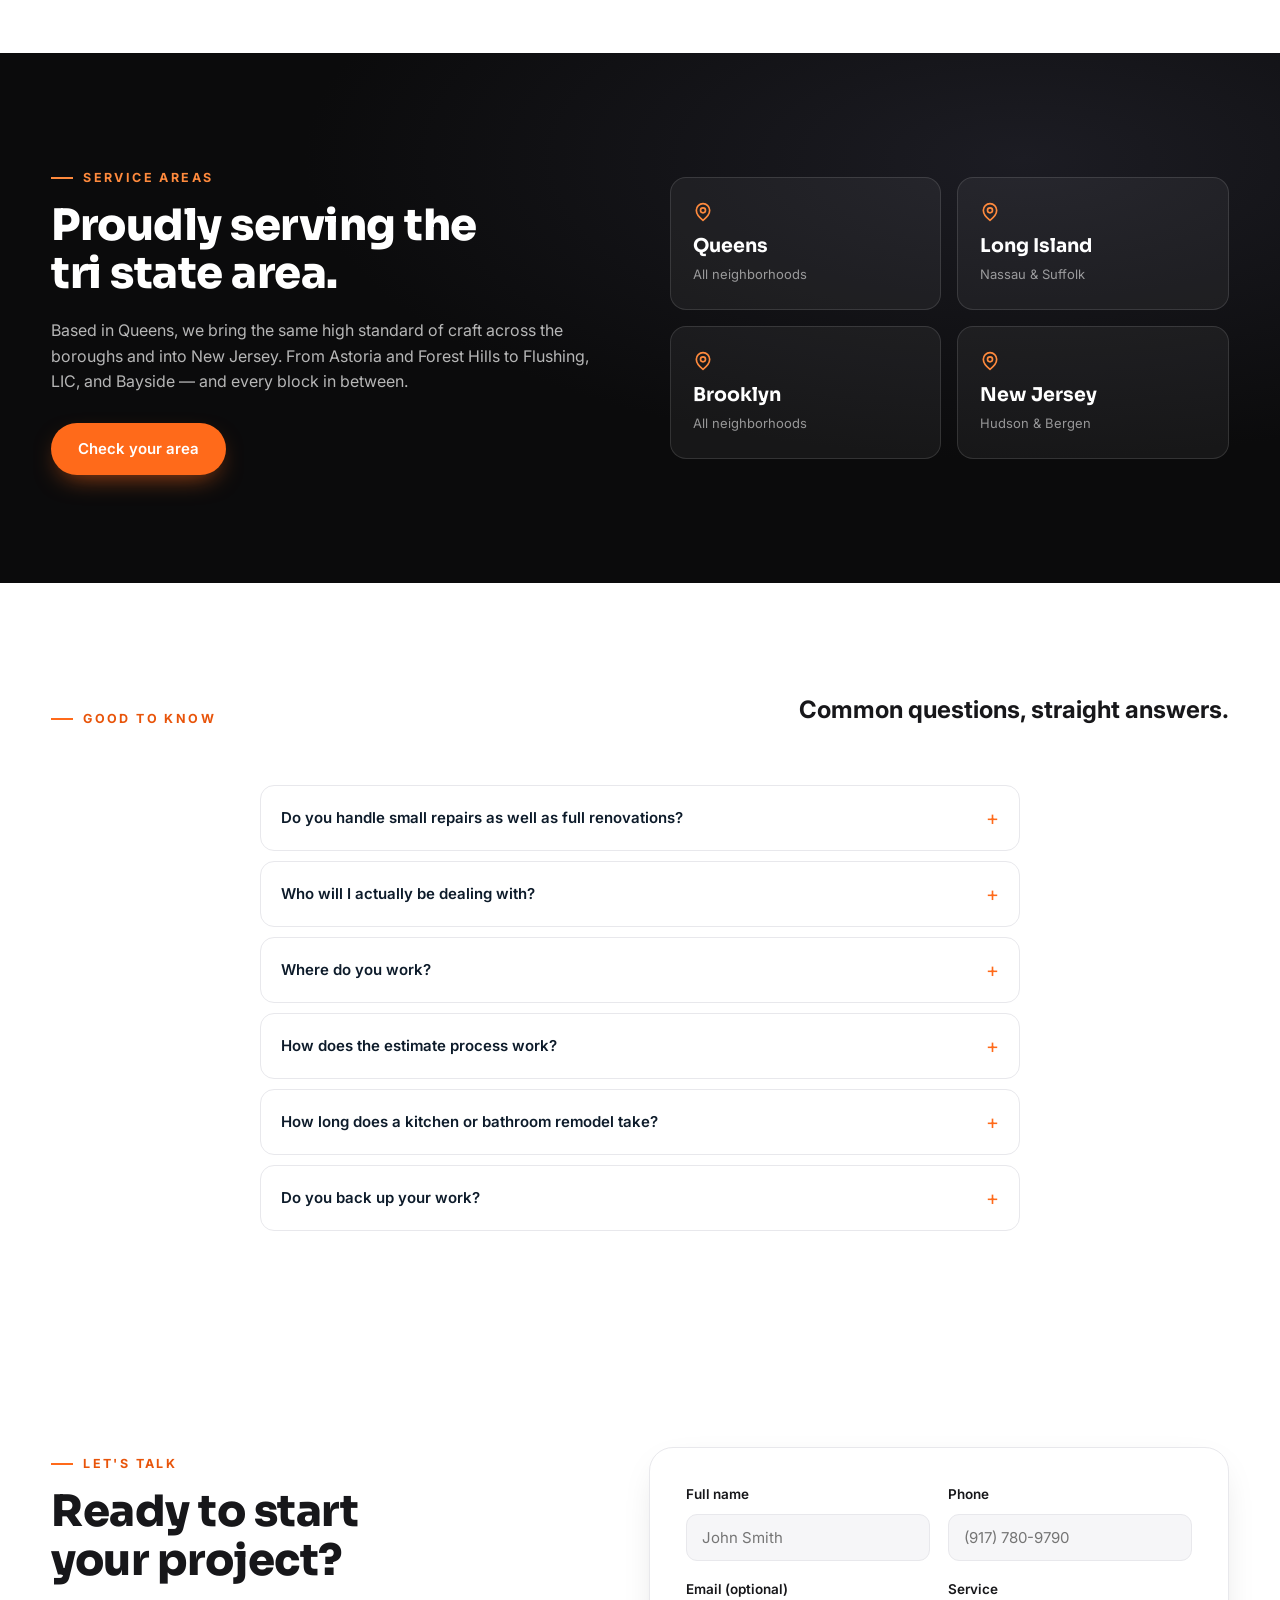
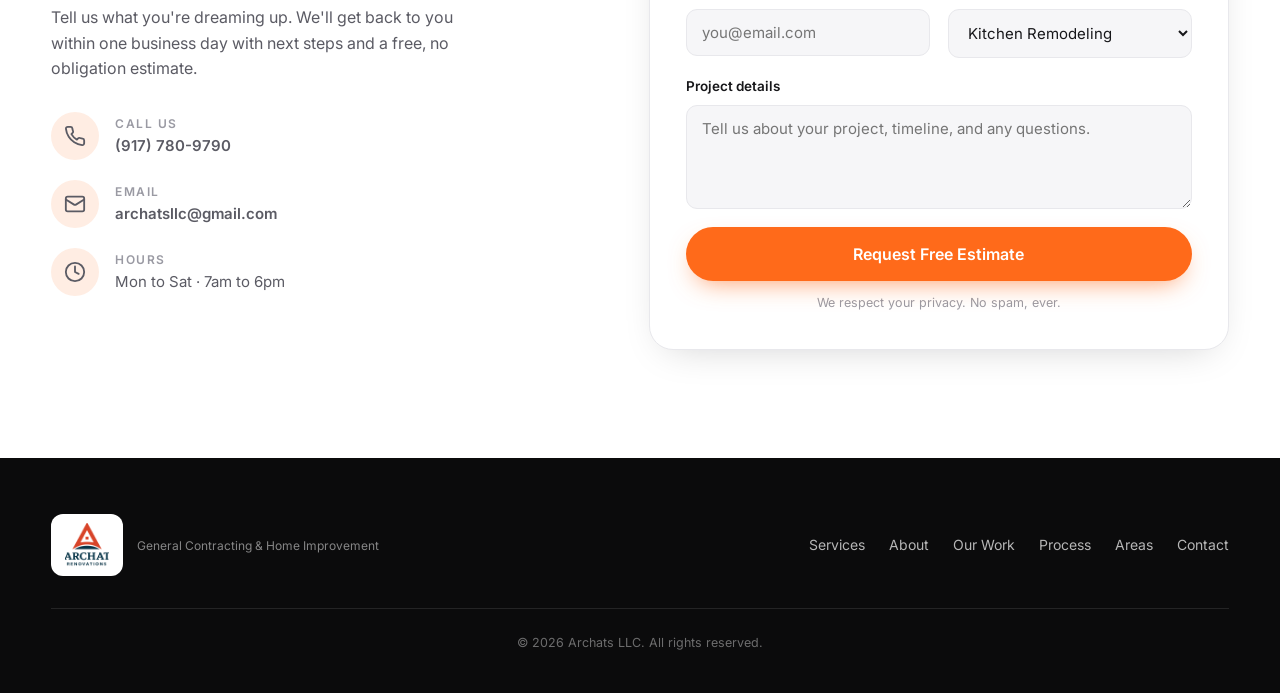
==== commit ffaccddf: "SEO: keyword H1 + tighter title/meta, remove false licensed/BBB claims, WebP images, 404 noindex" ====
--- a/index.html
+++ b/index.html
@@ -3,18 +3,18 @@
 <head>
   <meta charset="UTF-8" />
   <meta name="viewport" content="width=device-width, initial-scale=1.0" />
-  <title>Archats LLC | Home Renovation &amp; Remodeling in Queens, NY | Kitchens, Baths, Roofing</title>
-  <meta name="description" content="Family-owned general contractor in Queens, NY. Kitchen &amp; bathroom remodeling, roofing, siding, additions, repairs &amp; full home renovation. Licensed &amp; insured, BBB accredited. Serving Queens, Long Island, Brooklyn &amp; New Jersey." />
+  <title>Home Renovation &amp; Remodeling in Queens, NY | Archats LLC</title>
+  <meta name="description" content="Family-owned general contractor in Queens, NY. Kitchen and bathroom remodeling, roofing, siding, additions and full renovation. Serving Queens, Brooklyn and NJ." />
   <link rel="canonical" href="https://archatsrenovation.com/" />
   <meta property="og:type" content="website" />
   <meta property="og:site_name" content="Archats LLC" />
   <meta property="og:title" content="Archats LLC | Home Renovation &amp; Remodeling in Queens, NY" />
-  <meta property="og:description" content="Family-owned general contractor: kitchen &amp; bathroom remodeling, roofing, siding, additions &amp; full home renovation. Licensed &amp; insured. Serving Queens, LI, Brooklyn &amp; NJ." />
+  <meta property="og:description" content="Family-owned general contractor in Queens, NY: kitchen and bathroom remodeling, roofing, siding, additions and full home renovation. Serving Queens, Brooklyn, LI and NJ." />
   <meta property="og:url" content="https://archatsrenovation.com/" />
   <meta property="og:image" content="https://archatsrenovation.com/images/hero.jpg" />
   <meta name="twitter:card" content="summary_large_image" />
   <meta name="twitter:title" content="Archats LLC | Home Renovation &amp; Remodeling in Queens, NY" />
-  <meta name="twitter:description" content="Family-owned general contractor: kitchen &amp; bathroom remodeling, roofing, siding, additions &amp; full home renovation. Licensed &amp; insured." />
+  <meta name="twitter:description" content="Family-owned general contractor in Queens, NY: kitchen and bathroom remodeling, roofing, siding, additions and full home renovation." />
   <meta name="twitter:image" content="https://archatsrenovation.com/images/hero.jpg" />
   <link rel="icon" type="image/png" href="/favicon.png" />
   <link rel="apple-touch-icon" href="/apple-touch-icon.png" />
@@ -63,7 +63,7 @@
     "@type": "FAQPage",
     "mainEntity": [
       { "@type": "Question", "name": "Do you handle small repairs as well as full renovations?", "acceptedAnswer": { "@type": "Answer", "text": "Yes. We do everything from a leaky faucet or drywall patch to full kitchen remodeling, bathroom renovation, roofing, and whole-home remodeling. Whatever the size, you deal directly with the family that does the work." } },
-      { "@type": "Question", "name": "Are you licensed and insured?", "acceptedAnswer": { "@type": "Answer", "text": "Yes — Archats LLC is licensed, insured, and fully permitted for the work we take on. We're also a BBB accredited business and we've been handling home improvement projects in Queens for over 10 years." } },
+      { "@type": "Question", "name": "Who will I actually be dealing with?", "acceptedAnswer": { "@type": "Answer", "text": "Archats LLC is a family-owned contracting company that has been working on Queens homes since 2018. Every job is quoted in writing before work starts, and we walk the finished job with you before we close it out." } },
       { "@type": "Question", "name": "Where do you work?", "acceptedAnswer": { "@type": "Answer", "text": "We're based in Queens and serve all of its neighborhoods — Astoria, Forest Hills, Flushing, Long Island City, Jackson Heights, Bayside and beyond — plus Long Island, Brooklyn, and Hudson and Bergen counties in New Jersey." } },
       { "@type": "Question", "name": "How does the estimate process work?", "acceptedAnswer": { "@type": "Answer", "text": "We visit your home, listen to what you're planning, and give you a detailed, itemized estimate — free, with no obligation. No guesswork, no surprise charges later." } },
       { "@type": "Question", "name": "How long does a kitchen or bathroom remodel take?", "acceptedAnswer": { "@type": "Answer", "text": "It depends on scope, but a typical bathroom renovation runs about one to two weeks and a full kitchen remodel about three to six. We lock in a timeline before we start and keep you updated daily." } },
@@ -83,7 +83,7 @@
   <!-- Utility bar -->
   <div class="topbar">
     <div class="container topbar__inner">
-      <span class="topbar__note">Family owned · Licensed &amp; insured · Serving NY &amp; NJ</span>
+      <span class="topbar__note">Family owned · Queens, NY · Serving NY &amp; NJ</span>
       <div class="topbar__links">
         <a class="topbar__link" data-tel>
           <svg viewBox="0 0 24 24" aria-hidden="true"><path d="M6.6 10.8a15.1 15.1 0 0 0 6.6 6.6l2.2-2.2a1 1 0 0 1 1-.24 11.4 11.4 0 0 0 3.6.57 1 1 0 0 1 1 1V20a1 1 0 0 1-1 1A17 17 0 0 1 3 4a1 1 0 0 1 1-1h3.5a1 1 0 0 1 1 1 11.4 11.4 0 0 0 .57 3.6 1 1 0 0 1-.25 1Z"/></svg>
@@ -137,17 +137,17 @@
     <div class="field-hero__tint"></div>
     <div class="container hero__inner">
       <div class="hero__content">
-        <p class="kicker kicker--light">Family owned · Licensed &amp; insured · Serving NY &amp; NJ</p>
-        <h1 class="hero__title">We leave your home <span class="hero__accent">better than we found it.</span></h1>
-        <p class="hero__sub">Ten years of kitchens, baths, additions, and repairs across Queens, Long Island, Brooklyn, and New Jersey — done right, on time, on budget. You talk to the people doing the work, not a call center.</p>
+        <p class="kicker kicker--light">Family owned · Queens, NY · Serving NY &amp; NJ</p>
+        <h1 class="hero__title">Home renovation in Queens, NY — <span class="hero__accent">we leave it better than we found it.</span></h1>
+        <p class="hero__sub">Eight years of kitchens, baths, additions, and repairs across Queens, Long Island, Brooklyn, and New Jersey — done right, on time, on budget. You talk to the people doing the work, not a call center.</p>
         <div class="hero__cta">
           <a href="#contact" class="btn btn--solid btn--lg">Get a Free Estimate</a>
           <a href="#work" class="btn btn--ghost btn--lg">See Our Work</a>
         </div>
         <ul class="hero__meta">
-          <li><strong data-count="10" data-suffix="+">10+</strong><span>Years in business</span></li>
+          <li><strong data-count="8" data-suffix="+">8+</strong><span>Years in business</span></li>
           <li><strong data-count="300" data-suffix="+">300+</strong><span>Projects completed</span></li>
-          <li><strong>BBB</strong><span>Accredited business</span></li>
+          <li><strong>Free</strong><span>On-site estimates</span></li>
         </ul>
       </div>
     </div>
@@ -192,37 +192,37 @@
 
       <div class="services">
         <a href="#contact" class="service">
-          <div class="service__img"><img src="images/service-kitchen.jpg" data-edit-id="service-kitchen" alt="Kitchen remodeling" loading="lazy" /></div>
+          <div class="service__img"><img src="images/service-kitchen.webp" data-edit-id="service-kitchen" alt="Kitchen remodeling" loading="lazy" /></div>
           <div class="service__body"><h3>Kitchen Remodeling</h3><p>Custom cabinets, islands, countertops, and full gut renovations.</p><span class="service__link">Explore <i>→</i></span></div>
         </a>
         <a href="#contact" class="service service--promo">
-          <div class="service__img"><img src="images/service-bathroom.jpg" data-edit-id="service-bathroom" alt="Bathroom renovation" loading="lazy" />
+          <div class="service__img"><img src="images/service-bathroom.webp" data-edit-id="service-bathroom" alt="Bathroom renovation" loading="lazy" />
             <span class="promo-badge"><svg class="promo-badge__icon" viewBox="0 0 24 24" fill="none" stroke="currentColor" stroke-width="2" stroke-linecap="round" stroke-linejoin="round" aria-hidden="true"><rect x="3" y="8" width="18" height="4" rx="1"/><path d="M12 8v13"/><path d="M19 12v7a2 2 0 0 1-2 2H7a2 2 0 0 1-2-2v-7"/><path d="M7.5 8a2.5 2.5 0 0 1 0-5C11 3 12 8 12 8s1-5 4.5-5a2.5 2.5 0 0 1 0 5"/></svg><span class="promo-badge__text"><b>Special offer</b><em>Free electric toilet<br>with full remodel</em></span></span>
           </div>
           <div class="service__body"><h3>Bathroom Renovation</h3><p>Modern, spa quality baths, tiling, fixtures, and layout.</p><span class="service__link">Explore <i>→</i></span></div>
         </a>
         <a href="#contact" class="service">
-          <div class="service__img"><img src="images/service-roofing.jpg" data-edit-id="service-roofing" alt="Roofing" loading="lazy" /></div>
+          <div class="service__img"><img src="images/service-roofing.webp" data-edit-id="service-roofing" alt="Roofing" loading="lazy" /></div>
           <div class="service__body"><h3>Roofing</h3><p>Repairs and full replacements with quality materials.</p><span class="service__link">Explore <i>→</i></span></div>
         </a>
         <a href="#contact" class="service">
-          <div class="service__img"><img src="images/service-siding.jpg" data-edit-id="service-siding" alt="Siding and exterior" loading="lazy" /></div>
+          <div class="service__img"><img src="images/service-siding.webp" data-edit-id="service-siding" alt="Siding and exterior" loading="lazy" /></div>
           <div class="service__body"><h3>Siding &amp; Exterior</h3><p>Durable siding, trim, and curb appeal upgrades.</p><span class="service__link">Explore <i>→</i></span></div>
         </a>
         <a href="#contact" class="service">
-          <div class="service__img"><img src="images/service-additions.jpg" data-edit-id="service-additions" alt="Additions" loading="lazy" /></div>
+          <div class="service__img"><img src="images/service-additions.webp" data-edit-id="service-additions" alt="Additions" loading="lazy" /></div>
           <div class="service__body"><h3>Additions</h3><p>Expand your footprint with seamless new space.</p><span class="service__link">Explore <i>→</i></span></div>
         </a>
         <a href="#contact" class="service">
-          <div class="service__img"><img src="images/service-basement.jpg" data-edit-id="service-basement" alt="Basement finishing" loading="lazy" /></div>
+          <div class="service__img"><img src="images/service-basement.webp" data-edit-id="service-basement" alt="Basement finishing" loading="lazy" /></div>
           <div class="service__body"><h3>Basements</h3><p>Finished basements, waterproofing, and full build outs.</p><span class="service__link">Explore <i>→</i></span></div>
         </a>
         <a href="#contact" class="service">
-          <div class="service__img"><img src="images/service-painting.jpg" data-edit-id="service-painting" alt="Interior painting" loading="lazy" /></div>
+          <div class="service__img"><img src="images/service-painting.webp" data-edit-id="service-painting" alt="Interior painting" loading="lazy" /></div>
           <div class="service__body"><h3>Painting</h3><p>Interior and exterior painting with crisp, clean lines.</p><span class="service__link">Explore <i>→</i></span></div>
         </a>
         <a href="#contact" class="service">
-          <div class="service__img"><img src="images/service-flooring.jpg" data-edit-id="service-flooring" alt="Flooring" loading="lazy" /></div>
+          <div class="service__img"><img src="images/service-flooring.webp" data-edit-id="service-flooring" alt="Flooring" loading="lazy" /></div>
           <div class="service__body"><h3>Flooring</h3><p>Hardwood, tile, and vinyl, installed to spec.</p><span class="service__link">Explore <i>→</i></span></div>
         </a>
       </div>
@@ -235,13 +235,13 @@
       <div class="about">
         <div class="about__media">
           <div class="about__img about__img--main">
-           <img src="images/about-crew.jpg" data-edit-id="about-crew" alt="Archats LLC crew on site" loading="lazy" />
+           <img src="images/about-crew.webp" data-edit-id="about-crew" alt="Archats LLC crew on site" loading="lazy" />
           </div>
           <div class="about__img about__img--float">
-           <img src="images/about-craft.jpg" data-edit-id="about-craft" alt="Planning on site" loading="lazy" />
+           <img src="images/about-craft.webp" data-edit-id="about-craft" alt="Planning on site" loading="lazy" />
           </div>
           <div class="about__badge">
-            <span class="about__badge-num">10</span>
+            <span class="about__badge-num">8</span>
             <span class="about__badge-txt">years of<br />craftsmanship</span>
           </div>
         </div>
@@ -250,8 +250,8 @@
           <h2 class="section__title section__title--light">A family business built<br />on doing it right.</h2>
           <p class="about__text">Archats LLC is the contractor Queens, Long Island, Brooklyn, and Jersey homeowners call when they want it done properly the first time. Family owned and hands on — you deal directly with the people doing the work, not a call center.</p>
           <ul class="about__list">
-            <li><span class="check">✓</span> Licensed, insured &amp; fully permitted</li>
-            <li><span class="check">✓</span> BBB accredited business</li>
+            <li><span class="check">✓</span> Family owned — the owners are on site</li>
+            <li><span class="check">✓</span> Workmanship backed after we leave</li>
             <li><span class="check">✓</span> Transparent, itemized pricing</li>
             <li><span class="check">✓</span> Dedicated project manager on every job</li>
             <li><span class="check">✓</span> On time completion, clean job sites</li>
@@ -301,7 +301,7 @@
   <!-- From the field — cinematic background reel -->
   <section class="hero hero--mid hero--photo-band" id="video">
     <div class="hero__bg" aria-hidden="true">
-     <img src="images/hero.jpg" data-edit-id="hero" alt="Kitchen renovation in progress" loading="lazy" decoding="async" />
+     <img src="images/hero.webp" data-edit-id="hero" alt="Kitchen renovation in progress" loading="lazy" decoding="async" />
       <div class="hero__shade"></div>
     </div>
   </section>
@@ -405,8 +405,8 @@
           <p>Yes. We do everything from a leaky faucet or drywall patch to full kitchen remodeling, bathroom renovation, roofing, and whole-home remodeling. Whatever the size, you deal directly with the family that does the work.</p>
         </details>
         <details class="faq__item">
-          <summary>Are you licensed and insured?</summary>
-          <p>Yes — Archats LLC is licensed, insured, and fully permitted for the work we take on. We're also a BBB accredited business and we've been handling home improvement projects in Queens for over 10 years.</p>
+          <summary>Who will I actually be dealing with?</summary>
+          <p>Archats LLC is a family-owned contracting company that has been working on Queens homes since 2018. Every job is quoted in writing before work starts, and we walk the finished job with you before we close it out.</p>
         </details>
         <details class="faq__item">
           <summary>Where do you work?</summary>
@@ -485,7 +485,6 @@
       <div class="footer__brand">
         <span class="footer__logo-chip"><img src="images/logo.png" alt="Archat Renovations" class="brand__logo" /></span>
         <span class="footer__tag">General Contracting &amp; Home Improvement</span>
-        <span class="footer__bbb" title="Accredited by the Better Business Bureau">BBB Accredited</span>
       </div>
       <div class="footer__links">
         <a href="#services">Services</a>
@@ -495,7 +494,7 @@
         <a href="#areas">Areas</a>
         <a href="#contact">Contact</a>
       </div>
-      <p class="footer__copy">© 2026 Archats LLC. All rights reserved. · Licensed &amp; Insured</p>
+      <p class="footer__copy">© 2026 Archats LLC. All rights reserved.</p>
     </div>
   </footer>
 
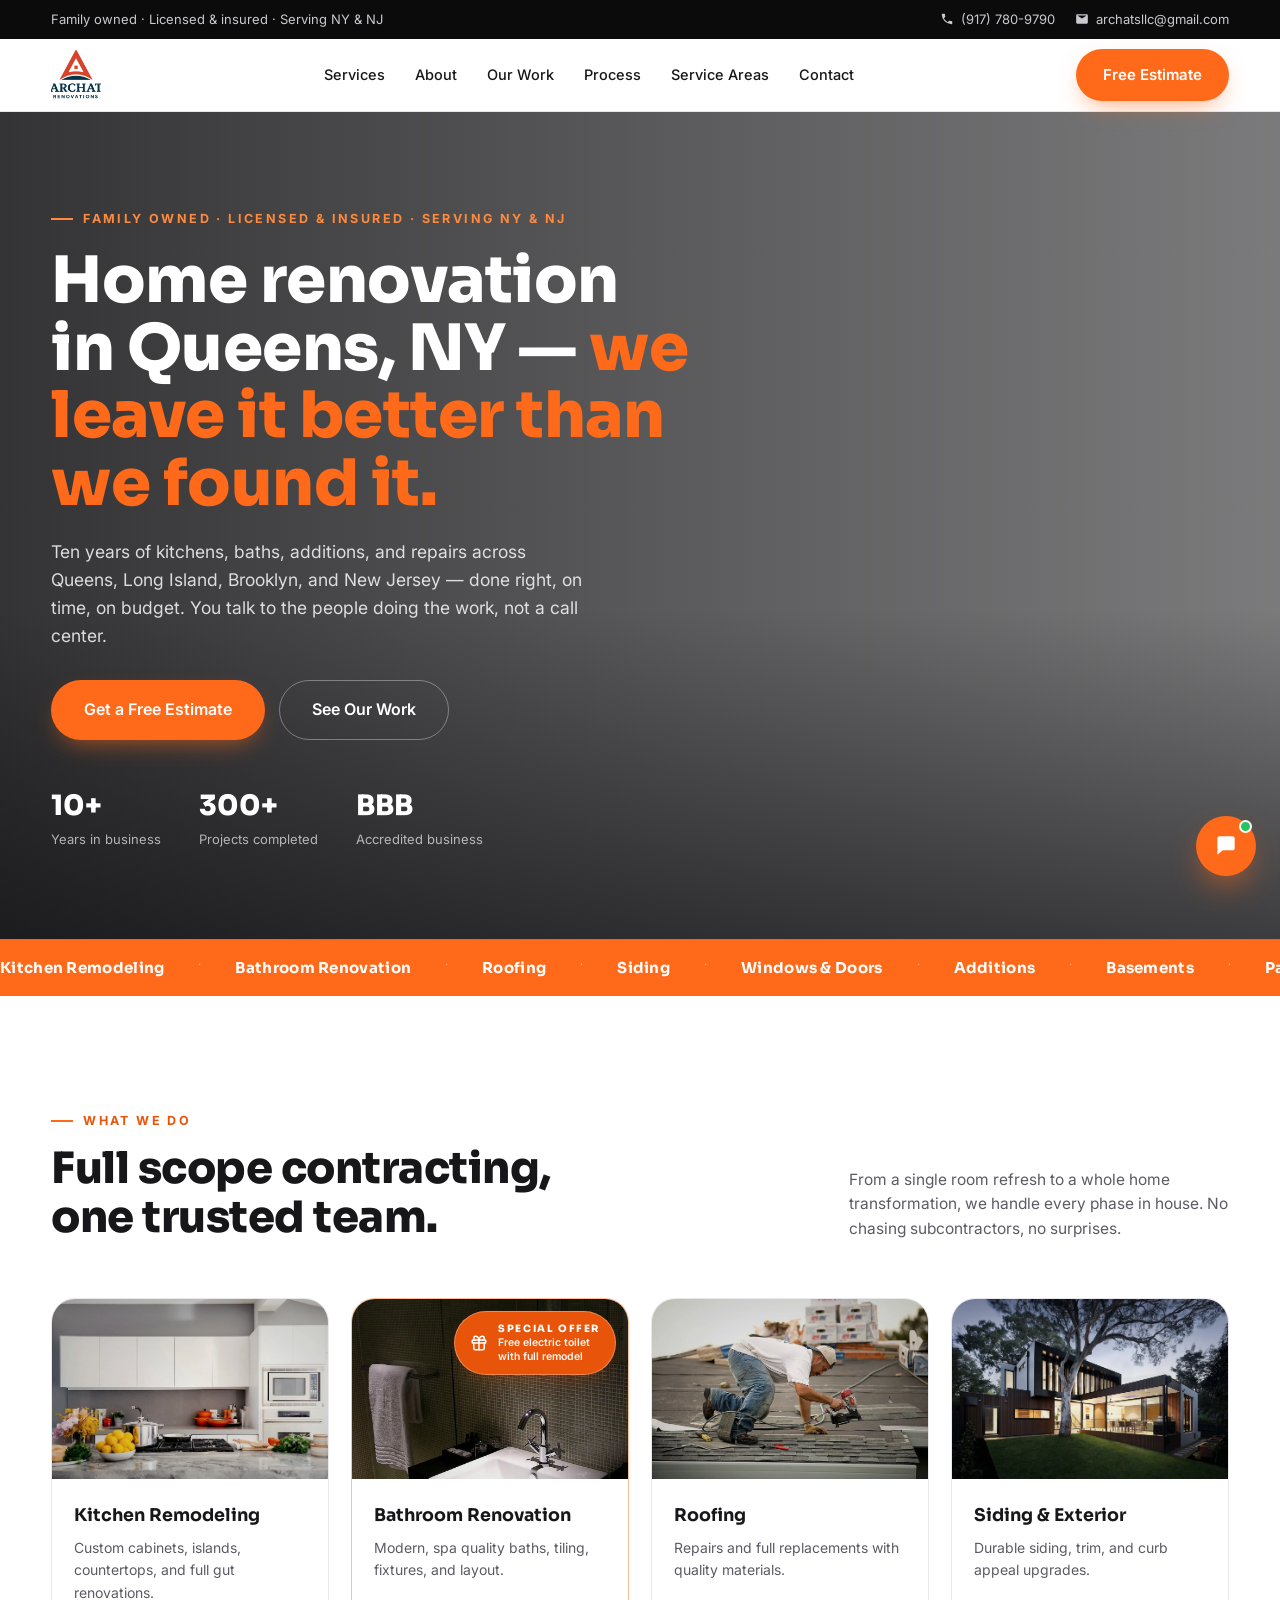
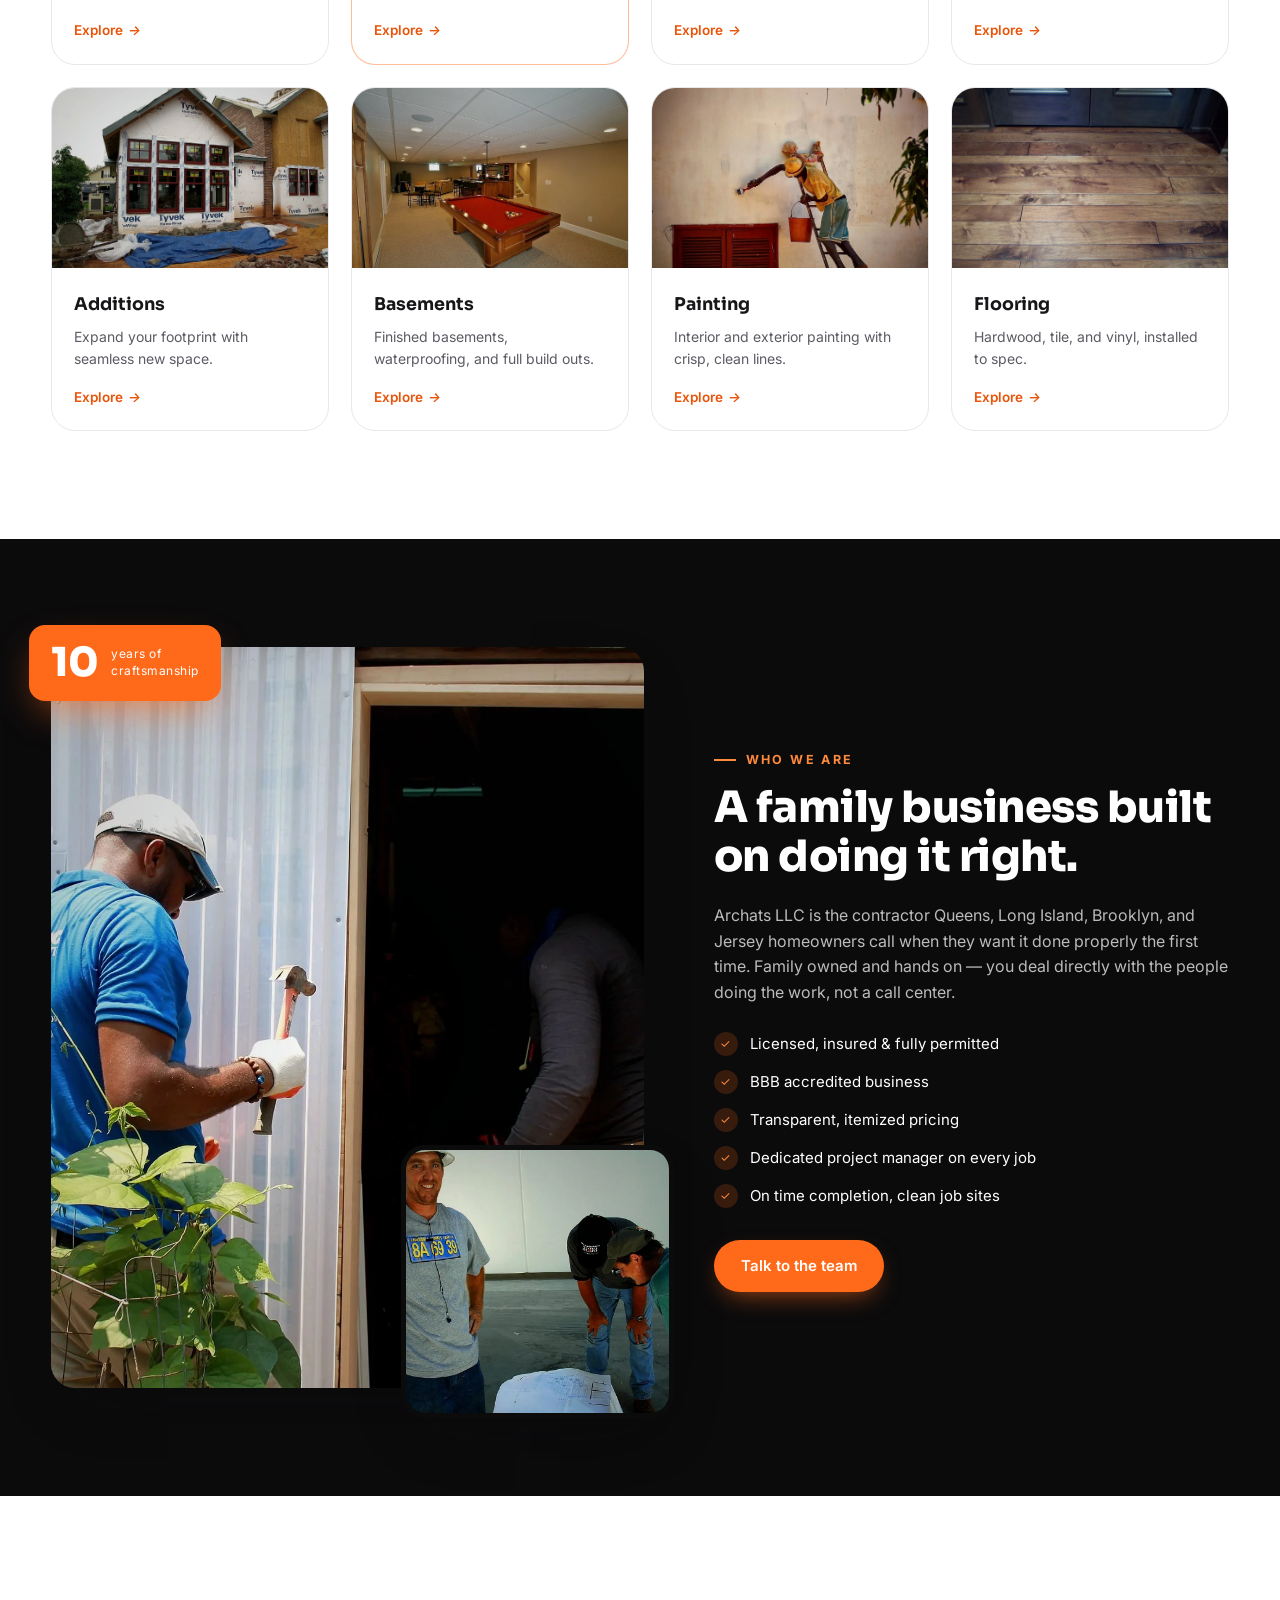
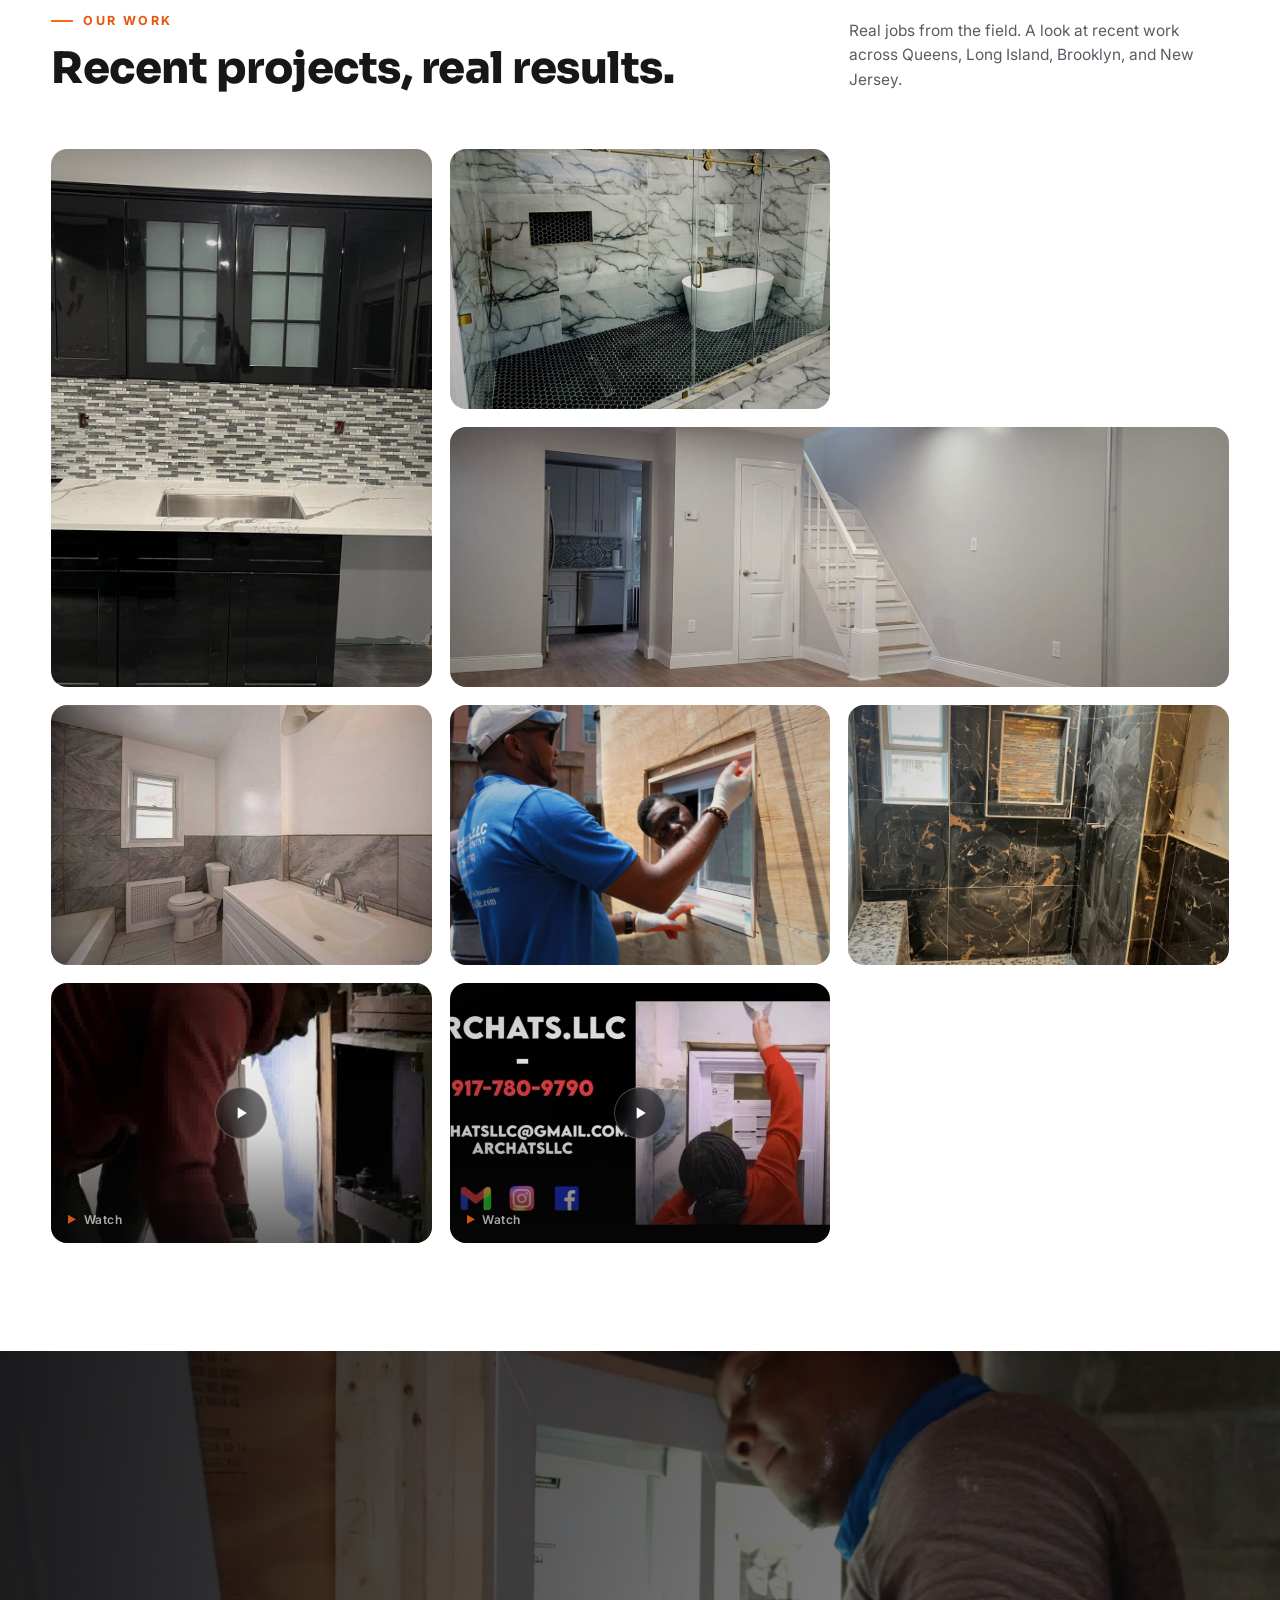
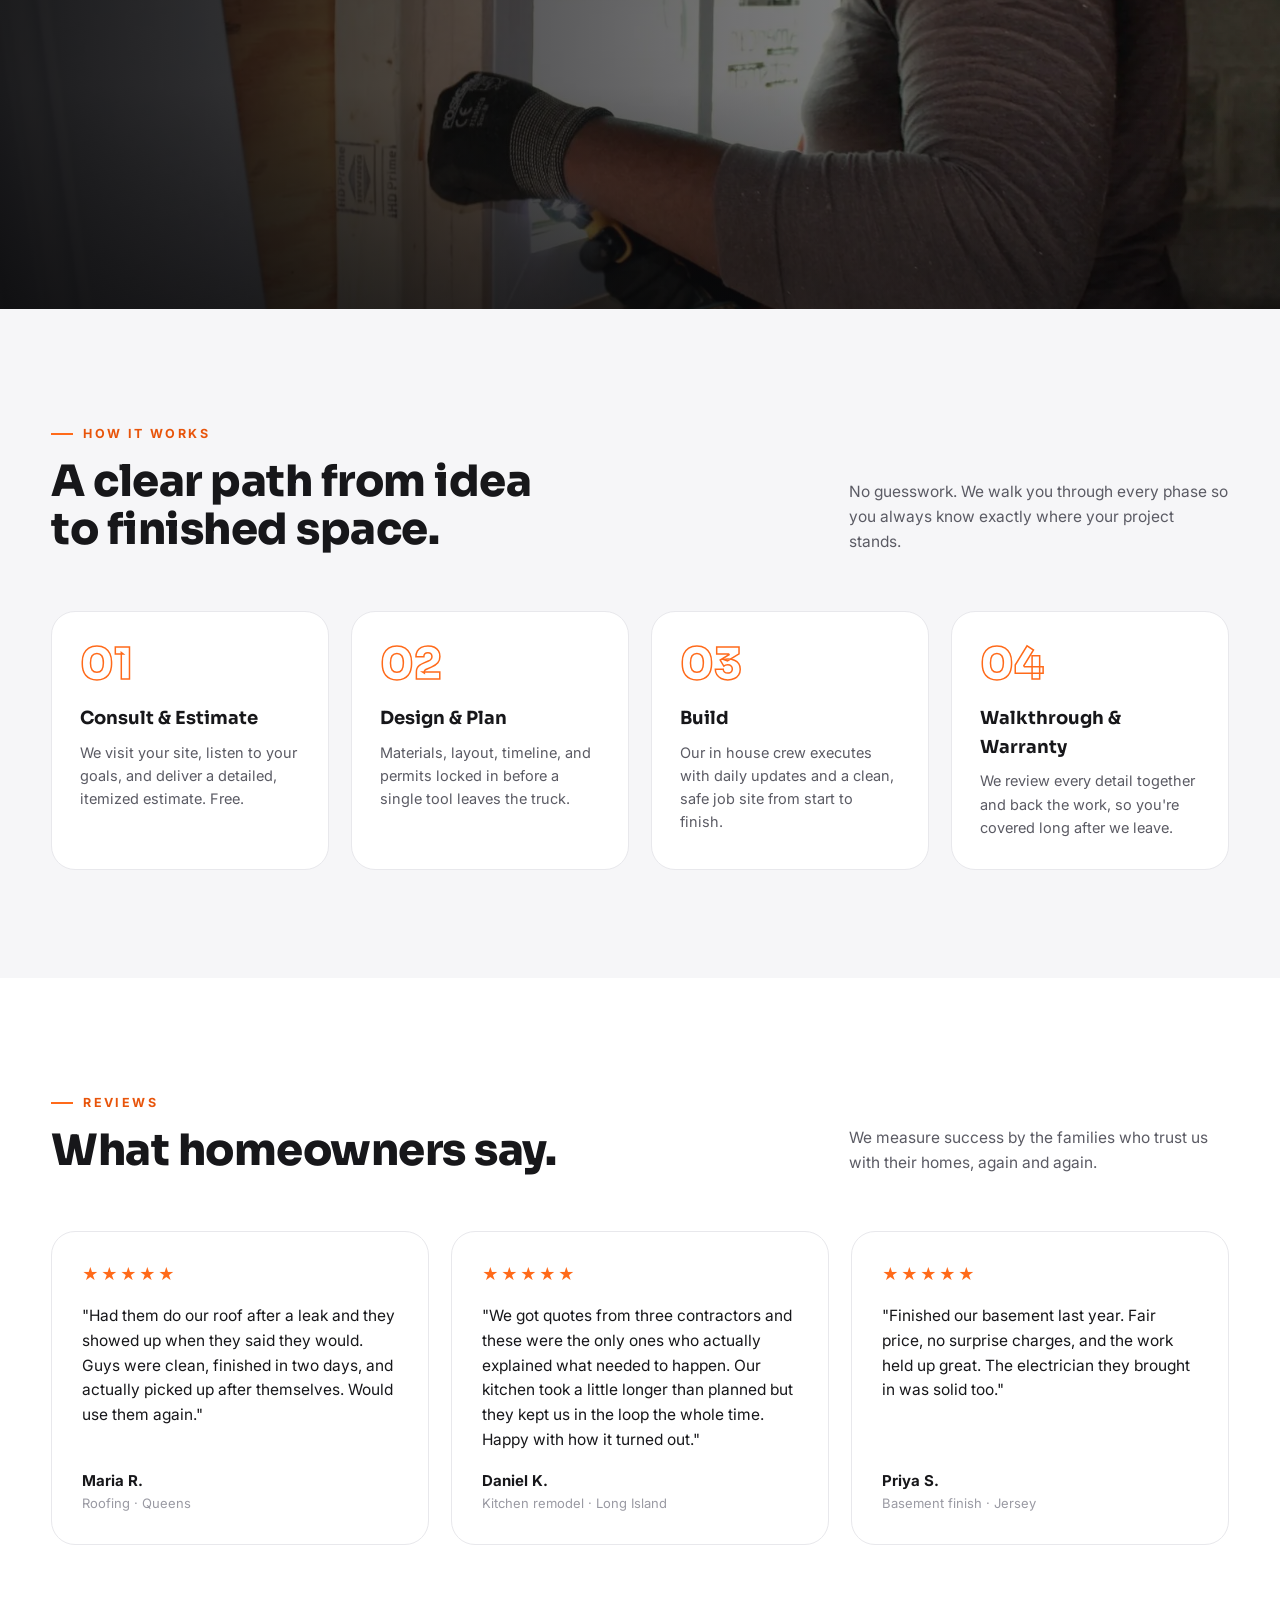
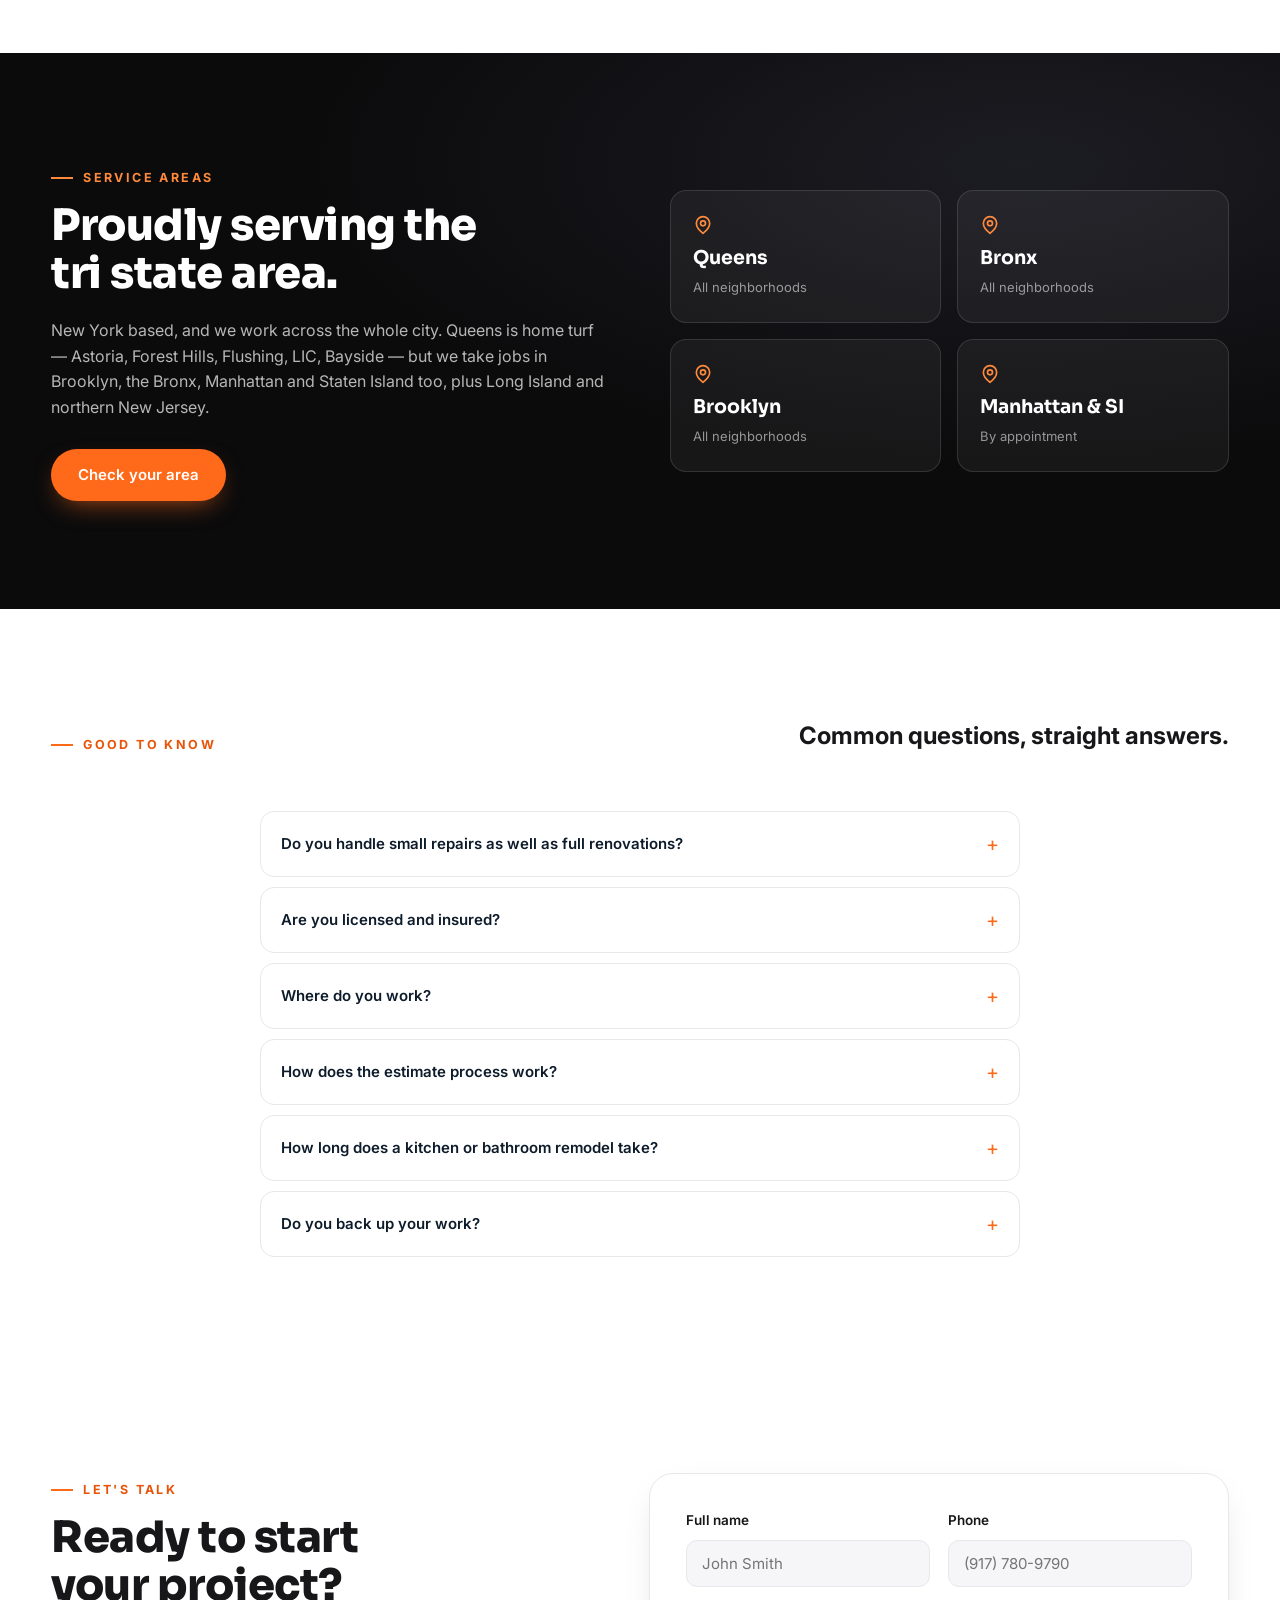
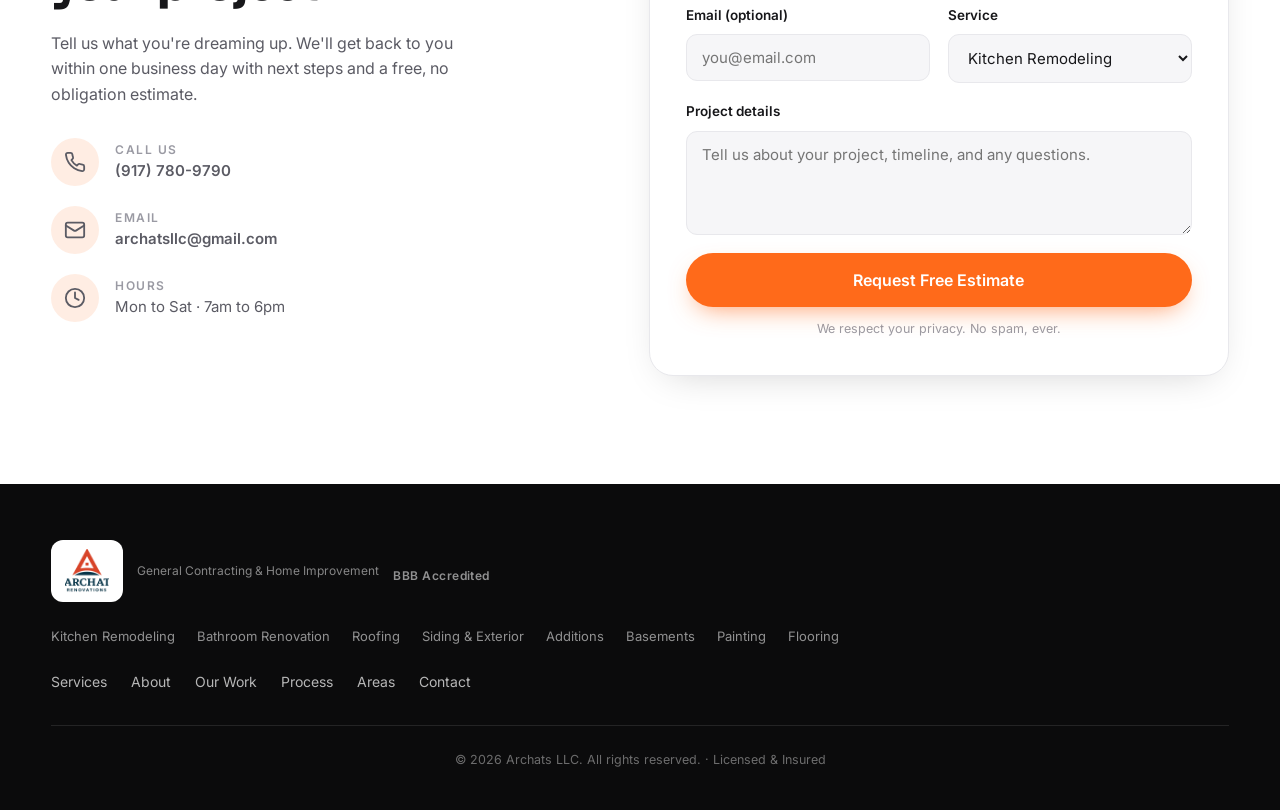
==== commit 51fd7212: "SEO: 8 service pages + internal linking, sitemap, New York based (no address), restore licensed/BBB " ====
--- a/index.html
+++ b/index.html
@@ -32,7 +32,6 @@
     "areaServed": ["Queens", "Astoria", "Forest Hills", "Flushing", "Long Island City", "Jackson Heights", "Bayside", "Long Island", "Brooklyn", "New Jersey", "Hudson County", "Bergen County"],
     "address": {
       "@type": "PostalAddress",
-      "addressLocality": "Queens",
       "addressRegion": "NY",
       "addressCountry": "US"
     },
@@ -56,14 +55,14 @@
   <link rel="preconnect" href="https://fonts.googleapis.com" />
   <link rel="preconnect" href="https://fonts.gstatic.com" crossorigin />
   <link href="https://fonts.googleapis.com/css2?family=Inter:wght@400;500;600&family=Sora:wght@600;700;800&display=swap" rel="stylesheet" />
-  <link rel="stylesheet" href="css/styles.css?v=3" />
+  <link rel="stylesheet" href="css/styles.css?v=4" />
   <script type="application/ld+json">
   {
     "@context": "https://schema.org",
     "@type": "FAQPage",
     "mainEntity": [
       { "@type": "Question", "name": "Do you handle small repairs as well as full renovations?", "acceptedAnswer": { "@type": "Answer", "text": "Yes. We do everything from a leaky faucet or drywall patch to full kitchen remodeling, bathroom renovation, roofing, and whole-home remodeling. Whatever the size, you deal directly with the family that does the work." } },
-      { "@type": "Question", "name": "Who will I actually be dealing with?", "acceptedAnswer": { "@type": "Answer", "text": "Archats LLC is a family-owned contracting company that has been working on Queens homes since 2018. Every job is quoted in writing before work starts, and we walk the finished job with you before we close it out." } },
+      { "@type": "Question", "name": "Are you licensed and insured?", "acceptedAnswer": { "@type": "Answer", "text": "Yes — Archats LLC is licensed, insured, and fully permitted for the work we take on. We're also a BBB accredited business and we've been handling home improvement projects in Queens for over 10 years." } },
       { "@type": "Question", "name": "Where do you work?", "acceptedAnswer": { "@type": "Answer", "text": "We're based in Queens and serve all of its neighborhoods — Astoria, Forest Hills, Flushing, Long Island City, Jackson Heights, Bayside and beyond — plus Long Island, Brooklyn, and Hudson and Bergen counties in New Jersey." } },
       { "@type": "Question", "name": "How does the estimate process work?", "acceptedAnswer": { "@type": "Answer", "text": "We visit your home, listen to what you're planning, and give you a detailed, itemized estimate — free, with no obligation. No guesswork, no surprise charges later." } },
       { "@type": "Question", "name": "How long does a kitchen or bathroom remodel take?", "acceptedAnswer": { "@type": "Answer", "text": "It depends on scope, but a typical bathroom renovation runs about one to two weeks and a full kitchen remodel about three to six. We lock in a timeline before we start and keep you updated daily." } },
@@ -83,7 +82,7 @@
   <!-- Utility bar -->
   <div class="topbar">
     <div class="container topbar__inner">
-      <span class="topbar__note">Family owned · Queens, NY · Serving NY &amp; NJ</span>
+      <span class="topbar__note">Family owned · Licensed &amp; insured · Serving NY &amp; NJ</span>
       <div class="topbar__links">
         <a class="topbar__link" data-tel>
           <svg viewBox="0 0 24 24" aria-hidden="true"><path d="M6.6 10.8a15.1 15.1 0 0 0 6.6 6.6l2.2-2.2a1 1 0 0 1 1-.24 11.4 11.4 0 0 0 3.6.57 1 1 0 0 1 1 1V20a1 1 0 0 1-1 1A17 17 0 0 1 3 4a1 1 0 0 1 1-1h3.5a1 1 0 0 1 1 1 11.4 11.4 0 0 0 .57 3.6 1 1 0 0 1-.25 1Z"/></svg>
@@ -137,17 +136,17 @@
     <div class="field-hero__tint"></div>
     <div class="container hero__inner">
       <div class="hero__content">
-        <p class="kicker kicker--light">Family owned · Queens, NY · Serving NY &amp; NJ</p>
+        <p class="kicker kicker--light">Family owned · Licensed &amp; insured · Serving NY &amp; NJ</p>
         <h1 class="hero__title">Home renovation in Queens, NY — <span class="hero__accent">we leave it better than we found it.</span></h1>
-        <p class="hero__sub">Eight years of kitchens, baths, additions, and repairs across Queens, Long Island, Brooklyn, and New Jersey — done right, on time, on budget. You talk to the people doing the work, not a call center.</p>
+        <p class="hero__sub">Ten years of kitchens, baths, additions, and repairs across Queens, Long Island, Brooklyn, and New Jersey — done right, on time, on budget. You talk to the people doing the work, not a call center.</p>
         <div class="hero__cta">
           <a href="#contact" class="btn btn--solid btn--lg">Get a Free Estimate</a>
           <a href="#work" class="btn btn--ghost btn--lg">See Our Work</a>
         </div>
         <ul class="hero__meta">
-          <li><strong data-count="8" data-suffix="+">8+</strong><span>Years in business</span></li>
+          <li><strong data-count="10" data-suffix="+">10+</strong><span>Years in business</span></li>
           <li><strong data-count="300" data-suffix="+">300+</strong><span>Projects completed</span></li>
-          <li><strong>Free</strong><span>On-site estimates</span></li>
+          <li><strong>BBB</strong><span>Accredited business</span></li>
         </ul>
       </div>
     </div>
@@ -191,37 +190,37 @@
       </div>
 
       <div class="services">
-        <a href="#contact" class="service">
+        <a href="/kitchen-remodeling/" class="service">
           <div class="service__img"><img src="images/service-kitchen.webp" data-edit-id="service-kitchen" alt="Kitchen remodeling" loading="lazy" /></div>
           <div class="service__body"><h3>Kitchen Remodeling</h3><p>Custom cabinets, islands, countertops, and full gut renovations.</p><span class="service__link">Explore <i>→</i></span></div>
         </a>
-        <a href="#contact" class="service service--promo">
+        <a href="/bathroom-renovation/" class="service service--promo">
           <div class="service__img"><img src="images/service-bathroom.webp" data-edit-id="service-bathroom" alt="Bathroom renovation" loading="lazy" />
             <span class="promo-badge"><svg class="promo-badge__icon" viewBox="0 0 24 24" fill="none" stroke="currentColor" stroke-width="2" stroke-linecap="round" stroke-linejoin="round" aria-hidden="true"><rect x="3" y="8" width="18" height="4" rx="1"/><path d="M12 8v13"/><path d="M19 12v7a2 2 0 0 1-2 2H7a2 2 0 0 1-2-2v-7"/><path d="M7.5 8a2.5 2.5 0 0 1 0-5C11 3 12 8 12 8s1-5 4.5-5a2.5 2.5 0 0 1 0 5"/></svg><span class="promo-badge__text"><b>Special offer</b><em>Free electric toilet<br>with full remodel</em></span></span>
           </div>
           <div class="service__body"><h3>Bathroom Renovation</h3><p>Modern, spa quality baths, tiling, fixtures, and layout.</p><span class="service__link">Explore <i>→</i></span></div>
         </a>
-        <a href="#contact" class="service">
+        <a href="/roofing/" class="service">
           <div class="service__img"><img src="images/service-roofing.webp" data-edit-id="service-roofing" alt="Roofing" loading="lazy" /></div>
           <div class="service__body"><h3>Roofing</h3><p>Repairs and full replacements with quality materials.</p><span class="service__link">Explore <i>→</i></span></div>
         </a>
-        <a href="#contact" class="service">
+        <a href="/siding-exterior/" class="service">
           <div class="service__img"><img src="images/service-siding.webp" data-edit-id="service-siding" alt="Siding and exterior" loading="lazy" /></div>
           <div class="service__body"><h3>Siding &amp; Exterior</h3><p>Durable siding, trim, and curb appeal upgrades.</p><span class="service__link">Explore <i>→</i></span></div>
         </a>
-        <a href="#contact" class="service">
+        <a href="/home-additions/" class="service">
           <div class="service__img"><img src="images/service-additions.webp" data-edit-id="service-additions" alt="Additions" loading="lazy" /></div>
           <div class="service__body"><h3>Additions</h3><p>Expand your footprint with seamless new space.</p><span class="service__link">Explore <i>→</i></span></div>
         </a>
-        <a href="#contact" class="service">
+        <a href="/basement-finishing/" class="service">
           <div class="service__img"><img src="images/service-basement.webp" data-edit-id="service-basement" alt="Basement finishing" loading="lazy" /></div>
           <div class="service__body"><h3>Basements</h3><p>Finished basements, waterproofing, and full build outs.</p><span class="service__link">Explore <i>→</i></span></div>
         </a>
-        <a href="#contact" class="service">
+        <a href="/painting/" class="service">
           <div class="service__img"><img src="images/service-painting.webp" data-edit-id="service-painting" alt="Interior painting" loading="lazy" /></div>
           <div class="service__body"><h3>Painting</h3><p>Interior and exterior painting with crisp, clean lines.</p><span class="service__link">Explore <i>→</i></span></div>
         </a>
-        <a href="#contact" class="service">
+        <a href="/flooring/" class="service">
           <div class="service__img"><img src="images/service-flooring.webp" data-edit-id="service-flooring" alt="Flooring" loading="lazy" /></div>
           <div class="service__body"><h3>Flooring</h3><p>Hardwood, tile, and vinyl, installed to spec.</p><span class="service__link">Explore <i>→</i></span></div>
         </a>
@@ -241,7 +240,7 @@
            <img src="images/about-craft.webp" data-edit-id="about-craft" alt="Planning on site" loading="lazy" />
           </div>
           <div class="about__badge">
-            <span class="about__badge-num">8</span>
+            <span class="about__badge-num">10</span>
             <span class="about__badge-txt">years of<br />craftsmanship</span>
           </div>
         </div>
@@ -250,8 +249,8 @@
           <h2 class="section__title section__title--light">A family business built<br />on doing it right.</h2>
           <p class="about__text">Archats LLC is the contractor Queens, Long Island, Brooklyn, and Jersey homeowners call when they want it done properly the first time. Family owned and hands on — you deal directly with the people doing the work, not a call center.</p>
           <ul class="about__list">
-            <li><span class="check">✓</span> Family owned — the owners are on site</li>
-            <li><span class="check">✓</span> Workmanship backed after we leave</li>
+            <li><span class="check">✓</span> Licensed, insured &amp; fully permitted</li>
+            <li><span class="check">✓</span> BBB accredited business</li>
             <li><span class="check">✓</span> Transparent, itemized pricing</li>
             <li><span class="check">✓</span> Dedicated project manager on every job</li>
             <li><span class="check">✓</span> On time completion, clean job sites</li>
@@ -379,14 +378,14 @@
         <div class="areas__content">
           <p class="kicker kicker--light">Service areas</p>
           <h2 class="section__title section__title--light">Proudly serving the<br />tri state area.</h2>
-          <p class="areas__text">Based in Queens, we bring the same high standard of craft across the boroughs and into New Jersey. From Astoria and Forest Hills to Flushing, LIC, and Bayside — and every block in between.</p>
+          <p class="areas__text">New York based, and we work across the whole city. Queens is home turf — Astoria, Forest Hills, Flushing, LIC, Bayside — but we take jobs in Brooklyn, the Bronx, Manhattan and Staten Island too, plus Long Island and northern New Jersey.</p>
           <a href="#contact" class="btn btn--solid">Check your area</a>
         </div>
         <ul class="areas__grid">
           <li><span class="areas__pin"><svg viewBox="0 0 24 24" fill="none" stroke="currentColor" stroke-width="2" stroke-linecap="round" stroke-linejoin="round"><path d="M20 10c0 6-8 12-8 12s-8-6-8-12a8 8 0 0 1 16 0z"/><circle cx="12" cy="10" r="3"/></svg></span><strong>Queens</strong><span>All neighborhoods</span></li>
-          <li><span class="areas__pin"><svg viewBox="0 0 24 24" fill="none" stroke="currentColor" stroke-width="2" stroke-linecap="round" stroke-linejoin="round"><path d="M20 10c0 6-8 12-8 12s-8-6-8-12a8 8 0 0 1 16 0z"/><circle cx="12" cy="10" r="3"/></svg></span><strong>Long Island</strong><span>Nassau &amp; Suffolk</span></li>
+          <li><span class="areas__pin"><svg viewBox="0 0 24 24" fill="none" stroke="currentColor" stroke-width="2" stroke-linecap="round" stroke-linejoin="round"><path d="M20 10c0 6-8 12-8 12s-8-6-8-12a8 8 0 0 1 16 0z"/><circle cx="12" cy="10" r="3"/></svg></span><strong>Bronx</strong><span>All neighborhoods</span></li>
           <li><span class="areas__pin"><svg viewBox="0 0 24 24" fill="none" stroke="currentColor" stroke-width="2" stroke-linecap="round" stroke-linejoin="round"><path d="M20 10c0 6-8 12-8 12s-8-6-8-12a8 8 0 0 1 16 0z"/><circle cx="12" cy="10" r="3"/></svg></span><strong>Brooklyn</strong><span>All neighborhoods</span></li>
-          <li><span class="areas__pin"><svg viewBox="0 0 24 24" fill="none" stroke="currentColor" stroke-width="2" stroke-linecap="round" stroke-linejoin="round"><path d="M20 10c0 6-8 12-8 12s-8-6-8-12a8 8 0 0 1 16 0z"/><circle cx="12" cy="10" r="3"/></svg></span><strong>New Jersey</strong><span>Hudson &amp; Bergen</span></li>
+          <li><span class="areas__pin"><svg viewBox="0 0 24 24" fill="none" stroke="currentColor" stroke-width="2" stroke-linecap="round" stroke-linejoin="round"><path d="M20 10c0 6-8 12-8 12s-8-6-8-12a8 8 0 0 1 16 0z"/><circle cx="12" cy="10" r="3"/></svg></span><strong>Manhattan &amp; SI</strong><span>By appointment</span></li>
         </ul>
       </div>
     </div>
@@ -405,8 +404,8 @@
           <p>Yes. We do everything from a leaky faucet or drywall patch to full kitchen remodeling, bathroom renovation, roofing, and whole-home remodeling. Whatever the size, you deal directly with the family that does the work.</p>
         </details>
         <details class="faq__item">
-          <summary>Who will I actually be dealing with?</summary>
-          <p>Archats LLC is a family-owned contracting company that has been working on Queens homes since 2018. Every job is quoted in writing before work starts, and we walk the finished job with you before we close it out.</p>
+          <summary>Are you licensed and insured?</summary>
+          <p>Yes — Archats LLC is licensed, insured, and fully permitted for the work we take on. We're also a BBB accredited business and we've been handling home improvement projects in Queens for over 10 years.</p>
         </details>
         <details class="faq__item">
           <summary>Where do you work?</summary>
@@ -485,6 +484,17 @@
       <div class="footer__brand">
         <span class="footer__logo-chip"><img src="images/logo.png" alt="Archat Renovations" class="brand__logo" /></span>
         <span class="footer__tag">General Contracting &amp; Home Improvement</span>
+        <span class="footer__bbb" title="Accredited by the Better Business Bureau">BBB Accredited</span>
+      </div>
+      <div class="footer__links footer__links--svc">
+        <a href="/kitchen-remodeling/">Kitchen Remodeling</a>
+        <a href="/bathroom-renovation/">Bathroom Renovation</a>
+        <a href="/roofing/">Roofing</a>
+        <a href="/siding-exterior/">Siding &amp; Exterior</a>
+        <a href="/home-additions/">Additions</a>
+        <a href="/basement-finishing/">Basements</a>
+        <a href="/painting/">Painting</a>
+        <a href="/flooring/">Flooring</a>
       </div>
       <div class="footer__links">
         <a href="#services">Services</a>
@@ -494,7 +504,7 @@
         <a href="#areas">Areas</a>
         <a href="#contact">Contact</a>
       </div>
-      <p class="footer__copy">© 2026 Archats LLC. All rights reserved.</p>
+      <p class="footer__copy">© 2026 Archats LLC. All rights reserved. · Licensed &amp; Insured</p>
     </div>
   </footer>
 
--- a/css/styles.css
+++ b/css/styles.css
@@ -866,3 +866,8 @@
   }
   .faq__item[open] summary::after { transform: rotate(45deg); }
   .faq__item p { margin: 0; padding: 0 20px 18px; font-size: 14.5px; line-height: 1.65; color: #4b5563; }
+
+/* footer service column (used on the homepage too) */
+.footer__links--svc { flex-wrap: wrap; gap: 12px 22px; max-width: 100%; }
+.footer__links--svc a { font-size: 13px; color: rgba(255,255,255,.55); }
+.footer__links--svc a:hover { color: var(--orange-2); }
